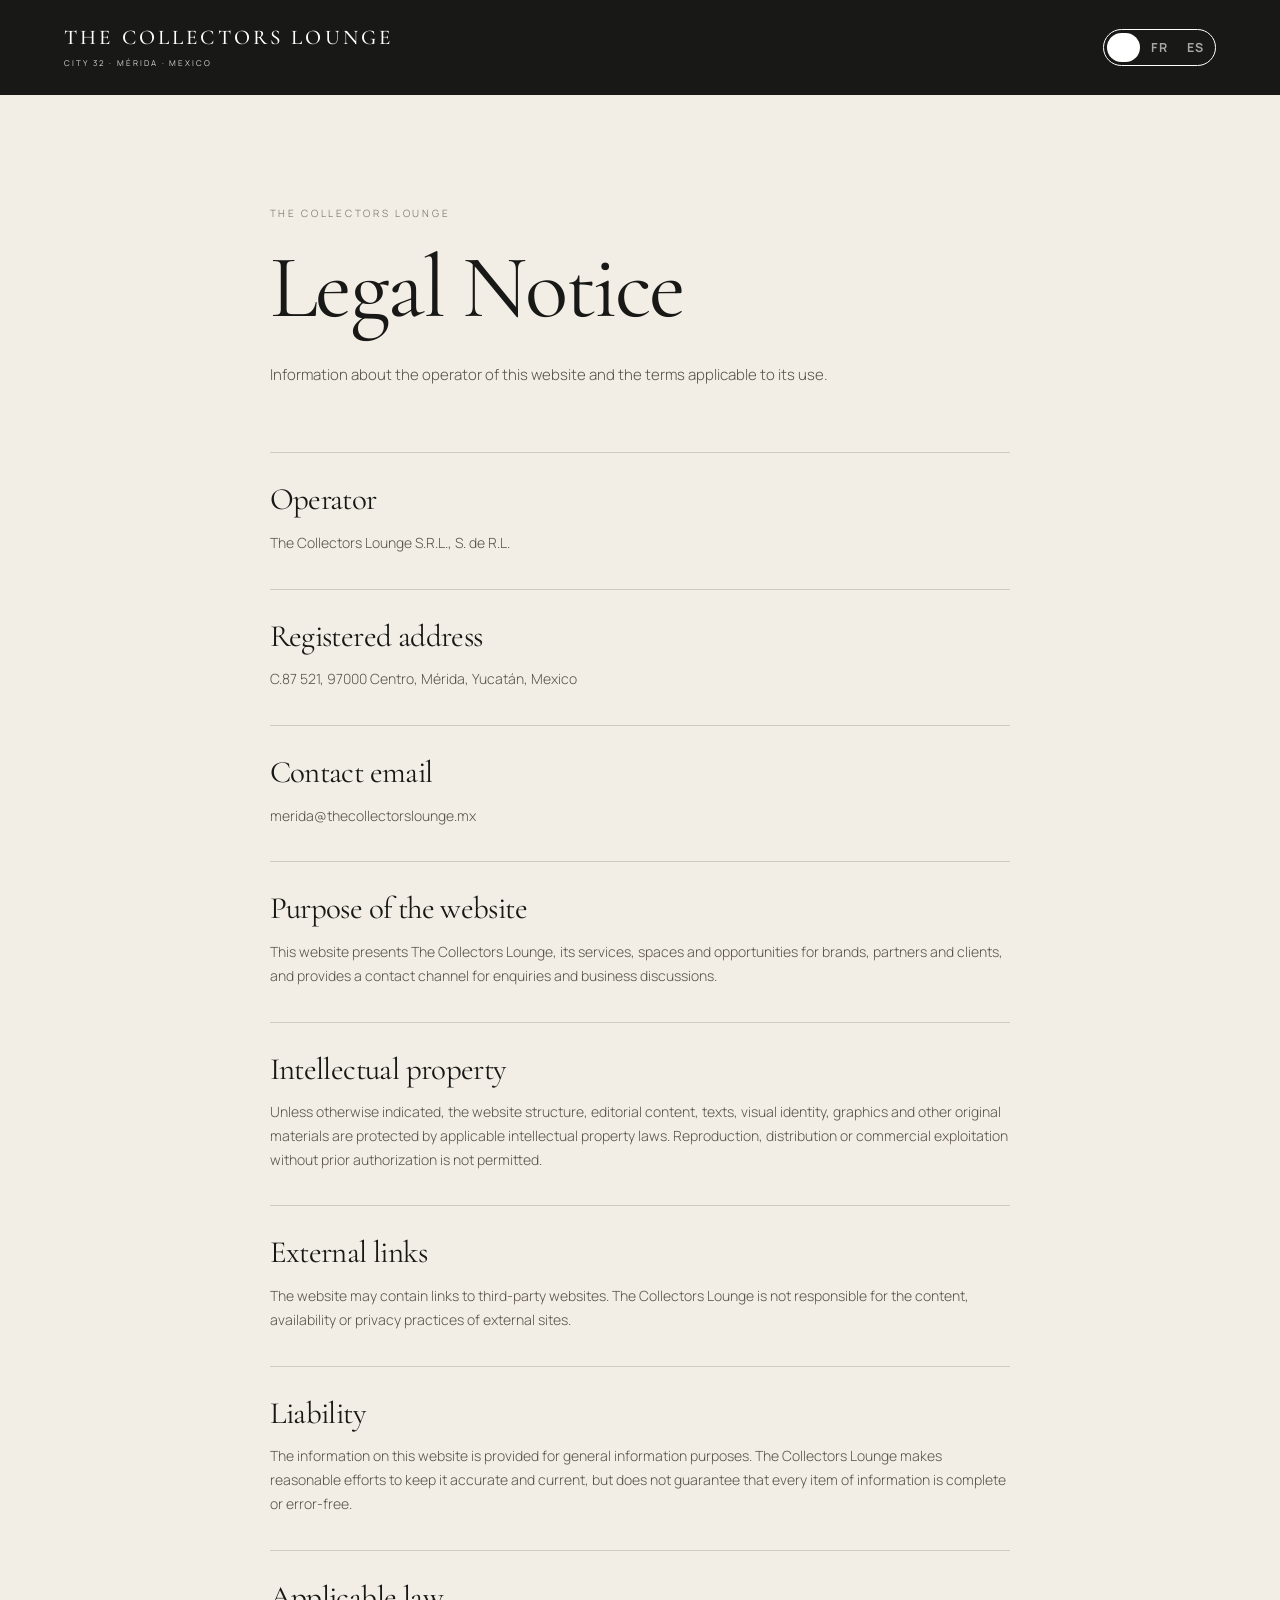
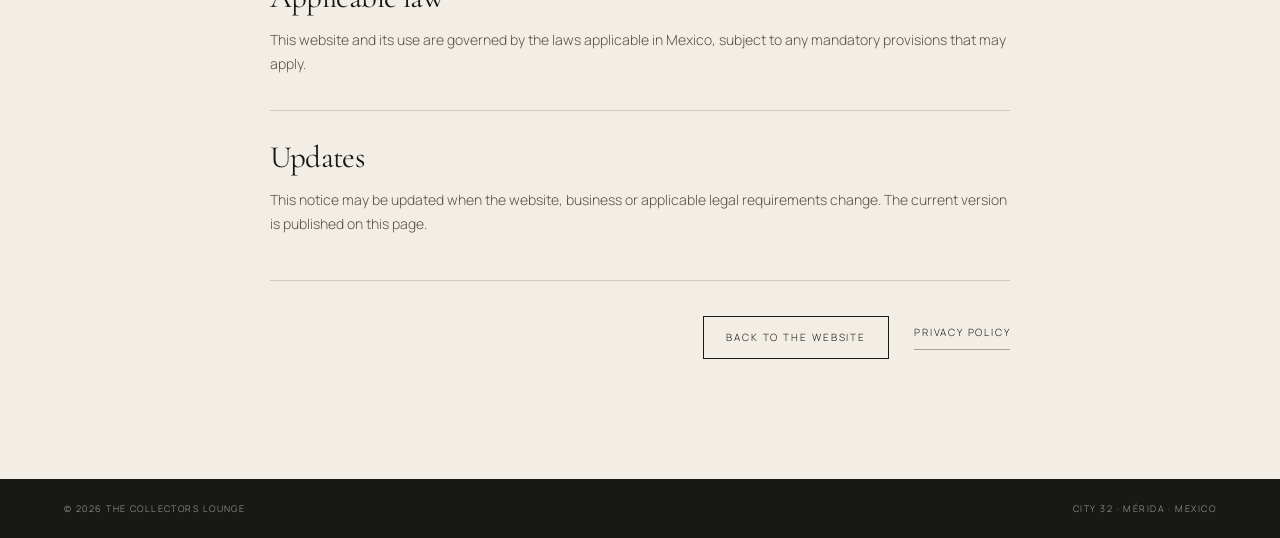
==== legal.html @ 786c255f "Update site with multilingual navigation and privacy pages" ====
<!doctype html><html lang="en"><head><meta charset="utf-8"><meta name="viewport" content="width=device-width,initial-scale=1">
<meta name="description" content="Legal Notice — The Collectors Lounge, Mérida, Mexico.">
<title>Legal Notice — The Collectors Lounge</title><link rel="stylesheet" href="styles.css"><link rel="stylesheet" href="legal.css">
<link rel="preconnect" href="https://fonts.googleapis.com"><link rel="preconnect" href="https://fonts.gstatic.com" crossorigin><link href="https://fonts.googleapis.com/css2?family=Cormorant+Garamond:ital,wght@0,400;0,500;1,400&family=Manrope:wght@300;400;500&display=swap" rel="stylesheet"></head>
<body class="policy-page"><header class="header policy-header"><a class="logo" href="index.html"><span>THE COLLECTORS LOUNGE</span><small>CITY 32 · MÉRIDA · MEXICO</small></a><div class="lang-switcher" aria-label="Language selector"><a href="?lang=en" data-lang="en">EN</a><a href="?lang=fr" data-lang="fr">FR</a><a href="?lang=es" data-lang="es">ES</a></div></header>
<main class="policy-main"><div class="policy-kicker" data-i18n="kicker"></div><h1 data-i18n="title"></h1><p class="policy-intro" data-i18n="intro"></p><section class="policy-section"><h2 data-i18n="operator"></h2><p data-i18n="operator_text"></p></section><section class="policy-section"><h2 data-i18n="address"></h2><p data-i18n="address_text"></p></section><section class="policy-section"><h2 data-i18n="email"></h2><p data-i18n="email_text"></p></section><section class="policy-section"><h2 data-i18n="purpose"></h2><p data-i18n="purpose_text"></p></section><section class="policy-section"><h2 data-i18n="ip"></h2><p data-i18n="ip_text"></p></section><section class="policy-section"><h2 data-i18n="links"></h2><p data-i18n="links_text"></p></section><section class="policy-section"><h2 data-i18n="liability"></h2><p data-i18n="liability_text"></p></section><section class="policy-section"><h2 data-i18n="law"></h2><p data-i18n="law_text"></p></section><section class="policy-section"><h2 data-i18n="updates"></h2><p data-i18n="updates_text"></p></section>
<div class="policy-nav nav-with-languages"><a class="button" href="index.html" data-i18n="back"></a><a class="line-link" href="privacy.html" data-i18n="privacy"></a></div>
</main><footer><span>© 2026 THE COLLECTORS LOUNGE</span><span>CITY 32 · MÉRIDA · MEXICO</span></footer>
<script>
const PAGE_TRANSLATIONS={"en":{"title":"Legal Notice","kicker":"THE COLLECTORS LOUNGE","intro":"Information about the operator of this website and the terms applicable to its use.","operator":"Operator","operator_text":"The Collectors Lounge S.R.L., S. de R.L.","address":"Registered address","address_text":"C.87 521, 97000 Centro, Mérida, Yucatán, Mexico","email":"Contact email","email_text":"merida@thecollectorslounge.mx","purpose":"Purpose of the website","purpose_text":"This website presents The Collectors Lounge, its services, spaces and opportunities for brands, partners and clients, and provides a contact channel for enquiries and business discussions.","ip":"Intellectual property","ip_text":"Unless otherwise indicated, the website structure, editorial content, texts, visual identity, graphics and other original materials are protected by applicable intellectual property laws. Reproduction, distribution or commercial exploitation without prior authorization is not permitted.","links":"External links","links_text":"The website may contain links to third-party websites. The Collectors Lounge is not responsible for the content, availability or privacy practices of external sites.","liability":"Liability","liability_text":"The information on this website is provided for general information purposes. The Collectors Lounge makes reasonable efforts to keep it accurate and current, but does not guarantee that every item of information is complete or error-free.","law":"Applicable law","law_text":"This website and its use are governed by the laws applicable in Mexico, subject to any mandatory provisions that may apply.","updates":"Updates","updates_text":"This notice may be updated when the website, business or applicable legal requirements change. The current version is published on this page.","back":"Back to the website","privacy":"Privacy Policy"},"fr":{"title":"Mentions légales","kicker":"THE COLLECTORS LOUNGE","intro":"Informations sur l’exploitant de ce site et les conditions applicables à son utilisation.","operator":"Exploitant","operator_text":"The Collectors Lounge S.R.L., S. de R.L.","address":"Adresse légale","address_text":"C.87 521, 97000 Centro, Mérida, Yucatán, Mexique","email":"Email de contact","email_text":"merida@thecollectorslounge.mx","purpose":"Objet du site","purpose_text":"Ce site présente The Collectors Lounge, ses services, ses espaces et ses opportunités pour les Maisons, partenaires et clients, et fournit un canal de contact pour les demandes et échanges professionnels.","ip":"Propriété intellectuelle","ip_text":"Sauf indication contraire, la structure du site, les contenus éditoriaux, textes, identité visuelle, éléments graphiques et autres contenus originaux sont protégés par les lois applicables en matière de propriété intellectuelle. Toute reproduction, diffusion ou exploitation commerciale sans autorisation préalable est interdite.","links":"Liens externes","links_text":"Le site peut contenir des liens vers des sites tiers. The Collectors Lounge n’est pas responsable du contenu, de la disponibilité ou des pratiques de confidentialité des sites externes.","liability":"Responsabilité","liability_text":"Les informations publiées sur ce site sont fournies à titre général. The Collectors Lounge s’efforce de les maintenir exactes et à jour, sans toutefois garantir que toutes les informations soient complètes ou exemptes d’erreurs.","law":"Droit applicable","law_text":"Ce site et son utilisation sont régis par les lois applicables au Mexique, sous réserve des dispositions impératives éventuellement applicables.","updates":"Mises à jour","updates_text":"Ces mentions peuvent être mises à jour lorsque le site, l’activité ou les exigences légales applicables évoluent. La version en vigueur est publiée sur cette page.","back":"Retour au site","privacy":"Politique de confidentialité"},"es":{"title":"Aviso legal","kicker":"THE COLLECTORS LOUNGE","intro":"Información sobre el operador de este sitio y las condiciones aplicables a su uso.","operator":"Operador","operator_text":"The Collectors Lounge S.R.L., S. de R.L.","address":"Domicilio legal","address_text":"C.87 521, 97000 Centro, Mérida, Yucatán, México","email":"Email de contacto","email_text":"merida@thecollectorslounge.mx","purpose":"Objeto del sitio","purpose_text":"Este sitio presenta The Collectors Lounge, sus servicios, espacios y oportunidades para marcas, socios y clientes, y ofrece un canal de contacto para consultas y conversaciones comerciales.","ip":"Propiedad intelectual","ip_text":"Salvo indicación en contrario, la estructura del sitio, los contenidos editoriales, textos, identidad visual, gráficos y demás materiales originales están protegidos por las leyes aplicables de propiedad intelectual. No se permite su reproducción, distribución o explotación comercial sin autorización previa.","links":"Enlaces externos","links_text":"El sitio puede contener enlaces a sitios de terceros. The Collectors Lounge no es responsable del contenido, disponibilidad o prácticas de privacidad de sitios externos.","liability":"Responsabilidad","liability_text":"La información de este sitio se proporciona con carácter general. The Collectors Lounge realiza esfuerzos razonables para mantenerla actualizada y correcta, pero no garantiza que toda la información sea completa o esté libre de errores.","law":"Ley aplicable","law_text":"Este sitio y su uso se rigen por las leyes aplicables en México, sin perjuicio de las disposiciones imperativas que puedan resultar aplicables.","updates":"Actualizaciones","updates_text":"Este aviso puede actualizarse cuando cambien el sitio, la actividad o los requisitos legales aplicables. La versión vigente se publica en esta página.","back":"Volver al sitio","privacy":"Política de privacidad"}};
(function(){const p=new URLSearchParams(location.search);const lang=p.get('lang')||localStorage.getItem('tcl-lang')||'en';const d=PAGE_TRANSLATIONS[lang]||PAGE_TRANSLATIONS.en;document.documentElement.lang=lang;localStorage.setItem('tcl-lang',lang);document.querySelectorAll('[data-i18n]').forEach(e=>{const k=e.dataset.i18n;if(d[k]!=null)e.innerHTML=d[k]});document.querySelectorAll('[data-lang]').forEach(a=>a.classList.toggle('active',a.dataset.lang===lang));document.title=d.title+' — The Collectors Lounge';})();
</script></body></html>
---- styles.css ----
:root{--ivory:#f3eee5;--paper:#eee8de;--sand:#ded5c7;--taupe:#aaa092;--stone:#70695f;--ink:#181816;--muted:#575149;--line:rgba(24,24,22,.16);--gold:#9b7b4a}*{box-sizing:border-box}html{scroll-behavior:smooth}body{margin:0;background:var(--ivory);color:var(--ink);font-family:"Manrope",Arial,sans-serif;font-weight:300;line-height:1.7}a{text-decoration:none;color:inherit}.header{position:absolute;z-index:10;top:0;left:0;width:100%;display:flex;align-items:center;justify-content:space-between;padding:27px 5vw;color:#fff}.logo{font:500 21px "Cormorant Garamond",Georgia,serif;letter-spacing:.15em;white-space:nowrap}.nav{display:flex;gap:28px;font-size:10px;letter-spacing:.17em;text-transform:uppercase}.nav a{opacity:.88}.nav a:hover{opacity:1}.menu{display:none;background:none;border:1px solid rgba(255,255,255,.5);color:#fff;padding:9px 12px;font-size:10px;letter-spacing:.16em;text-transform:uppercase}.hero{position:relative;min-height:760px;height:92vh;display:flex;align-items:center;overflow:hidden;background:#4c473f;color:#fff}.hero-img{position:absolute;inset:0;width:100%;height:100%;object-fit:cover}.hero-shade{position:absolute;inset:0;background:linear-gradient(90deg,rgba(20,19,17,.78),rgba(20,19,17,.18) 72%,rgba(20,19,17,.30))}.hero-content{position:relative;z-index:1;width:min(760px,80vw);margin-left:10vw;padding-top:30px}.kicker,.label{font-size:10px;letter-spacing:.27em;text-transform:uppercase}.kicker{color:#ddd5c8;margin:0 0 28px}h1,h2,h3{font-family:"Cormorant Garamond",Georgia,serif;font-weight:400;line-height:.98}h1{font-size:clamp(62px,8.4vw,116px);letter-spacing:-.025em;margin:0}h2{font-size:clamp(52px,6.5vw,84px);letter-spacing:-.02em;margin:0}h3{font-size:34px;margin:20px 0 14px}.lead{font-size:15px;max-width:590px;color:#e6dfd4;margin:30px 0 34px}.line-link{display:inline-flex;align-items:center;gap:14px;text-transform:uppercase;letter-spacing:.18em;font-size:10px;border-bottom:1px solid rgba(24,24,22,.35);padding-bottom:8px}.line-link span{font-size:15px;line-height:0}.line-link.light{color:#fff;border-color:rgba(255,255,255,.6)}.hero-foot{position:absolute;z-index:1;left:10vw;bottom:30px;font-size:9px;letter-spacing:.21em;color:#ded7cb}.section{padding:125px 10vw}.intro{display:grid;grid-template-columns:.65fr 1.35fr;gap:10vw}.label{color:var(--stone)}.copy{max-width:760px}.copy h2{margin-bottom:35px}.copy p{max-width:680px;color:var(--muted);font-size:15px;margin:0 0 20px}.gold-note{color:var(--gold)!important}.image-break{position:relative;height:540px;overflow:hidden;background:#9c9387}.image-break img{width:100%;height:100%;object-fit:cover;filter:saturate(.8)}.image-break:after{content:"";position:absolute;inset:0;background:linear-gradient(90deg,rgba(20,18,15,.18),transparent 55%,rgba(20,18,15,.2))}.image-caption{position:absolute;z-index:1;bottom:25px;left:5vw;color:#fff;font-size:9px;letter-spacing:.22em}.space-section{background:#f6f1e8}.section-head{display:grid;grid-template-columns:.65fr 1fr 1fr;gap:5vw;align-items:start;margin-bottom:65px}.section-head>p{max-width:390px;color:var(--muted);font-size:14px;margin-top:8px}.space-gallery{display:grid;grid-template-columns:repeat(2,minmax(0,1fr));gap:18px;margin-bottom:65px}.space-gallery figure{margin:0;position:relative;overflow:hidden;background:#c8bdae;aspect-ratio:16/9;min-height:0}.space-gallery img{width:100%;height:100%;min-height:0;object-fit:cover;display:block;filter:saturate(.82)}.space-gallery figcaption{position:absolute;left:22px;bottom:18px;color:#fff;text-transform:uppercase;letter-spacing:.18em;font-size:10px;text-shadow:0 1px 8px #000}.space-gallery figure:after{content:"";position:absolute;inset:0;background:linear-gradient(transparent 50%,rgba(0,0,0,.45))}.space-gallery figcaption{z-index:1}.space-stats{display:grid;grid-template-columns:repeat(5,minmax(0,1fr));border-top:1px solid var(--line);border-bottom:1px solid var(--line)}.space-stats article{padding:28px 24px 32px 0;border-right:1px solid var(--line);margin-right:24px;display:grid;grid-template-rows:20px 60px 24px 1fr;min-height:180px}.space-stats article:last-child{border-right:0;margin-right:0}.space-stats span{font-size:10px;letter-spacing:.2em;color:var(--stone)}.space-stats strong{font-family:"Cormorant Garamond",serif;font-size:48px;font-weight:400;line-height:1}.space-stats small{font-size:11px;letter-spacing:.08em;text-transform:uppercase;margin-top:10px}.space-stats em{font-size:12px;color:#6b645b;margin-top:7px}.space-details{display:grid;grid-template-columns:repeat(3,1fr);gap:7vw;margin-top:70px}.space-details h3{font-size:30px;font-weight:500;margin:0 0 12px}.space-details p{font-size:13px;color:#5c554d;max-width:350px}.included-grid{display:grid;grid-template-columns:repeat(3,1fr);gap:0;border-top:1px solid var(--line);margin-top:55px}.included-grid span{padding:18px 20px 18px 0;border-bottom:1px solid var(--line);font-size:9px;letter-spacing:.16em;text-transform:uppercase;color:#5f584f}.space-note{margin-top:28px;padding-top:22px;border-top:1px solid var(--line);font-size:12px;color:#686158;max-width:900px}.offers{background:var(--paper)}.offer-grid{display:grid;grid-template-columns:repeat(5,minmax(0,1fr));border-top:1px solid var(--line)}.offer-grid article{padding:30px 24px 10px 0;border-right:1px solid var(--line);margin-right:24px;min-height:310px;display:grid;grid-template-rows:20px auto 1fr auto}.offer-grid article:last-child{border-right:0;margin-right:0}.offer-grid span,.community-grid span{font-size:9px;letter-spacing:.2em;color:var(--stone)}.offer-grid p{font-size:13px;color:var(--muted);max-width:240px;min-height:90px}.community{background:var(--ink);color:#f1ece3}.community .label{color:#aaa197}.community-top{display:grid;grid-template-columns:1fr 1fr;gap:10vw;margin:35px 0 80px}.community-top p{max-width:500px;color:#bbb2a6;margin:10px 0}.community-grid{display:grid;grid-template-columns:repeat(4,1fr);border-top:1px solid rgba(255,255,255,.18);border-bottom:1px solid rgba(255,255,255,.18)}.community-grid>div{padding:28px 24px 30px 0;border-right:1px solid rgba(255,255,255,.18);margin-right:24px;display:flex;flex-direction:column;gap:8px}.community-grid>div:last-child{border-right:0;margin-right:0}.community-grid span{color:#aaa197}.community-grid strong{font:500 27px "Cormorant Garamond",serif}.community-grid small{font-size:11px;color:#aaa197}.universes{font-size:9px;letter-spacing:.19em;color:#aaa197;line-height:2.2;margin-top:32px;max-width:900px}.experience{background:var(--ivory);display:grid;grid-template-columns:1.1fr .9fr;gap:8vw;align-items:end}.experience-copy{max-width:760px}.experience-copy h2{margin:22px 0 30px}.experience-copy p{font-size:14px;color:var(--muted);max-width:620px}.experience-image{height:480px;overflow:hidden}.experience-image img{width:100%;height:100%;object-fit:cover;display:block;filter:saturate(.78)}.city32{display:grid;grid-template-columns:.72fr 1.28fr;gap:7vw;align-items:center;background:#e4dbce}
.city32-images{grid-column:1;display:flex;flex-direction:column;gap:18px;align-self:center}
.city32-exterior,.city32-interior{width:100%;overflow:hidden;background:#d8cfc2}
.city32-exterior img,.city32-interior img{width:100%;height:auto;display:block;filter:saturate(.72) contrast(.98)}
.city32-copy{grid-column:2;max-width:590px;align-self:center}
.city32-copy h2{margin:22px 0 30px}.city32-copy p{color:var(--muted);font-size:14px}
.location{display:grid;grid-template-columns:1fr 1fr;gap:9vw;align-items:center;background:var(--paper)}.location-image{min-height:570px;position:relative;overflow:hidden;background:#81786c}.location-image img{width:100%;height:100%;object-fit:cover;position:absolute;inset:0;filter:saturate(.7) contrast(.98)}.location-image:after{content:"";position:absolute;inset:0;background:linear-gradient(180deg,rgba(30,27,22,.06),rgba(30,27,22,.2))}.location-copy{max-width:580px}.location-copy h2{margin:22px 0 30px}.location-copy p{color:var(--muted);font-size:14px}.statement{text-align:center;padding:135px 7vw;background:var(--ivory)}.statement p{font-size:9px;letter-spacing:.28em;color:var(--stone);margin:0 0 30px}.statement h2{font-size:clamp(50px,6vw,78px)}.statement-sub{font-size:14px!important;color:var(--muted)!important;letter-spacing:.05em;margin:28px 0 0!important}.house-support{background:var(--paper)}.support-grid{display:grid;grid-template-columns:1fr 1fr;gap:10vw;margin-top:25px}.support-grid h2{margin:0}.support-grid p{font-size:14px;color:var(--muted);max-width:620px}.contact{display:grid;grid-template-columns:1fr 1fr;gap:10vw;padding:110px 10vw;background:#cfc5b7}.contact h2{margin-top:22px}.contact-copy{max-width:520px}.contact-copy>p:first-child{color:#514b43;font-size:14px;max-width:450px}.contact-email{display:block;font:400 29px "Cormorant Garamond",serif;margin:28px 0}.button{display:inline-block;border:1px solid var(--ink);padding:12px 22px;text-transform:uppercase;letter-spacing:.19em;font-size:10px;transition:.2s}.button:hover{background:var(--ink);color:var(--ivory)}.note{font-size:9px!important;color:#746c62!important;margin-top:34px;max-width:390px}footer{display:flex;justify-content:space-between;background:var(--ink);color:#a79f94;padding:22px 5vw;font-size:9px;letter-spacing:.16em;text-transform:uppercase}@media(max-width:820px){.header{padding:20px 6vw}.logo{font-size:17px}.menu{display:block}.nav{display:none;position:absolute;top:67px;right:6vw;background:var(--ink);padding:18px 22px;flex-direction:column;gap:18px}.nav.open{display:flex}.hero{height:790px}.hero-content{margin-left:7vw}.hero-foot{left:7vw;right:7vw;line-height:1.8}.section{padding:85px 7vw}.intro,.section-head,.community-top,.location,.city32,.contact,.experience,.support-grid{grid-template-columns:1fr;gap:40px}.section-head{margin-bottom:50px}.offer-grid{grid-template-columns:1fr}.offer-grid article{border-right:0;border-bottom:1px solid var(--line);margin-right:0;min-height:0;padding-bottom:38px}.community-grid{grid-template-columns:1fr 1fr}.community-grid>div{border-bottom:1px solid rgba(255,255,255,.18);padding:25px 15px 25px 0}.image-break{height:400px}.space-gallery{grid-template-columns:1fr}.space-gallery figure,.space-gallery img{min-height:300px}.city32{grid-template-columns:1fr;grid-template-rows:auto auto;gap:40px}.city32-images{grid-column:1;grid-row:1;gap:14px}.city32-copy{grid-column:1;grid-row:2;max-width:590px;padding-bottom:0}.location-image{min-height:390px}.statement{padding:90px 7vw}.space-stats{grid-template-columns:1fr 1fr}.space-details{grid-template-columns:1fr;gap:28px;margin-top:50px}.included-grid{grid-template-columns:1fr 1fr}.experience-image{height:390px}footer{flex-direction:column;gap:10px}}@media(max-width:520px){.community-grid{grid-template-columns:1fr}.included-grid{grid-template-columns:1fr}.hero{min-height:720px}.hero-content{width:86vw}.hero h1{font-size:58px}.contact-email{font-size:24px}}

.identity-image{width:82%;margin:42px auto 54px;overflow:hidden;aspect-ratio:16/6.2;background:#ddd4c7}
.identity-image img{width:100%;height:100%;object-fit:cover;display:block}
@media(max-width:820px){.identity-image{width:100%;}}

.experience-tags{display:flex;flex-wrap:wrap;gap:9px 18px;margin-top:28px;padding-top:18px;border-top:1px solid rgba(23,23,21,.16);font-size:10px;letter-spacing:.16em;text-transform:uppercase;color:#6d655b}
.experience-tags span{white-space:nowrap}

/* V5.2 visual refinement */
.space-gallery-extra{grid-template-columns:1fr 1fr;margin-top:-35px}
.space-gallery-extra figure{min-height:330px}
.space-gallery-extra img{min-height:330px}
.contact-emails{display:flex;flex-direction:column;gap:0}
.contact-emails .contact-email{margin:20px 0 0}
.contact-emails + .button{margin-top:28px}
@media(max-width:820px){
  .space-gallery-extra{grid-template-columns:1fr;margin-top:-20px}
}


/* Image harmony */
.gallery img,
.space-gallery img,
.experience-image img,
.collection-image img,
.story-image img,
.image-card img {
  width: 100%;
  height: 100%;
  object-fit: cover;
  display: block;
}

.gallery > *,
.space-gallery > *,
.image-card {
  overflow: hidden;
}

.gallery,
.space-gallery {
  align-items: stretch;
}

.gallery img,
.space-gallery img {
  aspect-ratio: 4 / 3;
}

.experience-image,
.collection-image,
.story-image {
  overflow: hidden;
}

.experience-image img,
.collection-image img,
.story-image img {
  aspect-ratio: 16 / 9;
}

@media (max-width: 820px) {
  .gallery img,
  .space-gallery img {
    aspect-ratio: 4 / 3;
  }
}

.site-harmonized-image {
  width: 100%;
  height: auto;
  aspect-ratio: 4 / 3;
  object-fit: cover;
  display: block;
}

/* The Space — equal image proportions */
.space-gallery img.site-harmonized-image {
  width: 100%;
  height: 100%;
  aspect-ratio: auto;
  object-fit: cover;
}

@media (max-width: 820px) {
  .space-gallery {
    grid-template-columns: 1fr;
  }
  .space-gallery figure {
    aspect-ratio: 16 / 10;
  }
}

/* v5.7 — visual refinements + enquiry form */
.logo{display:flex;flex-direction:column;align-items:flex-start;line-height:1.05}
.logo small{font:400 8px "Manrope",Arial,sans-serif;letter-spacing:.24em;margin-top:8px;opacity:.82}
.hero-content{padding-top:0;transform:translateY(-1vh)}
.hero h1{font-size:clamp(58px,7.6vw,106px)}
.hero-cta{margin-top:8px}
.identity-title{grid-column:2/4;display:flex;justify-content:space-between;align-items:baseline;gap:4vw;width:82%;margin:0 auto}
.identity-title span,.identity-title i{white-space:nowrap}
.offers-head>p{grid-column:2/4;width:82%;max-width:820px;margin:22px auto 0}
.contact-intro>p:not(.note){max-width:440px;color:#514b43;font-size:14px;margin-top:28px}
.contact-form{display:grid;grid-template-columns:1fr 1fr;gap:25px 28px;margin-top:4px}
.form-field{display:flex;flex-direction:column;gap:8px;border-bottom:1px solid rgba(24,24,22,.32);padding-bottom:8px}
.form-wide{grid-column:1/-1}
.form-field label{font-size:9px;letter-spacing:.18em;text-transform:uppercase;color:#5e574f}
.form-field input,.form-field select,.form-field textarea{width:100%;border:0;outline:0;background:transparent;color:var(--ink);font:400 16px "Cormorant Garamond",Georgia,serif;padding:3px 0;border-radius:0}
.form-field select{font-family:"Manrope",Arial,sans-serif;font-size:12px;font-weight:300;appearance:auto}
.form-field textarea{resize:vertical;min-height:105px;line-height:1.4}
.form-field:focus-within{border-color:var(--ink)}
.form-honeypot{position:absolute!important;width:1px;height:1px;overflow:hidden;clip:rect(0,0,0,0);white-space:nowrap}
.form-actions{display:flex;align-items:center;gap:20px;flex-wrap:wrap;margin-top:6px}
.form-submit{background:transparent;cursor:pointer;font-family:"Manrope",Arial,sans-serif}
.form-submit:disabled{opacity:.5;cursor:wait}
.form-status{font-size:11px!important;margin:0!important;color:#514b43!important}
.form-status.is-success{color:#38543d!important}.form-status.is-error{color:#743c34!important}
.contact-direct{margin-top:34px;padding-top:20px;border-top:1px solid rgba(24,24,22,.18);display:flex;gap:12px;flex-wrap:wrap;font-size:11px;color:#5d564d}
.contact-direct a{border-bottom:1px solid rgba(24,24,22,.35)}
@media(max-width:820px){.space-stats{grid-template-columns:1fr 1fr}.space-stats article:nth-child(even){border-right:0;margin-right:0}.space-stats article:nth-child(n+3){border-top:1px solid var(--line);padding-top:28px}.logo small{font-size:7px;margin-top:6px}.hero-content{transform:translateY(-2vh)}.identity-title{grid-column:auto;width:100%;margin:0;display:flex;justify-content:flex-start;gap:20px;flex-wrap:wrap}.offers-head>p{grid-column:auto;width:100%;max-width:390px;margin:0}.contact-form{margin-top:0}}
@media(max-width:520px){.space-stats{grid-template-columns:1fr}.space-stats article{border-right:0!important;margin-right:0}.space-stats article:not(:first-child){border-top:1px solid var(--line);padding-top:28px}.logo{font-size:15px}.logo small{letter-spacing:.17em}.hero h1{font-size:54px}.contact-form{grid-template-columns:1fr}.form-wide{grid-column:auto}.identity-title{display:block}.identity-title span,.identity-title i{display:block;white-space:normal}.identity-title i{margin-top:4px}}
.form-field-full{grid-column:1/-1}
@media(max-width:520px){.form-field-full{grid-column:auto}}

/* v5.9 — More Than a Showroom: coherent shared width */
.offers-head{
  display:block;
  width:82%;
  margin-left:auto;
  margin-right:auto;
}
.offers-head .label{
  width:100%;
}
.identity-title{
  width:100%;
  margin:0;
  display:flex;
  justify-content:space-between;
  align-items:baseline;
  gap:4vw;
}
.offers-head>p{
  width:min(100%,820px);
  max-width:none;
  margin:22px 0 0;
}
.identity-image{
  width:82%;
  margin-left:auto;
  margin-right:auto;
}
.offer-grid{
  width:82%;
  margin-left:auto;
  margin-right:auto;
}
@media(max-width:820px){
  .offers-head,
  .identity-image,
  .offer-grid{
    width:100%;
  }
  .identity-title{
    width:100%;
    justify-content:flex-start;
    gap:20px;
    flex-wrap:wrap;
  }
  .offers-head>p{
    width:100%;
    max-width:390px;
    margin:22px 0 0;
  }
  .offer-grid{
    grid-template-columns:1fr 1fr;
  }
  .offer-grid article{
    border-right:1px solid var(--line);
    margin-right:24px;
  }
  .offer-grid article:nth-child(even){
    border-right:0;
    margin-right:0;
  }
}
@media(max-width:520px){
  .identity-title{
    display:block;
  }
  .identity-title span,
  .identity-title i{
    display:block;
    white-space:normal;
  }
  .identity-title i{
    margin-top:4px;
  }
  .offer-grid{
    grid-template-columns:1fr;
  }
  .offer-grid article{
    border-right:0!important;
    margin-right:0;
  }
  .offer-grid article:not(:first-child){
    border-top:1px solid var(--line);
    padding-top:28px;
  }
}

/* v5.11 — language selector, privacy consent and policy pages */
.lang-switcher{display:flex;align-items:center;gap:11px;margin-left:auto;padding-left:24px;font-size:9px;letter-spacing:.18em;text-transform:uppercase}
.lang-switcher a{opacity:.58;border-bottom:1px solid transparent;padding-bottom:3px}
.lang-switcher a:hover,.lang-switcher a.active{opacity:1;border-color:currentColor}
.header .lang-switcher{color:#fff}
.form-consents{grid-column:1/-1;display:flex;flex-direction:column;gap:11px;margin-top:3px;padding-top:4px}
.form-consents label{display:flex;align-items:flex-start;gap:9px;font-size:10px;line-height:1.45;color:#5e574f}
.form-consents input{margin:2px 0 0;accent-color:var(--ink)}
.footer-links{display:flex;gap:18px}
.footer-links a{border-bottom:1px solid rgba(255,255,255,.18)}
@media(max-width:820px){.header .lang-switcher{margin-left:auto;padding-left:14px}.footer-links{order:3}}
@media(max-width:520px){.lang-switcher{gap:8px;font-size:8px}.footer-links{flex-wrap:wrap}}


/* V5.11.1 navigation refinement: keep primary links and language selector aligned */
.nav-with-languages {
  display: flex;
  align-items: center;
  justify-content: center;
  flex-wrap: nowrap;
  gap: 1.35rem;
}

.nav-with-languages .lang-switcher,
.lang-switcher {
  display: inline-flex;
  align-items: center;
  gap: 0.18rem;
  flex: 0 0 auto;
  padding: 0.22rem;
  border: 1px solid currentColor;
  border-radius: 999px;
  white-space: nowrap;
  font-size: 0.78rem;
  font-weight: 700;
  letter-spacing: 0.08em;
}

.lang-switcher a,
.lang-switcher button {
  display: inline-flex;
  align-items: center;
  justify-content: center;
  min-width: 2.05rem;
  min-height: 1.8rem;
  padding: 0.18rem 0.42rem;
  border-radius: 999px;
  text-decoration: none;
  font: inherit;
  letter-spacing: inherit;
  transition: background-color 160ms ease, color 160ms ease, opacity 160ms ease;
}

.lang-switcher a:hover,
.lang-switcher button:hover,
.lang-switcher .active {
  background: currentColor;
  color: var(--background, #fff);
}

@media (max-width: 900px) {
  .nav-with-languages {
    gap: 0.8rem;
  }
}

@media (max-width: 720px) {
  .nav-with-languages {
    flex-wrap: wrap;
  }
}


/* V5.11.2 header alignment: primary navigation right-aligned, language selector follows */
.nav-with-languages {
  width: 100%;
  justify-content: flex-end;
  margin-left: auto;
  gap: 1.15rem;
}

.nav-with-languages .lang-switcher,
.lang-switcher {
  margin-left: 0.25rem;
}

.lang-switcher a,
.lang-switcher button {
  border: 0;
  background: transparent;
  color: inherit;
  opacity: 0.62;
}

.lang-switcher a:hover,
.lang-switcher button:hover,
.lang-switcher .active {
  background: currentColor;
  color: var(--background, #fff);
  opacity: 1;
}

@media (max-width: 720px) {
  .nav-with-languages {
    width: auto;
    justify-content: flex-end;
    margin-left: 0;
  }
}
---- legal.css ----
body.policy-page{background:var(--ivory);color:var(--ink)}.policy-header{position:relative;background:var(--ink);color:#fff}.policy-main{max-width:920px;margin:0 auto;padding:110px 7vw 120px}.policy-kicker{font-size:10px;letter-spacing:.27em;text-transform:uppercase;color:var(--stone);margin-bottom:22px}.policy-main h1{font-size:clamp(58px,7vw,92px);margin:0 0 30px}.policy-intro{max-width:720px;color:var(--muted);font-size:15px;margin:0 0 65px}.policy-section{border-top:1px solid var(--line);padding:30px 0 34px}.policy-section h2{font-size:31px;line-height:1.05;margin:0 0 15px}.policy-section p{max-width:760px;color:var(--muted);font-size:14px;margin:0}.policy-nav{display:flex;gap:25px;align-items:center;border-top:1px solid var(--line);padding-top:35px;margin-top:10px}.policy-header .logo{color:#fff}.policy-header .lang-switcher{color:#fff}@media(max-width:600px){.policy-main{padding-top:75px}.policy-nav{flex-direction:column;align-items:flex-start}}
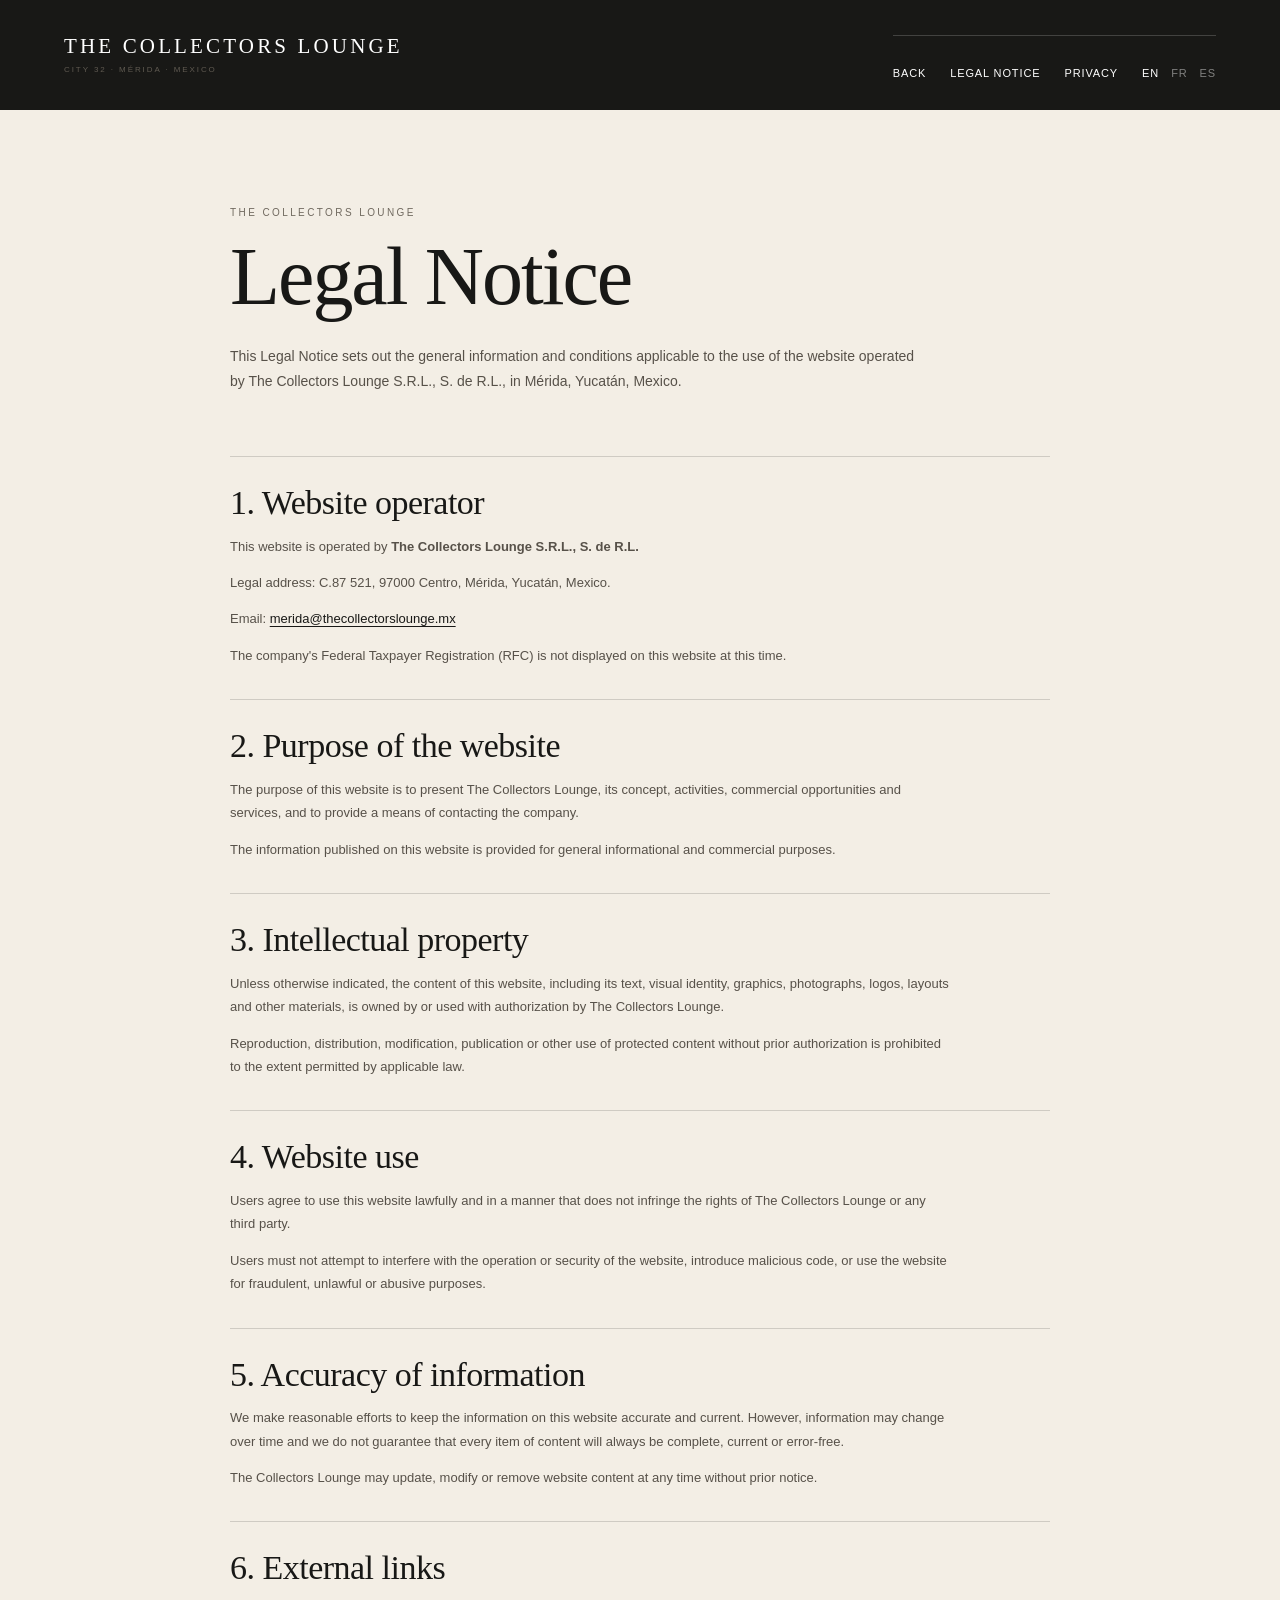
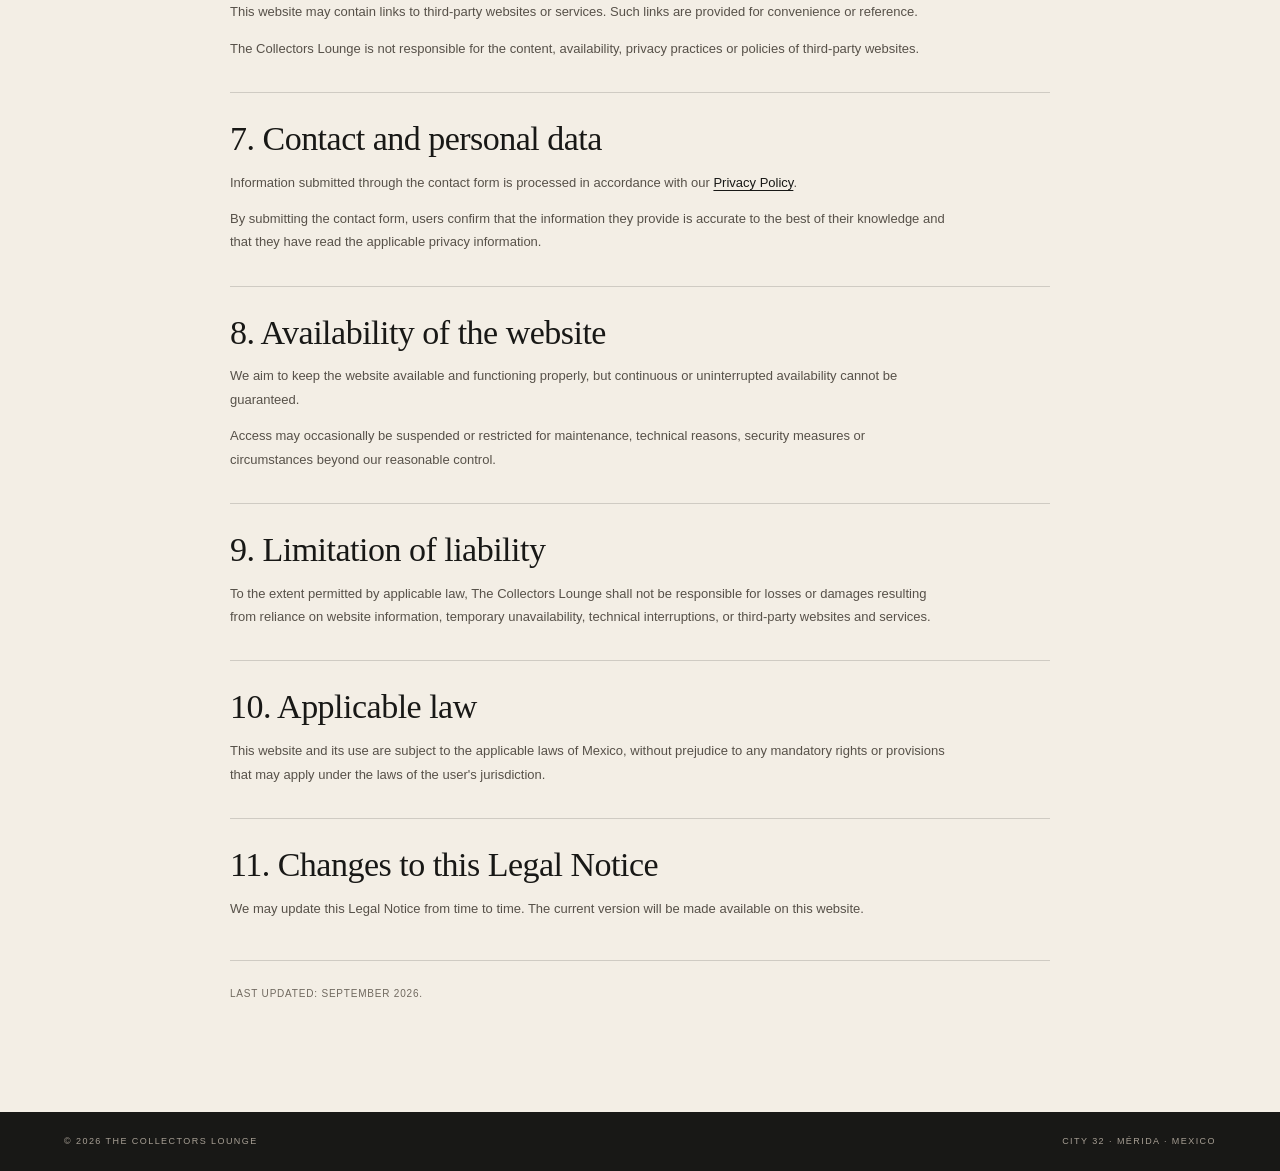
==== commit a816e8ce: "Update legal.html" ====
--- a/legal.html
+++ b/legal.html
@@ -1,12 +1,642 @@
-<!doctype html><html lang="en"><head><meta charset="utf-8"><meta name="viewport" content="width=device-width,initial-scale=1">
-<meta name="description" content="Legal Notice — The Collectors Lounge, Mérida, Mexico.">
-<title>Legal Notice — The Collectors Lounge</title><link rel="stylesheet" href="styles.css"><link rel="stylesheet" href="legal.css">
-<link rel="preconnect" href="https://fonts.googleapis.com"><link rel="preconnect" href="https://fonts.gstatic.com" crossorigin><link href="https://fonts.googleapis.com/css2?family=Cormorant+Garamond:ital,wght@0,400;0,500;1,400&family=Manrope:wght@300;400;500&display=swap" rel="stylesheet"></head>
-<body class="policy-page"><header class="header policy-header"><a class="logo" href="index.html"><span>THE COLLECTORS LOUNGE</span><small>CITY 32 · MÉRIDA · MEXICO</small></a><div class="lang-switcher" aria-label="Language selector"><a href="?lang=en" data-lang="en">EN</a><a href="?lang=fr" data-lang="fr">FR</a><a href="?lang=es" data-lang="es">ES</a></div></header>
-<main class="policy-main"><div class="policy-kicker" data-i18n="kicker"></div><h1 data-i18n="title"></h1><p class="policy-intro" data-i18n="intro"></p><section class="policy-section"><h2 data-i18n="operator"></h2><p data-i18n="operator_text"></p></section><section class="policy-section"><h2 data-i18n="address"></h2><p data-i18n="address_text"></p></section><section class="policy-section"><h2 data-i18n="email"></h2><p data-i18n="email_text"></p></section><section class="policy-section"><h2 data-i18n="purpose"></h2><p data-i18n="purpose_text"></p></section><section class="policy-section"><h2 data-i18n="ip"></h2><p data-i18n="ip_text"></p></section><section class="policy-section"><h2 data-i18n="links"></h2><p data-i18n="links_text"></p></section><section class="policy-section"><h2 data-i18n="liability"></h2><p data-i18n="liability_text"></p></section><section class="policy-section"><h2 data-i18n="law"></h2><p data-i18n="law_text"></p></section><section class="policy-section"><h2 data-i18n="updates"></h2><p data-i18n="updates_text"></p></section>
-<div class="policy-nav nav-with-languages"><a class="button" href="index.html" data-i18n="back"></a><a class="line-link" href="privacy.html" data-i18n="privacy"></a></div>
-</main><footer><span>© 2026 THE COLLECTORS LOUNGE</span><span>CITY 32 · MÉRIDA · MEXICO</span></footer>
+<!doctype html>
+<html lang="en">
+<head>
+  <meta charset="utf-8">
+  <meta name="viewport" content="width=device-width, initial-scale=1">
+  <meta name="description" content="Legal Notice – The Collectors Lounge, Mérida, Mexico.">
+  <title>Legal Notice – The Collectors Lounge</title>
+  <link rel="stylesheet" href="styles.css">
+  <link rel="stylesheet" href="legal.css">
+</head>
+
+<body class="policy-page">
+
+<header class="header policy-header">
+  <a class="logo" href="index.html">
+    <span>THE COLLECTORS LOUNGE</span>
+    <small>CITY 32 · MÉRIDA · MEXICO</small>
+  </a>
+
+  <nav class="policy-nav">
+    <a href="index.html">Back</a>
+    <a href="legal.html" class="active">Legal Notice</a>
+    <a href="privacy.html">Privacy</a>
+
+    <span class="language-switcher">
+      <a href="?lang=en" data-lang="en">EN</a>
+      <a href="?lang=fr" data-lang="fr">FR</a>
+      <a href="?lang=es" data-lang="es">ES</a>
+    </span>
+  </nav>
+</header>
+
+<main class="policy-main">
+
+  <!-- =====================================================
+       ENGLISH
+       ===================================================== -->
+
+  <div class="lang-content" data-language="en">
+
+    <div class="policy-kicker">THE COLLECTORS LOUNGE</div>
+
+    <h1>Legal Notice</h1>
+
+    <p class="policy-intro">
+      This Legal Notice sets out the general information and conditions
+      applicable to the use of the website operated by The Collectors
+      Lounge S.R.L., S. de R.L., in Mérida, Yucatán, Mexico.
+    </p>
+
+    <section>
+      <h2>1. Website operator</h2>
+
+      <p>
+        This website is operated by
+        <strong>The Collectors Lounge S.R.L., S. de R.L.</strong>
+      </p>
+
+      <p>
+        Legal address: C.87 521, 97000 Centro, Mérida, Yucatán, Mexico.
+      </p>
+
+      <p>
+        Email:
+        <a href="mailto:merida@thecollectorslounge.mx">
+          merida@thecollectorslounge.mx
+        </a>
+      </p>
+
+      <p>
+        The company's Federal Taxpayer Registration (RFC) is not displayed
+        on this website at this time.
+      </p>
+    </section>
+
+    <section>
+      <h2>2. Purpose of the website</h2>
+
+      <p>
+        The purpose of this website is to present The Collectors Lounge,
+        its concept, activities, commercial opportunities and services,
+        and to provide a means of contacting the company.
+      </p>
+
+      <p>
+        The information published on this website is provided for general
+        informational and commercial purposes.
+      </p>
+    </section>
+
+    <section>
+      <h2>3. Intellectual property</h2>
+
+      <p>
+        Unless otherwise indicated, the content of this website,
+        including its text, visual identity, graphics, photographs,
+        logos, layouts and other materials, is owned by or used with
+        authorization by The Collectors Lounge.
+      </p>
+
+      <p>
+        Reproduction, distribution, modification, publication or other
+        use of protected content without prior authorization is prohibited
+        to the extent permitted by applicable law.
+      </p>
+    </section>
+
+    <section>
+      <h2>4. Website use</h2>
+
+      <p>
+        Users agree to use this website lawfully and in a manner that does
+        not infringe the rights of The Collectors Lounge or any third
+        party.
+      </p>
+
+      <p>
+        Users must not attempt to interfere with the operation or security
+        of the website, introduce malicious code, or use the website for
+        fraudulent, unlawful or abusive purposes.
+      </p>
+    </section>
+
+    <section>
+      <h2>5. Accuracy of information</h2>
+
+      <p>
+        We make reasonable efforts to keep the information on this website
+        accurate and current. However, information may change over time
+        and we do not guarantee that every item of content will always be
+        complete, current or error-free.
+      </p>
+
+      <p>
+        The Collectors Lounge may update, modify or remove website content
+        at any time without prior notice.
+      </p>
+    </section>
+
+    <section>
+      <h2>6. External links</h2>
+
+      <p>
+        This website may contain links to third-party websites or services.
+        Such links are provided for convenience or reference.
+      </p>
+
+      <p>
+        The Collectors Lounge is not responsible for the content,
+        availability, privacy practices or policies of third-party
+        websites.
+      </p>
+    </section>
+
+    <section>
+      <h2>7. Contact and personal data</h2>
+
+      <p>
+        Information submitted through the contact form is processed in
+        accordance with our
+        <a href="privacy.html">Privacy Policy</a>.
+      </p>
+
+      <p>
+        By submitting the contact form, users confirm that the information
+        they provide is accurate to the best of their knowledge and that
+        they have read the applicable privacy information.
+      </p>
+    </section>
+
+    <section>
+      <h2>8. Availability of the website</h2>
+
+      <p>
+        We aim to keep the website available and functioning properly,
+        but continuous or uninterrupted availability cannot be guaranteed.
+      </p>
+
+      <p>
+        Access may occasionally be suspended or restricted for
+        maintenance, technical reasons, security measures or circumstances
+        beyond our reasonable control.
+      </p>
+    </section>
+
+    <section>
+      <h2>9. Limitation of liability</h2>
+
+      <p>
+        To the extent permitted by applicable law, The Collectors Lounge
+        shall not be responsible for losses or damages resulting from
+        reliance on website information, temporary unavailability,
+        technical interruptions, or third-party websites and services.
+      </p>
+    </section>
+
+    <section>
+      <h2>10. Applicable law</h2>
+
+      <p>
+        This website and its use are subject to the applicable laws of
+        Mexico, without prejudice to any mandatory rights or provisions
+        that may apply under the laws of the user's jurisdiction.
+      </p>
+    </section>
+
+    <section>
+      <h2>11. Changes to this Legal Notice</h2>
+
+      <p>
+        We may update this Legal Notice from time to time. The current
+        version will be made available on this website.
+      </p>
+    </section>
+
+    <p class="policy-updated">
+      Last updated: September 2026.
+    </p>
+
+  </div>
+
+
+  <!-- =====================================================
+       FRANÇAIS
+       ===================================================== -->
+
+  <div class="lang-content" data-language="fr">
+
+    <div class="policy-kicker">THE COLLECTORS LOUNGE</div>
+
+    <h1>Mentions légales</h1>
+
+    <p class="policy-intro">
+      Les présentes Mentions légales définissent les informations
+      générales et les conditions applicables à l'utilisation du site
+      exploité par The Collectors Lounge S.R.L., S. de R.L., à Mérida,
+      Yucatán, Mexique.
+    </p>
+
+    <section>
+      <h2>1. Exploitant du site</h2>
+
+      <p>
+        Ce site est exploité par
+        <strong>The Collectors Lounge S.R.L., S. de R.L.</strong>
+      </p>
+
+      <p>
+        Adresse légale : C.87 521, 97000 Centro, Mérida, Yucatán, Mexique.
+      </p>
+
+      <p>
+        Email :
+        <a href="mailto:merida@thecollectorslounge.mx">
+          merida@thecollectorslounge.mx
+        </a>
+      </p>
+
+      <p>
+        Le numéro d'enregistrement fiscal fédéral (RFC) de la société
+        n'est pas affiché sur ce site à ce stade.
+      </p>
+    </section>
+
+    <section>
+      <h2>2. Objet du site</h2>
+
+      <p>
+        Ce site a pour objet de présenter The Collectors Lounge, son
+        concept, ses activités, ses opportunités commerciales et ses
+        services, ainsi que de permettre de contacter la société.
+      </p>
+
+      <p>
+        Les informations publiées sur ce site sont fournies à des fins
+        générales d'information et commerciales.
+      </p>
+    </section>
+
+    <section>
+      <h2>3. Propriété intellectuelle</h2>
+
+      <p>
+        Sauf indication contraire, le contenu de ce site, notamment les
+        textes, l'identité visuelle, les éléments graphiques,
+        photographies, logos, mises en page et autres éléments, appartient
+        à The Collectors Lounge ou est utilisé avec son autorisation.
+      </p>
+
+      <p>
+        Toute reproduction, distribution, modification, publication ou
+        autre utilisation de contenus protégés sans autorisation préalable
+        est interdite dans la mesure permise par la législation applicable.
+      </p>
+    </section>
+
+    <section>
+      <h2>4. Utilisation du site</h2>
+
+      <p>
+        Les utilisateurs s'engagent à utiliser ce site conformément à la
+        loi et d'une manière qui ne porte pas atteinte aux droits de
+        The Collectors Lounge ou de tiers.
+      </p>
+
+      <p>
+        Il est notamment interdit de tenter de perturber le fonctionnement
+        ou la sécurité du site, d'introduire du code malveillant ou
+        d'utiliser le site à des fins frauduleuses, illicites ou abusives.
+      </p>
+    </section>
+
+    <section>
+      <h2>5. Exactitude des informations</h2>
+
+      <p>
+        Nous faisons des efforts raisonnables pour maintenir les
+        informations publiées sur ce site exactes et à jour. Toutefois,
+        certaines informations peuvent évoluer et nous ne garantissons pas
+        que l'ensemble du contenu soit en permanence complet, actuel ou
+        exempt d'erreurs.
+      </p>
+
+      <p>
+        The Collectors Lounge peut mettre à jour, modifier ou supprimer
+        le contenu du site à tout moment et sans préavis.
+      </p>
+    </section>
+
+    <section>
+      <h2>6. Liens externes</h2>
+
+      <p>
+        Le site peut contenir des liens vers des sites ou services de
+        tiers. Ces liens sont proposés à titre pratique ou informatif.
+      </p>
+
+      <p>
+        The Collectors Lounge n'est pas responsable du contenu, de la
+        disponibilité, des pratiques de confidentialité ou des politiques
+        des sites de tiers.
+      </p>
+    </section>
+
+    <section>
+      <h2>7. Contact et données personnelles</h2>
+
+      <p>
+        Les informations transmises via le formulaire de contact sont
+        traitées conformément à notre
+        <a href="privacy.html">Politique de confidentialité</a>.
+      </p>
+
+      <p>
+        En envoyant le formulaire, l'utilisateur confirme que les
+        informations fournies sont exactes à sa connaissance et qu'il a
+        pris connaissance des informations relatives à la confidentialité.
+      </p>
+    </section>
+
+    <section>
+      <h2>8. Disponibilité du site</h2>
+
+      <p>
+        Nous nous efforçons de maintenir le site accessible et
+        fonctionnel, mais nous ne pouvons garantir une disponibilité
+        continue ou ininterrompue.
+      </p>
+
+      <p>
+        L'accès peut être temporairement suspendu ou limité pour des
+        raisons de maintenance, techniques, de sécurité ou pour des
+        circonstances indépendantes de notre volonté raisonnable.
+      </p>
+    </section>
+
+    <section>
+      <h2>9. Limitation de responsabilité</h2>
+
+      <p>
+        Dans la mesure permise par la législation applicable,
+        The Collectors Lounge ne saurait être tenue responsable des pertes
+        ou dommages résultant de l'utilisation des informations du site,
+        d'une indisponibilité temporaire, d'interruptions techniques ou de
+        sites et services de tiers.
+      </p>
+    </section>
+
+    <section>
+      <h2>10. Droit applicable</h2>
+
+      <p>
+        Le présent site et son utilisation sont soumis aux lois applicables
+        du Mexique, sans préjudice des droits ou dispositions impératives
+        pouvant s'appliquer en vertu des lois de la juridiction de
+        l'utilisateur.
+      </p>
+    </section>
+
+    <section>
+      <h2>11. Modifications des Mentions légales</h2>
+
+      <p>
+        Nous pouvons mettre à jour les présentes Mentions légales
+        périodiquement. La version en vigueur sera publiée sur ce site.
+      </p>
+    </section>
+
+    <p class="policy-updated">
+      Dernière mise à jour : septembre 2026.
+    </p>
+
+  </div>
+
+
+  <!-- =====================================================
+       ESPAÑOL
+       ===================================================== -->
+
+  <div class="lang-content" data-language="es">
+
+    <div class="policy-kicker">THE COLLECTORS LOUNGE</div>
+
+    <h1>Aviso legal</h1>
+
+    <p class="policy-intro">
+      El presente Aviso Legal establece la información general y las
+      condiciones aplicables al uso del sitio web operado por
+      The Collectors Lounge S.R.L., S. de R.L., en Mérida, Yucatán,
+      México.
+    </p>
+
+    <section>
+      <h2>1. Responsable del sitio</h2>
+
+      <p>
+        Este sitio web es operado por
+        <strong>The Collectors Lounge S.R.L., S. de R.L.</strong>
+      </p>
+
+      <p>
+        Domicilio legal: C.87 521, 97000 Centro, Mérida, Yucatán, México.
+      </p>
+
+      <p>
+        Email:
+        <a href="mailto:merida@thecollectorslounge.mx">
+          merida@thecollectorslounge.mx
+        </a>
+      </p>
+
+      <p>
+        El Registro Federal de Contribuyentes (RFC) de la sociedad no se
+        muestra actualmente en este sitio.
+      </p>
+    </section>
+
+    <section>
+      <h2>2. Objeto del sitio</h2>
+
+      <p>
+        Este sitio tiene como finalidad presentar The Collectors Lounge,
+        su concepto, actividades, oportunidades comerciales y servicios,
+        así como proporcionar un medio para contactar con la sociedad.
+      </p>
+
+      <p>
+        La información publicada se proporciona con fines generales
+        informativos y comerciales.
+      </p>
+    </section>
+
+    <section>
+      <h2>3. Propiedad intelectual</h2>
+
+      <p>
+        Salvo que se indique lo contrario, el contenido de este sitio,
+        incluidos textos, identidad visual, elementos gráficos,
+        fotografías, logotipos, diseños y demás materiales, pertenece a
+        The Collectors Lounge o se utiliza con autorización.
+      </p>
+
+      <p>
+        La reproducción, distribución, modificación, publicación u otro
+        uso de contenidos protegidos sin autorización previa está
+        prohibido en la medida permitida por la legislación aplicable.
+      </p>
+    </section>
+
+    <section>
+      <h2>4. Uso del sitio</h2>
+
+      <p>
+        Los usuarios se comprometen a utilizar este sitio de manera lícita
+        y sin infringir los derechos de The Collectors Lounge o de terceros.
+      </p>
+
+      <p>
+        No está permitido intentar interferir con el funcionamiento o la
+        seguridad del sitio, introducir código malicioso ni utilizarlo con
+        fines fraudulentos, ilícitos o abusivos.
+      </p>
+    </section>
+
+    <section>
+      <h2>5. Exactitud de la información</h2>
+
+      <p>
+        Realizamos esfuerzos razonables para mantener la información del
+        sitio exacta y actualizada. Sin embargo, la información puede
+        cambiar con el tiempo y no garantizamos que todo el contenido sea
+        siempre completo, actualizado o libre de errores.
+      </p>
+
+      <p>
+        The Collectors Lounge puede actualizar, modificar o eliminar
+        contenido del sitio en cualquier momento y sin previo aviso.
+      </p>
+    </section>
+
+    <section>
+      <h2>6. Enlaces externos</h2>
+
+      <p>
+        Este sitio puede contener enlaces a sitios web o servicios de
+        terceros. Dichos enlaces se proporcionan por conveniencia o
+        referencia.
+      </p>
+
+      <p>
+        The Collectors Lounge no es responsable del contenido,
+        disponibilidad, prácticas de privacidad o políticas de sitios de
+        terceros.
+      </p>
+    </section>
+
+    <section>
+      <h2>7. Contacto y datos personales</h2>
+
+      <p>
+        La información enviada mediante el formulario de contacto se trata
+        de acuerdo con nuestra
+        <a href="privacy.html">Política de privacidad</a>.
+      </p>
+
+      <p>
+        Al enviar el formulario, el usuario confirma que la información
+        proporcionada es correcta según su conocimiento y que ha leído la
+        información de privacidad aplicable.
+      </p>
+    </section>
+
+    <section>
+      <h2>8. Disponibilidad del sitio</h2>
+
+      <p>
+        Procuramos mantener el sitio disponible y funcionando correctamente,
+        pero no podemos garantizar una disponibilidad continua o
+        ininterrumpida.
+      </p>
+
+      <p>
+        El acceso puede suspenderse o limitarse temporalmente por
+        mantenimiento, razones técnicas, medidas de seguridad o
+        circunstancias fuera de nuestro control razonable.
+      </p>
+    </section>
+
+    <section>
+      <h2>9. Limitación de responsabilidad</h2>
+
+      <p>
+        En la medida permitida por la legislación aplicable,
+        The Collectors Lounge no será responsable por pérdidas o daños
+        derivados de la confianza depositada en la información del sitio,
+        interrupciones técnicas, indisponibilidad temporal o sitios y
+        servicios de terceros.
+      </p>
+    </section>
+
+    <section>
+      <h2>10. Legislación aplicable</h2>
+
+      <p>
+        Este sitio y su utilización se rigen por las leyes aplicables de
+        México, sin perjuicio de los derechos o disposiciones imperativas
+        que puedan resultar aplicables conforme a las leyes de la
+        jurisdicción del usuario.
+      </p>
+    </section>
+
+    <section>
+      <h2>11. Modificaciones del Aviso Legal</h2>
+
+      <p>
+        Podemos actualizar este Aviso Legal periódicamente. La versión
+        vigente estará disponible en este sitio web.
+      </p>
+    </section>
+
+    <p class="policy-updated">
+      Última actualización: septiembre de 2026.
+    </p>
+
+  </div>
+
+</main>
+
+<footer>
+  <span>© 2026 THE COLLECTORS LOUNGE</span>
+  <span>CITY 32 · MÉRIDA · MEXICO</span>
+</footer>
+
 <script>
-const PAGE_TRANSLATIONS={"en":{"title":"Legal Notice","kicker":"THE COLLECTORS LOUNGE","intro":"Information about the operator of this website and the terms applicable to its use.","operator":"Operator","operator_text":"The Collectors Lounge S.R.L., S. de R.L.","address":"Registered address","address_text":"C.87 521, 97000 Centro, Mérida, Yucatán, Mexico","email":"Contact email","email_text":"merida@thecollectorslounge.mx","purpose":"Purpose of the website","purpose_text":"This website presents The Collectors Lounge, its services, spaces and opportunities for brands, partners and clients, and provides a contact channel for enquiries and business discussions.","ip":"Intellectual property","ip_text":"Unless otherwise indicated, the website structure, editorial content, texts, visual identity, graphics and other original materials are protected by applicable intellectual property laws. Reproduction, distribution or commercial exploitation without prior authorization is not permitted.","links":"External links","links_text":"The website may contain links to third-party websites. The Collectors Lounge is not responsible for the content, availability or privacy practices of external sites.","liability":"Liability","liability_text":"The information on this website is provided for general information purposes. The Collectors Lounge makes reasonable efforts to keep it accurate and current, but does not guarantee that every item of information is complete or error-free.","law":"Applicable law","law_text":"This website and its use are governed by the laws applicable in Mexico, subject to any mandatory provisions that may apply.","updates":"Updates","updates_text":"This notice may be updated when the website, business or applicable legal requirements change. The current version is published on this page.","back":"Back to the website","privacy":"Privacy Policy"},"fr":{"title":"Mentions légales","kicker":"THE COLLECTORS LOUNGE","intro":"Informations sur l’exploitant de ce site et les conditions applicables à son utilisation.","operator":"Exploitant","operator_text":"The Collectors Lounge S.R.L., S. de R.L.","address":"Adresse légale","address_text":"C.87 521, 97000 Centro, Mérida, Yucatán, Mexique","email":"Email de contact","email_text":"merida@thecollectorslounge.mx","purpose":"Objet du site","purpose_text":"Ce site présente The Collectors Lounge, ses services, ses espaces et ses opportunités pour les Maisons, partenaires et clients, et fournit un canal de contact pour les demandes et échanges professionnels.","ip":"Propriété intellectuelle","ip_text":"Sauf indication contraire, la structure du site, les contenus éditoriaux, textes, identité visuelle, éléments graphiques et autres contenus originaux sont protégés par les lois applicables en matière de propriété intellectuelle. Toute reproduction, diffusion ou exploitation commerciale sans autorisation préalable est interdite.","links":"Liens externes","links_text":"Le site peut contenir des liens vers des sites tiers. The Collectors Lounge n’est pas responsable du contenu, de la disponibilité ou des pratiques de confidentialité des sites externes.","liability":"Responsabilité","liability_text":"Les informations publiées sur ce site sont fournies à titre général. The Collectors Lounge s’efforce de les maintenir exactes et à jour, sans toutefois garantir que toutes les informations soient complètes ou exemptes d’erreurs.","law":"Droit applicable","law_text":"Ce site et son utilisation sont régis par les lois applicables au Mexique, sous réserve des dispositions impératives éventuellement applicables.","updates":"Mises à jour","updates_text":"Ces mentions peuvent être mises à jour lorsque le site, l’activité ou les exigences légales applicables évoluent. La version en vigueur est publiée sur cette page.","back":"Retour au site","privacy":"Politique de confidentialité"},"es":{"title":"Aviso legal","kicker":"THE COLLECTORS LOUNGE","intro":"Información sobre el operador de este sitio y las condiciones aplicables a su uso.","operator":"Operador","operator_text":"The Collectors Lounge S.R.L., S. de R.L.","address":"Domicilio legal","address_text":"C.87 521, 97000 Centro, Mérida, Yucatán, México","email":"Email de contacto","email_text":"merida@thecollectorslounge.mx","purpose":"Objeto del sitio","purpose_text":"Este sitio presenta The Collectors Lounge, sus servicios, espacios y oportunidades para marcas, socios y clientes, y ofrece un canal de contacto para consultas y conversaciones comerciales.","ip":"Propiedad intelectual","ip_text":"Salvo indicación en contrario, la estructura del sitio, los contenidos editoriales, textos, identidad visual, gráficos y demás materiales originales están protegidos por las leyes aplicables de propiedad intelectual. No se permite su reproducción, distribución o explotación comercial sin autorización previa.","links":"Enlaces externos","links_text":"El sitio puede contener enlaces a sitios de terceros. The Collectors Lounge no es responsable del contenido, disponibilidad o prácticas de privacidad de sitios externos.","liability":"Responsabilidad","liability_text":"La información de este sitio se proporciona con carácter general. The Collectors Lounge realiza esfuerzos razonables para mantenerla actualizada y correcta, pero no garantiza que toda la información sea completa o esté libre de errores.","law":"Ley aplicable","law_text":"Este sitio y su uso se rigen por las leyes aplicables en México, sin perjuicio de las disposiciones imperativas que puedan resultar aplicables.","updates":"Actualizaciones","updates_text":"Este aviso puede actualizarse cuando cambien el sitio, la actividad o los requisitos legales aplicables. La versión vigente se publica en esta página.","back":"Volver al sitio","privacy":"Política de privacidad"}};
-(function(){const p=new URLSearchParams(location.search);const lang=p.get('lang')||localStorage.getItem('tcl-lang')||'en';const d=PAGE_TRANSLATIONS[lang]||PAGE_TRANSLATIONS.en;document.documentElement.lang=lang;localStorage.setItem('tcl-lang',lang);document.querySelectorAll('[data-i18n]').forEach(e=>{const k=e.dataset.i18n;if(d[k]!=null)e.innerHTML=d[k]});document.querySelectorAll('[data-lang]').forEach(a=>a.classList.toggle('active',a.dataset.lang===lang));document.title=d.title+' — The Collectors Lounge';})();
-</script></body></html>+(function () {
+  const params = new URLSearchParams(window.location.search);
+  const requested = params.get("lang");
+  const saved = localStorage.getItem("tcl-lang");
+
+  const lang = ["en", "fr", "es"].includes(requested)
+    ? requested
+    : (["en", "fr", "es"].includes(saved) ? saved : "en");
+
+  localStorage.setItem("tcl-lang", lang);
+  document.documentElement.lang = lang;
+
+  document.querySelectorAll(".lang-content").forEach(function (el) {
+    el.style.display =
+      el.dataset.language === lang ? "block" : "none";
+  });
+
+  document.querySelectorAll("[data-lang]").forEach(function (el) {
+    el.classList.toggle(
+      "active",
+      el.dataset.lang === lang
+    );
+  });
+})();
+</script>
+
+</body>
+</html>
--- a/legal.css
+++ b/legal.css
@@ -1 +1,230 @@
-body.policy-page{background:var(--ivory);color:var(--ink)}.policy-header{position:relative;background:var(--ink);color:#fff}.policy-main{max-width:920px;margin:0 auto;padding:110px 7vw 120px}.policy-kicker{font-size:10px;letter-spacing:.27em;text-transform:uppercase;color:var(--stone);margin-bottom:22px}.policy-main h1{font-size:clamp(58px,7vw,92px);margin:0 0 30px}.policy-intro{max-width:720px;color:var(--muted);font-size:15px;margin:0 0 65px}.policy-section{border-top:1px solid var(--line);padding:30px 0 34px}.policy-section h2{font-size:31px;line-height:1.05;margin:0 0 15px}.policy-section p{max-width:760px;color:var(--muted);font-size:14px;margin:0}.policy-nav{display:flex;gap:25px;align-items:center;border-top:1px solid var(--line);padding-top:35px;margin-top:10px}.policy-header .logo{color:#fff}.policy-header .lang-switcher{color:#fff}@media(max-width:600px){.policy-main{padding-top:75px}.policy-nav{flex-direction:column;align-items:flex-start}}
+/* =========================================================
+   THE COLLECTORS LOUNGE — Legal / Privacy pages
+   Visual system aligned with the main website
+   ========================================================= */
+
+body.policy-page {
+  background: var(--ivory);
+  color: var(--ink);
+  font-family: "Manrope", sans-serif;
+}
+
+/* Header */
+
+.policy-header {
+  position: relative;
+  background: var(--ink);
+  color: #fff;
+}
+
+.policy-header .logo {
+  color: #fff;
+}
+
+.policy-header .logo small {
+  color: var(--stone);
+}
+
+/* Main content */
+
+.policy-main {
+  width: min(100% - 48px, 820px);
+  margin: 0 auto;
+  padding: 96px 0 110px;
+}
+
+/* Small editorial label */
+
+.policy-kicker {
+  font-family: "Manrope", sans-serif;
+  font-size: 10px;
+  line-height: 1.4;
+  letter-spacing: .24em;
+  text-transform: uppercase;
+  color: var(--stone);
+  margin-bottom: 18px;
+}
+
+/* Main title */
+
+.policy-main h1 {
+  font-family: "Cormorant Garamond", serif;
+  font-weight: 400;
+  font-size: clamp(54px, 7vw, 82px);
+  line-height: .95;
+  letter-spacing: -.025em;
+  margin: 0 0 28px;
+  color: var(--ink);
+}
+
+/* Introduction */
+
+.policy-intro {
+  max-width: 690px;
+  color: var(--muted);
+  font-family: "Manrope", sans-serif;
+  font-size: 14px;
+  line-height: 1.8;
+  margin: 0 0 62px;
+}
+
+/* Sections */
+
+.policy-main section {
+  border-top: 1px solid var(--line);
+  padding: 28px 0 32px;
+}
+
+.policy-main section h2 {
+  font-family: "Cormorant Garamond", serif;
+  font-weight: 500;
+  font-size: clamp(27px, 3vw, 34px);
+  line-height: 1.05;
+  letter-spacing: -.015em;
+  margin: 0 0 14px;
+  color: var(--ink);
+}
+
+.policy-main section p,
+.policy-main section li {
+  max-width: 720px;
+  color: var(--muted);
+  font-family: "Manrope", sans-serif;
+  font-size: 13px;
+  line-height: 1.8;
+}
+
+.policy-main section p {
+  margin: 0 0 13px;
+}
+
+.policy-main section p:last-child {
+  margin-bottom: 0;
+}
+
+.policy-main section ul {
+  max-width: 720px;
+  margin: 8px 0 16px;
+  padding-left: 20px;
+}
+
+.policy-main section li {
+  margin-bottom: 5px;
+}
+
+/* Links */
+
+.policy-main a {
+  color: var(--ink);
+  text-decoration: underline;
+  text-decoration-thickness: 1px;
+  text-underline-offset: 3px;
+}
+
+.policy-main a:hover {
+  opacity: .65;
+}
+
+/* Navigation */
+
+.policy-nav {
+  display: flex;
+  gap: 24px;
+  align-items: center;
+  border-top: 1px solid rgba(255,255,255,.18);
+  padding-top: 28px;
+  margin-top: 8px;
+}
+
+.policy-nav a {
+  font-family: "Manrope", sans-serif;
+  font-size: 11px;
+  letter-spacing: .08em;
+  text-transform: uppercase;
+  color: #fff;
+  text-decoration: none;
+}
+
+.policy-nav a:hover {
+  opacity: .6;
+}
+
+/* Language selector */
+
+.policy-nav .language-switcher {
+  display: flex;
+  gap: 12px;
+  margin-left: auto;
+}
+
+.policy-nav .language-switcher a {
+  opacity: .45;
+}
+
+.policy-nav .language-switcher a.active {
+  opacity: 1;
+}
+
+/* Updated date */
+
+.policy-updated {
+  border-top: 1px solid var(--line);
+  margin: 8px 0 0;
+  padding-top: 25px;
+  color: var(--stone);
+  font-family: "Manrope", sans-serif;
+  font-size: 10px;
+  line-height: 1.6;
+  letter-spacing: .08em;
+  text-transform: uppercase;
+}
+
+/* Footer */
+
+.policy-page footer {
+  font-family: "Manrope", sans-serif;
+}
+
+/* Mobile */
+
+@media (max-width: 700px) {
+
+  .policy-main {
+    width: min(100% - 36px, 820px);
+    padding: 68px 0 80px;
+  }
+
+  .policy-main h1 {
+    font-size: clamp(48px, 15vw, 68px);
+    margin-bottom: 24px;
+  }
+
+  .policy-intro {
+    font-size: 13px;
+    line-height: 1.75;
+    margin-bottom: 45px;
+  }
+
+  .policy-main section {
+    padding: 24px 0 28px;
+  }
+
+  .policy-main section h2 {
+    font-size: 28px;
+  }
+
+  .policy-main section p,
+  .policy-main section li {
+    font-size: 12.5px;
+    line-height: 1.8;
+  }
+
+  .policy-nav {
+    gap: 16px;
+    flex-wrap: wrap;
+  }
+
+  .policy-nav .language-switcher {
+    margin-left: 0;
+  }
+}
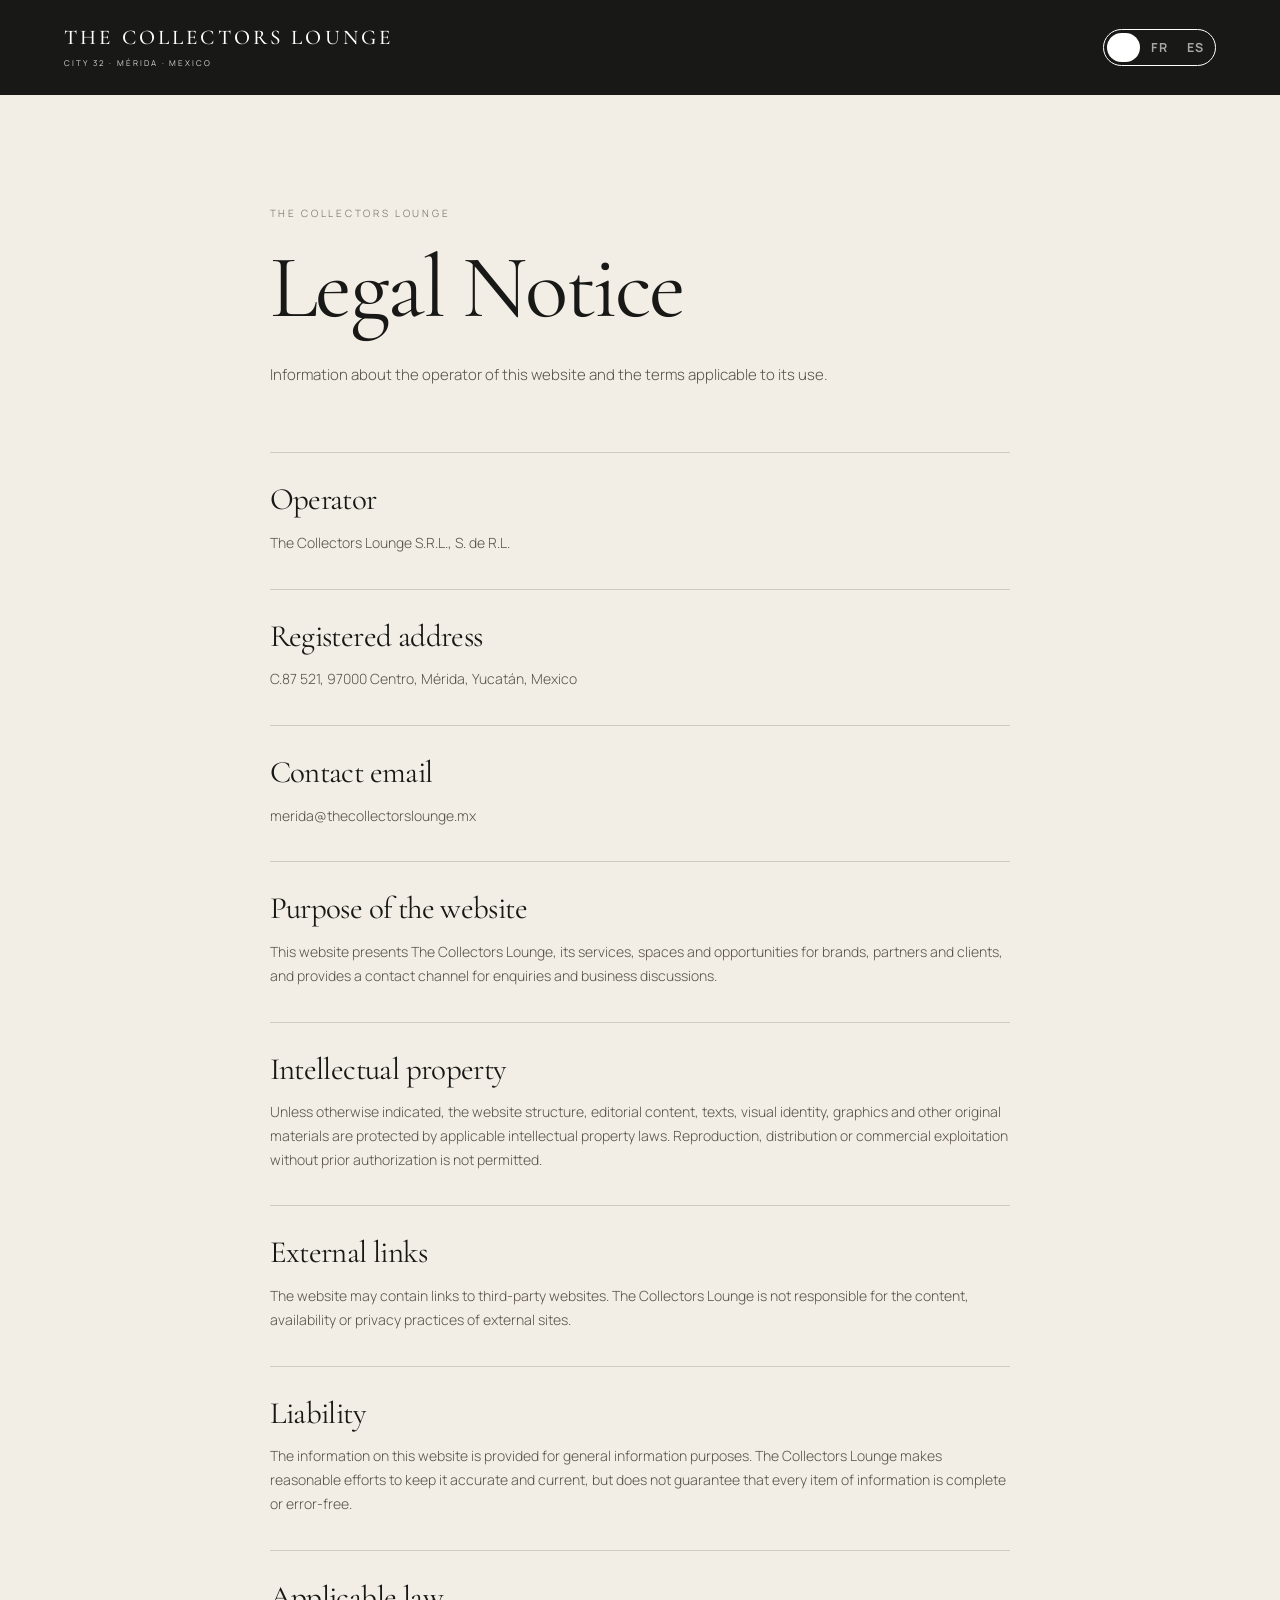
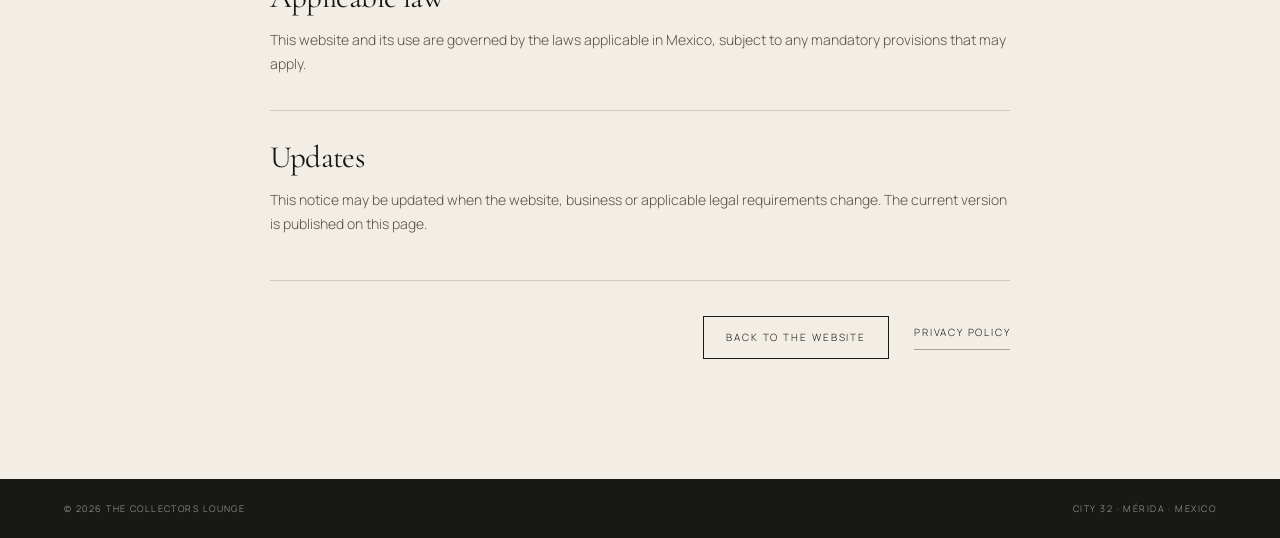
==== commit 0a86c14c: "Add files via upload" ====
--- a/legal.html
+++ b/legal.html
@@ -1,642 +1,12 @@
-<!doctype html>
-<html lang="en">
-<head>
-  <meta charset="utf-8">
-  <meta name="viewport" content="width=device-width, initial-scale=1">
-  <meta name="description" content="Legal Notice – The Collectors Lounge, Mérida, Mexico.">
-  <title>Legal Notice – The Collectors Lounge</title>
-  <link rel="stylesheet" href="styles.css">
-  <link rel="stylesheet" href="legal.css">
-</head>
-
-<body class="policy-page">
-
-<header class="header policy-header">
-  <a class="logo" href="index.html">
-    <span>THE COLLECTORS LOUNGE</span>
-    <small>CITY 32 · MÉRIDA · MEXICO</small>
-  </a>
-
-  <nav class="policy-nav">
-    <a href="index.html">Back</a>
-    <a href="legal.html" class="active">Legal Notice</a>
-    <a href="privacy.html">Privacy</a>
-
-    <span class="language-switcher">
-      <a href="?lang=en" data-lang="en">EN</a>
-      <a href="?lang=fr" data-lang="fr">FR</a>
-      <a href="?lang=es" data-lang="es">ES</a>
-    </span>
-  </nav>
-</header>
-
-<main class="policy-main">
-
-  <!-- =====================================================
-       ENGLISH
-       ===================================================== -->
-
-  <div class="lang-content" data-language="en">
-
-    <div class="policy-kicker">THE COLLECTORS LOUNGE</div>
-
-    <h1>Legal Notice</h1>
-
-    <p class="policy-intro">
-      This Legal Notice sets out the general information and conditions
-      applicable to the use of the website operated by The Collectors
-      Lounge S.R.L., S. de R.L., in Mérida, Yucatán, Mexico.
-    </p>
-
-    <section>
-      <h2>1. Website operator</h2>
-
-      <p>
-        This website is operated by
-        <strong>The Collectors Lounge S.R.L., S. de R.L.</strong>
-      </p>
-
-      <p>
-        Legal address: C.87 521, 97000 Centro, Mérida, Yucatán, Mexico.
-      </p>
-
-      <p>
-        Email:
-        <a href="mailto:merida@thecollectorslounge.mx">
-          merida@thecollectorslounge.mx
-        </a>
-      </p>
-
-      <p>
-        The company's Federal Taxpayer Registration (RFC) is not displayed
-        on this website at this time.
-      </p>
-    </section>
-
-    <section>
-      <h2>2. Purpose of the website</h2>
-
-      <p>
-        The purpose of this website is to present The Collectors Lounge,
-        its concept, activities, commercial opportunities and services,
-        and to provide a means of contacting the company.
-      </p>
-
-      <p>
-        The information published on this website is provided for general
-        informational and commercial purposes.
-      </p>
-    </section>
-
-    <section>
-      <h2>3. Intellectual property</h2>
-
-      <p>
-        Unless otherwise indicated, the content of this website,
-        including its text, visual identity, graphics, photographs,
-        logos, layouts and other materials, is owned by or used with
-        authorization by The Collectors Lounge.
-      </p>
-
-      <p>
-        Reproduction, distribution, modification, publication or other
-        use of protected content without prior authorization is prohibited
-        to the extent permitted by applicable law.
-      </p>
-    </section>
-
-    <section>
-      <h2>4. Website use</h2>
-
-      <p>
-        Users agree to use this website lawfully and in a manner that does
-        not infringe the rights of The Collectors Lounge or any third
-        party.
-      </p>
-
-      <p>
-        Users must not attempt to interfere with the operation or security
-        of the website, introduce malicious code, or use the website for
-        fraudulent, unlawful or abusive purposes.
-      </p>
-    </section>
-
-    <section>
-      <h2>5. Accuracy of information</h2>
-
-      <p>
-        We make reasonable efforts to keep the information on this website
-        accurate and current. However, information may change over time
-        and we do not guarantee that every item of content will always be
-        complete, current or error-free.
-      </p>
-
-      <p>
-        The Collectors Lounge may update, modify or remove website content
-        at any time without prior notice.
-      </p>
-    </section>
-
-    <section>
-      <h2>6. External links</h2>
-
-      <p>
-        This website may contain links to third-party websites or services.
-        Such links are provided for convenience or reference.
-      </p>
-
-      <p>
-        The Collectors Lounge is not responsible for the content,
-        availability, privacy practices or policies of third-party
-        websites.
-      </p>
-    </section>
-
-    <section>
-      <h2>7. Contact and personal data</h2>
-
-      <p>
-        Information submitted through the contact form is processed in
-        accordance with our
-        <a href="privacy.html">Privacy Policy</a>.
-      </p>
-
-      <p>
-        By submitting the contact form, users confirm that the information
-        they provide is accurate to the best of their knowledge and that
-        they have read the applicable privacy information.
-      </p>
-    </section>
-
-    <section>
-      <h2>8. Availability of the website</h2>
-
-      <p>
-        We aim to keep the website available and functioning properly,
-        but continuous or uninterrupted availability cannot be guaranteed.
-      </p>
-
-      <p>
-        Access may occasionally be suspended or restricted for
-        maintenance, technical reasons, security measures or circumstances
-        beyond our reasonable control.
-      </p>
-    </section>
-
-    <section>
-      <h2>9. Limitation of liability</h2>
-
-      <p>
-        To the extent permitted by applicable law, The Collectors Lounge
-        shall not be responsible for losses or damages resulting from
-        reliance on website information, temporary unavailability,
-        technical interruptions, or third-party websites and services.
-      </p>
-    </section>
-
-    <section>
-      <h2>10. Applicable law</h2>
-
-      <p>
-        This website and its use are subject to the applicable laws of
-        Mexico, without prejudice to any mandatory rights or provisions
-        that may apply under the laws of the user's jurisdiction.
-      </p>
-    </section>
-
-    <section>
-      <h2>11. Changes to this Legal Notice</h2>
-
-      <p>
-        We may update this Legal Notice from time to time. The current
-        version will be made available on this website.
-      </p>
-    </section>
-
-    <p class="policy-updated">
-      Last updated: September 2026.
-    </p>
-
-  </div>
-
-
-  <!-- =====================================================
-       FRANÇAIS
-       ===================================================== -->
-
-  <div class="lang-content" data-language="fr">
-
-    <div class="policy-kicker">THE COLLECTORS LOUNGE</div>
-
-    <h1>Mentions légales</h1>
-
-    <p class="policy-intro">
-      Les présentes Mentions légales définissent les informations
-      générales et les conditions applicables à l'utilisation du site
-      exploité par The Collectors Lounge S.R.L., S. de R.L., à Mérida,
-      Yucatán, Mexique.
-    </p>
-
-    <section>
-      <h2>1. Exploitant du site</h2>
-
-      <p>
-        Ce site est exploité par
-        <strong>The Collectors Lounge S.R.L., S. de R.L.</strong>
-      </p>
-
-      <p>
-        Adresse légale : C.87 521, 97000 Centro, Mérida, Yucatán, Mexique.
-      </p>
-
-      <p>
-        Email :
-        <a href="mailto:merida@thecollectorslounge.mx">
-          merida@thecollectorslounge.mx
-        </a>
-      </p>
-
-      <p>
-        Le numéro d'enregistrement fiscal fédéral (RFC) de la société
-        n'est pas affiché sur ce site à ce stade.
-      </p>
-    </section>
-
-    <section>
-      <h2>2. Objet du site</h2>
-
-      <p>
-        Ce site a pour objet de présenter The Collectors Lounge, son
-        concept, ses activités, ses opportunités commerciales et ses
-        services, ainsi que de permettre de contacter la société.
-      </p>
-
-      <p>
-        Les informations publiées sur ce site sont fournies à des fins
-        générales d'information et commerciales.
-      </p>
-    </section>
-
-    <section>
-      <h2>3. Propriété intellectuelle</h2>
-
-      <p>
-        Sauf indication contraire, le contenu de ce site, notamment les
-        textes, l'identité visuelle, les éléments graphiques,
-        photographies, logos, mises en page et autres éléments, appartient
-        à The Collectors Lounge ou est utilisé avec son autorisation.
-      </p>
-
-      <p>
-        Toute reproduction, distribution, modification, publication ou
-        autre utilisation de contenus protégés sans autorisation préalable
-        est interdite dans la mesure permise par la législation applicable.
-      </p>
-    </section>
-
-    <section>
-      <h2>4. Utilisation du site</h2>
-
-      <p>
-        Les utilisateurs s'engagent à utiliser ce site conformément à la
-        loi et d'une manière qui ne porte pas atteinte aux droits de
-        The Collectors Lounge ou de tiers.
-      </p>
-
-      <p>
-        Il est notamment interdit de tenter de perturber le fonctionnement
-        ou la sécurité du site, d'introduire du code malveillant ou
-        d'utiliser le site à des fins frauduleuses, illicites ou abusives.
-      </p>
-    </section>
-
-    <section>
-      <h2>5. Exactitude des informations</h2>
-
-      <p>
-        Nous faisons des efforts raisonnables pour maintenir les
-        informations publiées sur ce site exactes et à jour. Toutefois,
-        certaines informations peuvent évoluer et nous ne garantissons pas
-        que l'ensemble du contenu soit en permanence complet, actuel ou
-        exempt d'erreurs.
-      </p>
-
-      <p>
-        The Collectors Lounge peut mettre à jour, modifier ou supprimer
-        le contenu du site à tout moment et sans préavis.
-      </p>
-    </section>
-
-    <section>
-      <h2>6. Liens externes</h2>
-
-      <p>
-        Le site peut contenir des liens vers des sites ou services de
-        tiers. Ces liens sont proposés à titre pratique ou informatif.
-      </p>
-
-      <p>
-        The Collectors Lounge n'est pas responsable du contenu, de la
-        disponibilité, des pratiques de confidentialité ou des politiques
-        des sites de tiers.
-      </p>
-    </section>
-
-    <section>
-      <h2>7. Contact et données personnelles</h2>
-
-      <p>
-        Les informations transmises via le formulaire de contact sont
-        traitées conformément à notre
-        <a href="privacy.html">Politique de confidentialité</a>.
-      </p>
-
-      <p>
-        En envoyant le formulaire, l'utilisateur confirme que les
-        informations fournies sont exactes à sa connaissance et qu'il a
-        pris connaissance des informations relatives à la confidentialité.
-      </p>
-    </section>
-
-    <section>
-      <h2>8. Disponibilité du site</h2>
-
-      <p>
-        Nous nous efforçons de maintenir le site accessible et
-        fonctionnel, mais nous ne pouvons garantir une disponibilité
-        continue ou ininterrompue.
-      </p>
-
-      <p>
-        L'accès peut être temporairement suspendu ou limité pour des
-        raisons de maintenance, techniques, de sécurité ou pour des
-        circonstances indépendantes de notre volonté raisonnable.
-      </p>
-    </section>
-
-    <section>
-      <h2>9. Limitation de responsabilité</h2>
-
-      <p>
-        Dans la mesure permise par la législation applicable,
-        The Collectors Lounge ne saurait être tenue responsable des pertes
-        ou dommages résultant de l'utilisation des informations du site,
-        d'une indisponibilité temporaire, d'interruptions techniques ou de
-        sites et services de tiers.
-      </p>
-    </section>
-
-    <section>
-      <h2>10. Droit applicable</h2>
-
-      <p>
-        Le présent site et son utilisation sont soumis aux lois applicables
-        du Mexique, sans préjudice des droits ou dispositions impératives
-        pouvant s'appliquer en vertu des lois de la juridiction de
-        l'utilisateur.
-      </p>
-    </section>
-
-    <section>
-      <h2>11. Modifications des Mentions légales</h2>
-
-      <p>
-        Nous pouvons mettre à jour les présentes Mentions légales
-        périodiquement. La version en vigueur sera publiée sur ce site.
-      </p>
-    </section>
-
-    <p class="policy-updated">
-      Dernière mise à jour : septembre 2026.
-    </p>
-
-  </div>
-
-
-  <!-- =====================================================
-       ESPAÑOL
-       ===================================================== -->
-
-  <div class="lang-content" data-language="es">
-
-    <div class="policy-kicker">THE COLLECTORS LOUNGE</div>
-
-    <h1>Aviso legal</h1>
-
-    <p class="policy-intro">
-      El presente Aviso Legal establece la información general y las
-      condiciones aplicables al uso del sitio web operado por
-      The Collectors Lounge S.R.L., S. de R.L., en Mérida, Yucatán,
-      México.
-    </p>
-
-    <section>
-      <h2>1. Responsable del sitio</h2>
-
-      <p>
-        Este sitio web es operado por
-        <strong>The Collectors Lounge S.R.L., S. de R.L.</strong>
-      </p>
-
-      <p>
-        Domicilio legal: C.87 521, 97000 Centro, Mérida, Yucatán, México.
-      </p>
-
-      <p>
-        Email:
-        <a href="mailto:merida@thecollectorslounge.mx">
-          merida@thecollectorslounge.mx
-        </a>
-      </p>
-
-      <p>
-        El Registro Federal de Contribuyentes (RFC) de la sociedad no se
-        muestra actualmente en este sitio.
-      </p>
-    </section>
-
-    <section>
-      <h2>2. Objeto del sitio</h2>
-
-      <p>
-        Este sitio tiene como finalidad presentar The Collectors Lounge,
-        su concepto, actividades, oportunidades comerciales y servicios,
-        así como proporcionar un medio para contactar con la sociedad.
-      </p>
-
-      <p>
-        La información publicada se proporciona con fines generales
-        informativos y comerciales.
-      </p>
-    </section>
-
-    <section>
-      <h2>3. Propiedad intelectual</h2>
-
-      <p>
-        Salvo que se indique lo contrario, el contenido de este sitio,
-        incluidos textos, identidad visual, elementos gráficos,
-        fotografías, logotipos, diseños y demás materiales, pertenece a
-        The Collectors Lounge o se utiliza con autorización.
-      </p>
-
-      <p>
-        La reproducción, distribución, modificación, publicación u otro
-        uso de contenidos protegidos sin autorización previa está
-        prohibido en la medida permitida por la legislación aplicable.
-      </p>
-    </section>
-
-    <section>
-      <h2>4. Uso del sitio</h2>
-
-      <p>
-        Los usuarios se comprometen a utilizar este sitio de manera lícita
-        y sin infringir los derechos de The Collectors Lounge o de terceros.
-      </p>
-
-      <p>
-        No está permitido intentar interferir con el funcionamiento o la
-        seguridad del sitio, introducir código malicioso ni utilizarlo con
-        fines fraudulentos, ilícitos o abusivos.
-      </p>
-    </section>
-
-    <section>
-      <h2>5. Exactitud de la información</h2>
-
-      <p>
-        Realizamos esfuerzos razonables para mantener la información del
-        sitio exacta y actualizada. Sin embargo, la información puede
-        cambiar con el tiempo y no garantizamos que todo el contenido sea
-        siempre completo, actualizado o libre de errores.
-      </p>
-
-      <p>
-        The Collectors Lounge puede actualizar, modificar o eliminar
-        contenido del sitio en cualquier momento y sin previo aviso.
-      </p>
-    </section>
-
-    <section>
-      <h2>6. Enlaces externos</h2>
-
-      <p>
-        Este sitio puede contener enlaces a sitios web o servicios de
-        terceros. Dichos enlaces se proporcionan por conveniencia o
-        referencia.
-      </p>
-
-      <p>
-        The Collectors Lounge no es responsable del contenido,
-        disponibilidad, prácticas de privacidad o políticas de sitios de
-        terceros.
-      </p>
-    </section>
-
-    <section>
-      <h2>7. Contacto y datos personales</h2>
-
-      <p>
-        La información enviada mediante el formulario de contacto se trata
-        de acuerdo con nuestra
-        <a href="privacy.html">Política de privacidad</a>.
-      </p>
-
-      <p>
-        Al enviar el formulario, el usuario confirma que la información
-        proporcionada es correcta según su conocimiento y que ha leído la
-        información de privacidad aplicable.
-      </p>
-    </section>
-
-    <section>
-      <h2>8. Disponibilidad del sitio</h2>
-
-      <p>
-        Procuramos mantener el sitio disponible y funcionando correctamente,
-        pero no podemos garantizar una disponibilidad continua o
-        ininterrumpida.
-      </p>
-
-      <p>
-        El acceso puede suspenderse o limitarse temporalmente por
-        mantenimiento, razones técnicas, medidas de seguridad o
-        circunstancias fuera de nuestro control razonable.
-      </p>
-    </section>
-
-    <section>
-      <h2>9. Limitación de responsabilidad</h2>
-
-      <p>
-        En la medida permitida por la legislación aplicable,
-        The Collectors Lounge no será responsable por pérdidas o daños
-        derivados de la confianza depositada en la información del sitio,
-        interrupciones técnicas, indisponibilidad temporal o sitios y
-        servicios de terceros.
-      </p>
-    </section>
-
-    <section>
-      <h2>10. Legislación aplicable</h2>
-
-      <p>
-        Este sitio y su utilización se rigen por las leyes aplicables de
-        México, sin perjuicio de los derechos o disposiciones imperativas
-        que puedan resultar aplicables conforme a las leyes de la
-        jurisdicción del usuario.
-      </p>
-    </section>
-
-    <section>
-      <h2>11. Modificaciones del Aviso Legal</h2>
-
-      <p>
-        Podemos actualizar este Aviso Legal periódicamente. La versión
-        vigente estará disponible en este sitio web.
-      </p>
-    </section>
-
-    <p class="policy-updated">
-      Última actualización: septiembre de 2026.
-    </p>
-
-  </div>
-
-</main>
-
-<footer>
-  <span>© 2026 THE COLLECTORS LOUNGE</span>
-  <span>CITY 32 · MÉRIDA · MEXICO</span>
-</footer>
-
+<!doctype html><html lang="en"><head><meta charset="utf-8"><meta name="viewport" content="width=device-width,initial-scale=1">
+<meta name="description" content="Legal Notice — The Collectors Lounge, Mérida, Mexico.">
+<title>Legal Notice — The Collectors Lounge</title><link rel="stylesheet" href="styles.css"><link rel="stylesheet" href="legal.css">
+<link rel="preconnect" href="https://fonts.googleapis.com"><link rel="preconnect" href="https://fonts.gstatic.com" crossorigin><link href="https://fonts.googleapis.com/css2?family=Cormorant+Garamond:ital,wght@0,400;0,500;1,400&family=Manrope:wght@300;400;500&display=swap" rel="stylesheet"></head>
+<body class="policy-page"><header class="header policy-header"><a class="logo" href="index.html"><span>THE COLLECTORS LOUNGE</span><small>CITY 32 · MÉRIDA · MEXICO</small></a><div class="lang-switcher" aria-label="Language selector"><a href="?lang=en" data-lang="en">EN</a><a href="?lang=fr" data-lang="fr">FR</a><a href="?lang=es" data-lang="es">ES</a></div></header>
+<main class="policy-main"><div class="policy-kicker" data-i18n="kicker"></div><h1 data-i18n="title"></h1><p class="policy-intro" data-i18n="intro"></p><section class="policy-section"><h2 data-i18n="operator"></h2><p data-i18n="operator_text"></p></section><section class="policy-section"><h2 data-i18n="address"></h2><p data-i18n="address_text"></p></section><section class="policy-section"><h2 data-i18n="email"></h2><p data-i18n="email_text"></p></section><section class="policy-section"><h2 data-i18n="purpose"></h2><p data-i18n="purpose_text"></p></section><section class="policy-section"><h2 data-i18n="ip"></h2><p data-i18n="ip_text"></p></section><section class="policy-section"><h2 data-i18n="links"></h2><p data-i18n="links_text"></p></section><section class="policy-section"><h2 data-i18n="liability"></h2><p data-i18n="liability_text"></p></section><section class="policy-section"><h2 data-i18n="law"></h2><p data-i18n="law_text"></p></section><section class="policy-section"><h2 data-i18n="updates"></h2><p data-i18n="updates_text"></p></section>
+<div class="policy-nav nav-with-languages"><a class="button" href="index.html" data-i18n="back"></a><a class="line-link" href="privacy.html" data-i18n="privacy"></a></div>
+</main><footer><span>© 2026 THE COLLECTORS LOUNGE</span><span>CITY 32 · MÉRIDA · MEXICO</span></footer>
 <script>
-(function () {
-  const params = new URLSearchParams(window.location.search);
-  const requested = params.get("lang");
-  const saved = localStorage.getItem("tcl-lang");
-
-  const lang = ["en", "fr", "es"].includes(requested)
-    ? requested
-    : (["en", "fr", "es"].includes(saved) ? saved : "en");
-
-  localStorage.setItem("tcl-lang", lang);
-  document.documentElement.lang = lang;
-
-  document.querySelectorAll(".lang-content").forEach(function (el) {
-    el.style.display =
-      el.dataset.language === lang ? "block" : "none";
-  });
-
-  document.querySelectorAll("[data-lang]").forEach(function (el) {
-    el.classList.toggle(
-      "active",
-      el.dataset.lang === lang
-    );
-  });
-})();
-</script>
-
-</body>
-</html>
+const PAGE_TRANSLATIONS={"en":{"title":"Legal Notice","kicker":"THE COLLECTORS LOUNGE","intro":"Information about the operator of this website and the terms applicable to its use.","operator":"Operator","operator_text":"The Collectors Lounge S.R.L., S. de R.L.","address":"Registered address","address_text":"C.87 521, 97000 Centro, Mérida, Yucatán, Mexico","email":"Contact email","email_text":"merida@thecollectorslounge.mx","purpose":"Purpose of the website","purpose_text":"This website presents The Collectors Lounge, its services, spaces and opportunities for brands, partners and clients, and provides a contact channel for enquiries and business discussions.","ip":"Intellectual property","ip_text":"Unless otherwise indicated, the website structure, editorial content, texts, visual identity, graphics and other original materials are protected by applicable intellectual property laws. Reproduction, distribution or commercial exploitation without prior authorization is not permitted.","links":"External links","links_text":"The website may contain links to third-party websites. The Collectors Lounge is not responsible for the content, availability or privacy practices of external sites.","liability":"Liability","liability_text":"The information on this website is provided for general information purposes. The Collectors Lounge makes reasonable efforts to keep it accurate and current, but does not guarantee that every item of information is complete or error-free.","law":"Applicable law","law_text":"This website and its use are governed by the laws applicable in Mexico, subject to any mandatory provisions that may apply.","updates":"Updates","updates_text":"This notice may be updated when the website, business or applicable legal requirements change. The current version is published on this page.","back":"Back to the website","privacy":"Privacy Policy"},"fr":{"title":"Mentions légales","kicker":"THE COLLECTORS LOUNGE","intro":"Informations sur l’exploitant de ce site et les conditions applicables à son utilisation.","operator":"Exploitant","operator_text":"The Collectors Lounge S.R.L., S. de R.L.","address":"Adresse légale","address_text":"C.87 521, 97000 Centro, Mérida, Yucatán, Mexique","email":"Email de contact","email_text":"merida@thecollectorslounge.mx","purpose":"Objet du site","purpose_text":"Ce site présente The Collectors Lounge, ses services, ses espaces et ses opportunités pour les Maisons, partenaires et clients, et fournit un canal de contact pour les demandes et échanges professionnels.","ip":"Propriété intellectuelle","ip_text":"Sauf indication contraire, la structure du site, les contenus éditoriaux, textes, identité visuelle, éléments graphiques et autres contenus originaux sont protégés par les lois applicables en matière de propriété intellectuelle. Toute reproduction, diffusion ou exploitation commerciale sans autorisation préalable est interdite.","links":"Liens externes","links_text":"Le site peut contenir des liens vers des sites tiers. The Collectors Lounge n’est pas responsable du contenu, de la disponibilité ou des pratiques de confidentialité des sites externes.","liability":"Responsabilité","liability_text":"Les informations publiées sur ce site sont fournies à titre général. The Collectors Lounge s’efforce de les maintenir exactes et à jour, sans toutefois garantir que toutes les informations soient complètes ou exemptes d’erreurs.","law":"Droit applicable","law_text":"Ce site et son utilisation sont régis par les lois applicables au Mexique, sous réserve des dispositions impératives éventuellement applicables.","updates":"Mises à jour","updates_text":"Ces mentions peuvent être mises à jour lorsque le site, l’activité ou les exigences légales applicables évoluent. La version en vigueur est publiée sur cette page.","back":"Retour au site","privacy":"Politique de confidentialité"},"es":{"title":"Aviso legal","kicker":"THE COLLECTORS LOUNGE","intro":"Información sobre el operador de este sitio y las condiciones aplicables a su uso.","operator":"Operador","operator_text":"The Collectors Lounge S.R.L., S. de R.L.","address":"Domicilio legal","address_text":"C.87 521, 97000 Centro, Mérida, Yucatán, México","email":"Email de contacto","email_text":"merida@thecollectorslounge.mx","purpose":"Objeto del sitio","purpose_text":"Este sitio presenta The Collectors Lounge, sus servicios, espacios y oportunidades para marcas, socios y clientes, y ofrece un canal de contacto para consultas y conversaciones comerciales.","ip":"Propiedad intelectual","ip_text":"Salvo indicación en contrario, la estructura del sitio, los contenidos editoriales, textos, identidad visual, gráficos y demás materiales originales están protegidos por las leyes aplicables de propiedad intelectual. No se permite su reproducción, distribución o explotación comercial sin autorización previa.","links":"Enlaces externos","links_text":"El sitio puede contener enlaces a sitios de terceros. The Collectors Lounge no es responsable del contenido, disponibilidad o prácticas de privacidad de sitios externos.","liability":"Responsabilidad","liability_text":"La información de este sitio se proporciona con carácter general. The Collectors Lounge realiza esfuerzos razonables para mantenerla actualizada y correcta, pero no garantiza que toda la información sea completa o esté libre de errores.","law":"Ley aplicable","law_text":"Este sitio y su uso se rigen por las leyes aplicables en México, sin perjuicio de las disposiciones imperativas que puedan resultar aplicables.","updates":"Actualizaciones","updates_text":"Este aviso puede actualizarse cuando cambien el sitio, la actividad o los requisitos legales aplicables. La versión vigente se publica en esta página.","back":"Volver al sitio","privacy":"Política de privacidad"}};
+(function(){const p=new URLSearchParams(location.search);const lang=p.get('lang')||localStorage.getItem('tcl-lang')||'en';const d=PAGE_TRANSLATIONS[lang]||PAGE_TRANSLATIONS.en;document.documentElement.lang=lang;localStorage.setItem('tcl-lang',lang);document.querySelectorAll('[data-i18n]').forEach(e=>{const k=e.dataset.i18n;if(d[k]!=null)e.innerHTML=d[k]});document.querySelectorAll('[data-lang]').forEach(a=>a.classList.toggle('active',a.dataset.lang===lang));document.title=d.title+' — The Collectors Lounge';})();
+</script></body></html>
--- a/legal.css
+++ b/legal.css
@@ -1,230 +1 @@
-/* =========================================================
-   THE COLLECTORS LOUNGE — Legal / Privacy pages
-   Visual system aligned with the main website
-   ========================================================= */
-
-body.policy-page {
-  background: var(--ivory);
-  color: var(--ink);
-  font-family: "Manrope", sans-serif;
-}
-
-/* Header */
-
-.policy-header {
-  position: relative;
-  background: var(--ink);
-  color: #fff;
-}
-
-.policy-header .logo {
-  color: #fff;
-}
-
-.policy-header .logo small {
-  color: var(--stone);
-}
-
-/* Main content */
-
-.policy-main {
-  width: min(100% - 48px, 820px);
-  margin: 0 auto;
-  padding: 96px 0 110px;
-}
-
-/* Small editorial label */
-
-.policy-kicker {
-  font-family: "Manrope", sans-serif;
-  font-size: 10px;
-  line-height: 1.4;
-  letter-spacing: .24em;
-  text-transform: uppercase;
-  color: var(--stone);
-  margin-bottom: 18px;
-}
-
-/* Main title */
-
-.policy-main h1 {
-  font-family: "Cormorant Garamond", serif;
-  font-weight: 400;
-  font-size: clamp(54px, 7vw, 82px);
-  line-height: .95;
-  letter-spacing: -.025em;
-  margin: 0 0 28px;
-  color: var(--ink);
-}
-
-/* Introduction */
-
-.policy-intro {
-  max-width: 690px;
-  color: var(--muted);
-  font-family: "Manrope", sans-serif;
-  font-size: 14px;
-  line-height: 1.8;
-  margin: 0 0 62px;
-}
-
-/* Sections */
-
-.policy-main section {
-  border-top: 1px solid var(--line);
-  padding: 28px 0 32px;
-}
-
-.policy-main section h2 {
-  font-family: "Cormorant Garamond", serif;
-  font-weight: 500;
-  font-size: clamp(27px, 3vw, 34px);
-  line-height: 1.05;
-  letter-spacing: -.015em;
-  margin: 0 0 14px;
-  color: var(--ink);
-}
-
-.policy-main section p,
-.policy-main section li {
-  max-width: 720px;
-  color: var(--muted);
-  font-family: "Manrope", sans-serif;
-  font-size: 13px;
-  line-height: 1.8;
-}
-
-.policy-main section p {
-  margin: 0 0 13px;
-}
-
-.policy-main section p:last-child {
-  margin-bottom: 0;
-}
-
-.policy-main section ul {
-  max-width: 720px;
-  margin: 8px 0 16px;
-  padding-left: 20px;
-}
-
-.policy-main section li {
-  margin-bottom: 5px;
-}
-
-/* Links */
-
-.policy-main a {
-  color: var(--ink);
-  text-decoration: underline;
-  text-decoration-thickness: 1px;
-  text-underline-offset: 3px;
-}
-
-.policy-main a:hover {
-  opacity: .65;
-}
-
-/* Navigation */
-
-.policy-nav {
-  display: flex;
-  gap: 24px;
-  align-items: center;
-  border-top: 1px solid rgba(255,255,255,.18);
-  padding-top: 28px;
-  margin-top: 8px;
-}
-
-.policy-nav a {
-  font-family: "Manrope", sans-serif;
-  font-size: 11px;
-  letter-spacing: .08em;
-  text-transform: uppercase;
-  color: #fff;
-  text-decoration: none;
-}
-
-.policy-nav a:hover {
-  opacity: .6;
-}
-
-/* Language selector */
-
-.policy-nav .language-switcher {
-  display: flex;
-  gap: 12px;
-  margin-left: auto;
-}
-
-.policy-nav .language-switcher a {
-  opacity: .45;
-}
-
-.policy-nav .language-switcher a.active {
-  opacity: 1;
-}
-
-/* Updated date */
-
-.policy-updated {
-  border-top: 1px solid var(--line);
-  margin: 8px 0 0;
-  padding-top: 25px;
-  color: var(--stone);
-  font-family: "Manrope", sans-serif;
-  font-size: 10px;
-  line-height: 1.6;
-  letter-spacing: .08em;
-  text-transform: uppercase;
-}
-
-/* Footer */
-
-.policy-page footer {
-  font-family: "Manrope", sans-serif;
-}
-
-/* Mobile */
-
-@media (max-width: 700px) {
-
-  .policy-main {
-    width: min(100% - 36px, 820px);
-    padding: 68px 0 80px;
-  }
-
-  .policy-main h1 {
-    font-size: clamp(48px, 15vw, 68px);
-    margin-bottom: 24px;
-  }
-
-  .policy-intro {
-    font-size: 13px;
-    line-height: 1.75;
-    margin-bottom: 45px;
-  }
-
-  .policy-main section {
-    padding: 24px 0 28px;
-  }
-
-  .policy-main section h2 {
-    font-size: 28px;
-  }
-
-  .policy-main section p,
-  .policy-main section li {
-    font-size: 12.5px;
-    line-height: 1.8;
-  }
-
-  .policy-nav {
-    gap: 16px;
-    flex-wrap: wrap;
-  }
-
-  .policy-nav .language-switcher {
-    margin-left: 0;
-  }
-}
+body.policy-page{background:var(--ivory);color:var(--ink)}.policy-header{position:relative;background:var(--ink);color:#fff}.policy-main{max-width:920px;margin:0 auto;padding:110px 7vw 120px}.policy-kicker{font-size:10px;letter-spacing:.27em;text-transform:uppercase;color:var(--stone);margin-bottom:22px}.policy-main h1{font-size:clamp(58px,7vw,92px);margin:0 0 30px}.policy-intro{max-width:720px;color:var(--muted);font-size:15px;margin:0 0 65px}.policy-section{border-top:1px solid var(--line);padding:30px 0 34px}.policy-section h2{font-size:31px;line-height:1.05;margin:0 0 15px}.policy-section p{max-width:760px;color:var(--muted);font-size:14px;margin:0}.policy-nav{display:flex;gap:25px;align-items:center;border-top:1px solid var(--line);padding-top:35px;margin-top:10px}.policy-header .logo{color:#fff}.policy-header .lang-switcher{color:#fff}@media(max-width:600px){.policy-main{padding-top:75px}.policy-nav{flex-direction:column;align-items:flex-start}}
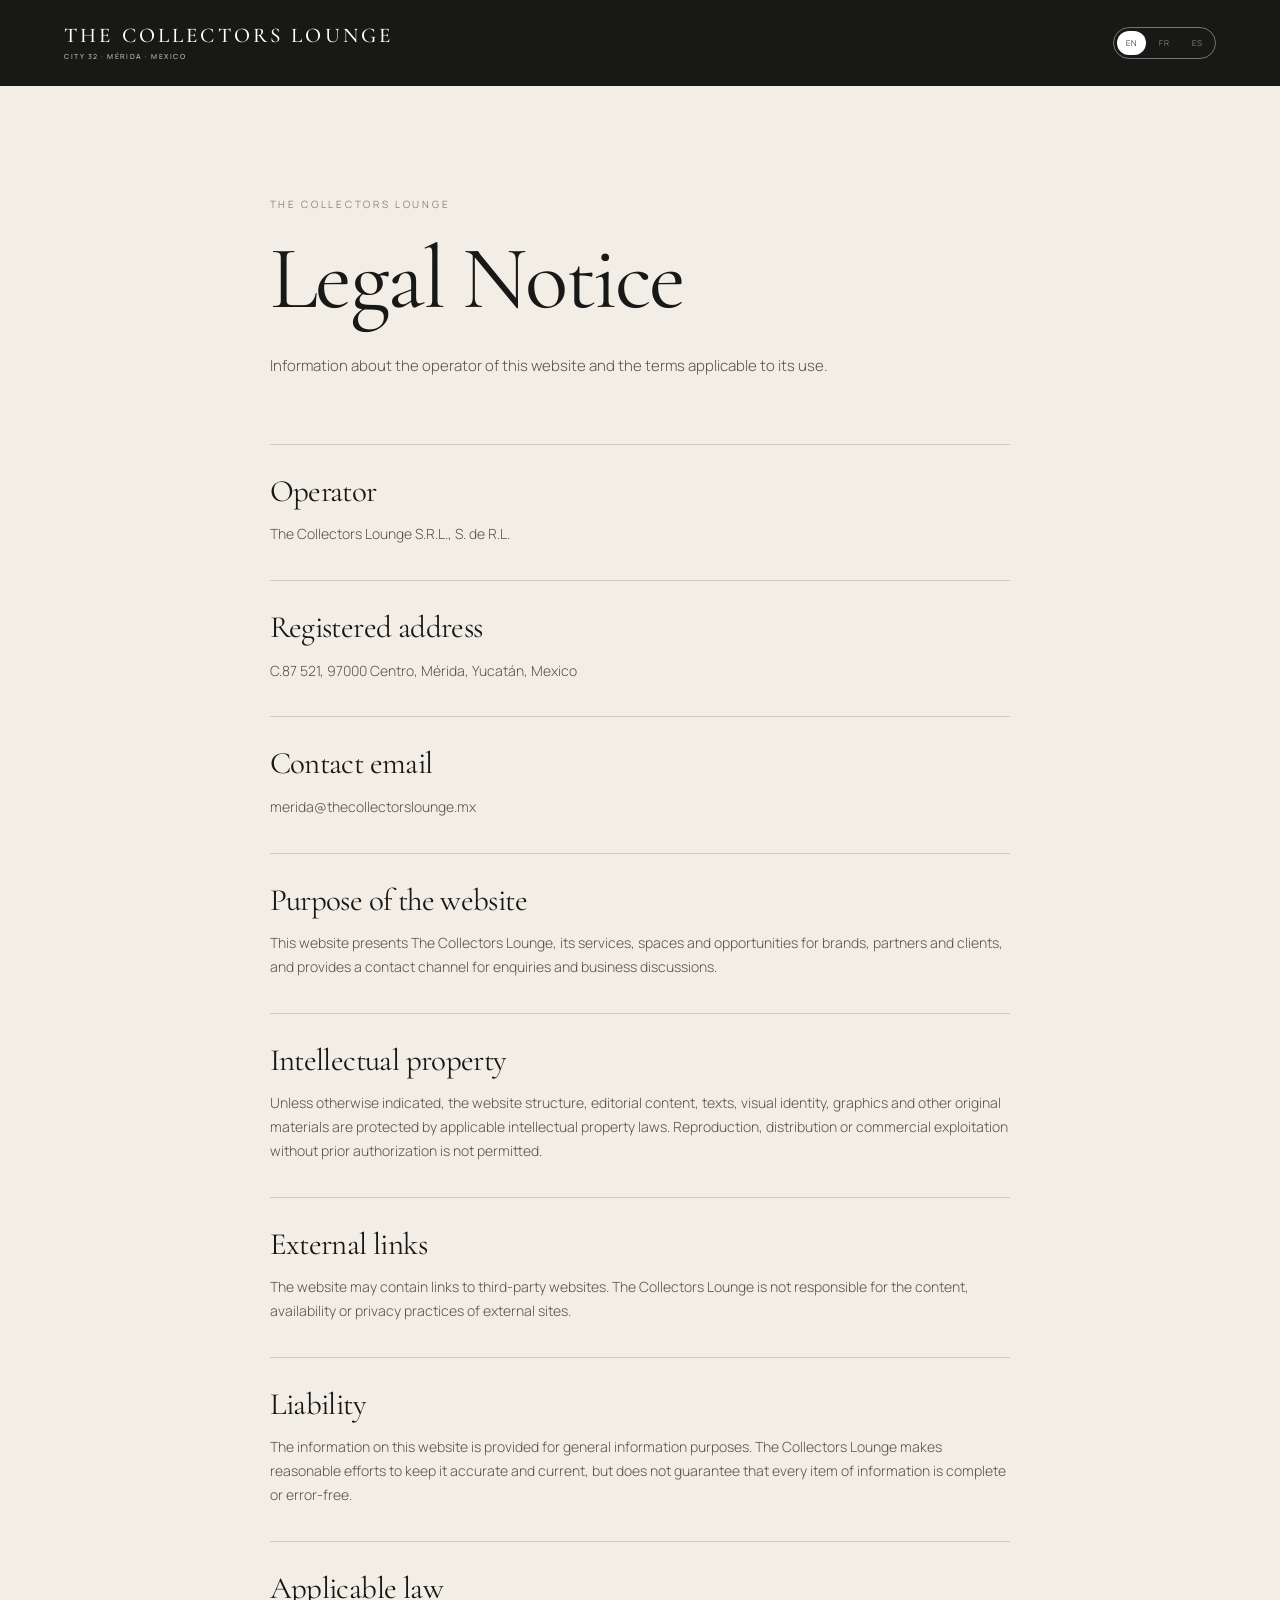
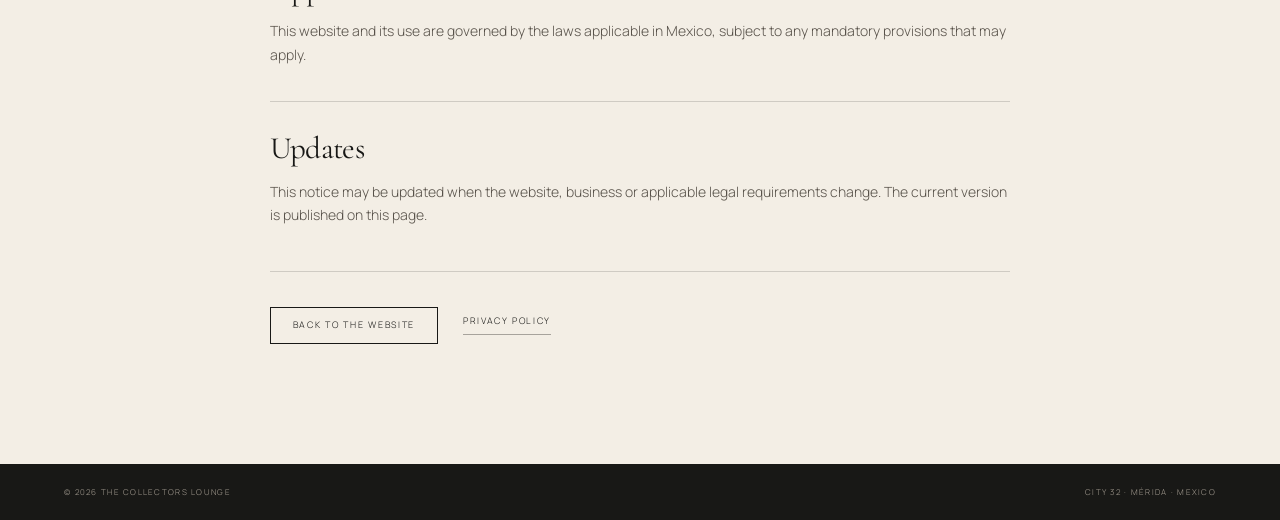
==== commit 32aa4e27: "Add files via upload" ====
--- a/legal.html
+++ b/legal.html
@@ -2,8 +2,9 @@
 <meta name="description" content="Legal Notice — The Collectors Lounge, Mérida, Mexico.">
 <title>Legal Notice — The Collectors Lounge</title><link rel="stylesheet" href="styles.css"><link rel="stylesheet" href="legal.css">
 <link rel="preconnect" href="https://fonts.googleapis.com"><link rel="preconnect" href="https://fonts.gstatic.com" crossorigin><link href="https://fonts.googleapis.com/css2?family=Cormorant+Garamond:ital,wght@0,400;0,500;1,400&family=Manrope:wght@300;400;500&display=swap" rel="stylesheet"></head>
-<body class="policy-page"><header class="header policy-header"><a class="logo" href="index.html"><span>THE COLLECTORS LOUNGE</span><small>CITY 32 · MÉRIDA · MEXICO</small></a><div class="lang-switcher" aria-label="Language selector"><a href="?lang=en" data-lang="en">EN</a><a href="?lang=fr" data-lang="fr">FR</a><a href="?lang=es" data-lang="es">ES</a></div></header>
-<main class="policy-main"><div class="policy-kicker" data-i18n="kicker"></div><h1 data-i18n="title"></h1><p class="policy-intro" data-i18n="intro"></p><section class="policy-section"><h2 data-i18n="operator"></h2><p data-i18n="operator_text"></p></section><section class="policy-section"><h2 data-i18n="address"></h2><p data-i18n="address_text"></p></section><section class="policy-section"><h2 data-i18n="email"></h2><p data-i18n="email_text"></p></section><section class="policy-section"><h2 data-i18n="purpose"></h2><p data-i18n="purpose_text"></p></section><section class="policy-section"><h2 data-i18n="ip"></h2><p data-i18n="ip_text"></p></section><section class="policy-section"><h2 data-i18n="links"></h2><p data-i18n="links_text"></p></section><section class="policy-section"><h2 data-i18n="liability"></h2><p data-i18n="liability_text"></p></section><section class="policy-section"><h2 data-i18n="law"></h2><p data-i18n="law_text"></p></section><section class="policy-section"><h2 data-i18n="updates"></h2><p data-i18n="updates_text"></p></section>
+<body class="policy-page">
+<a class="skip-link" href="#policy-content">Skip to content</a><header class="header policy-header"><a class="logo" href="index.html"><span>THE COLLECTORS LOUNGE</span><small>CITY 32 · MÉRIDA · MEXICO</small></a><div class="lang-switcher" aria-label="Language selector"><a href="?lang=en" data-lang="en">EN</a><a href="?lang=fr" data-lang="fr">FR</a><a href="?lang=es" data-lang="es">ES</a></div></header>
+<main class="policy-main" id="policy-content" tabindex="-1"><div class="policy-kicker" data-i18n="kicker"></div><h1 data-i18n="title"></h1><p class="policy-intro" data-i18n="intro"></p><section class="policy-section"><h2 data-i18n="operator"></h2><p data-i18n="operator_text"></p></section><section class="policy-section"><h2 data-i18n="address"></h2><p data-i18n="address_text"></p></section><section class="policy-section"><h2 data-i18n="email"></h2><p data-i18n="email_text"></p></section><section class="policy-section"><h2 data-i18n="purpose"></h2><p data-i18n="purpose_text"></p></section><section class="policy-section"><h2 data-i18n="ip"></h2><p data-i18n="ip_text"></p></section><section class="policy-section"><h2 data-i18n="links"></h2><p data-i18n="links_text"></p></section><section class="policy-section"><h2 data-i18n="liability"></h2><p data-i18n="liability_text"></p></section><section class="policy-section"><h2 data-i18n="law"></h2><p data-i18n="law_text"></p></section><section class="policy-section"><h2 data-i18n="updates"></h2><p data-i18n="updates_text"></p></section>
 <div class="policy-nav nav-with-languages"><a class="button" href="index.html" data-i18n="back"></a><a class="line-link" href="privacy.html" data-i18n="privacy"></a></div>
 </main><footer><span>© 2026 THE COLLECTORS LOUNGE</span><span>CITY 32 · MÉRIDA · MEXICO</span></footer>
 <script>
--- a/styles.css
+++ b/styles.css
@@ -1,327 +1,322 @@
-:root{--ivory:#f3eee5;--paper:#eee8de;--sand:#ded5c7;--taupe:#aaa092;--stone:#70695f;--ink:#181816;--muted:#575149;--line:rgba(24,24,22,.16);--gold:#9b7b4a}*{box-sizing:border-box}html{scroll-behavior:smooth}body{margin:0;background:var(--ivory);color:var(--ink);font-family:"Manrope",Arial,sans-serif;font-weight:300;line-height:1.7}a{text-decoration:none;color:inherit}.header{position:absolute;z-index:10;top:0;left:0;width:100%;display:flex;align-items:center;justify-content:space-between;padding:27px 5vw;color:#fff}.logo{font:500 21px "Cormorant Garamond",Georgia,serif;letter-spacing:.15em;white-space:nowrap}.nav{display:flex;gap:28px;font-size:10px;letter-spacing:.17em;text-transform:uppercase}.nav a{opacity:.88}.nav a:hover{opacity:1}.menu{display:none;background:none;border:1px solid rgba(255,255,255,.5);color:#fff;padding:9px 12px;font-size:10px;letter-spacing:.16em;text-transform:uppercase}.hero{position:relative;min-height:760px;height:92vh;display:flex;align-items:center;overflow:hidden;background:#4c473f;color:#fff}.hero-img{position:absolute;inset:0;width:100%;height:100%;object-fit:cover}.hero-shade{position:absolute;inset:0;background:linear-gradient(90deg,rgba(20,19,17,.78),rgba(20,19,17,.18) 72%,rgba(20,19,17,.30))}.hero-content{position:relative;z-index:1;width:min(760px,80vw);margin-left:10vw;padding-top:30px}.kicker,.label{font-size:10px;letter-spacing:.27em;text-transform:uppercase}.kicker{color:#ddd5c8;margin:0 0 28px}h1,h2,h3{font-family:"Cormorant Garamond",Georgia,serif;font-weight:400;line-height:.98}h1{font-size:clamp(62px,8.4vw,116px);letter-spacing:-.025em;margin:0}h2{font-size:clamp(52px,6.5vw,84px);letter-spacing:-.02em;margin:0}h3{font-size:34px;margin:20px 0 14px}.lead{font-size:15px;max-width:590px;color:#e6dfd4;margin:30px 0 34px}.line-link{display:inline-flex;align-items:center;gap:14px;text-transform:uppercase;letter-spacing:.18em;font-size:10px;border-bottom:1px solid rgba(24,24,22,.35);padding-bottom:8px}.line-link span{font-size:15px;line-height:0}.line-link.light{color:#fff;border-color:rgba(255,255,255,.6)}.hero-foot{position:absolute;z-index:1;left:10vw;bottom:30px;font-size:9px;letter-spacing:.21em;color:#ded7cb}.section{padding:125px 10vw}.intro{display:grid;grid-template-columns:.65fr 1.35fr;gap:10vw}.label{color:var(--stone)}.copy{max-width:760px}.copy h2{margin-bottom:35px}.copy p{max-width:680px;color:var(--muted);font-size:15px;margin:0 0 20px}.gold-note{color:var(--gold)!important}.image-break{position:relative;height:540px;overflow:hidden;background:#9c9387}.image-break img{width:100%;height:100%;object-fit:cover;filter:saturate(.8)}.image-break:after{content:"";position:absolute;inset:0;background:linear-gradient(90deg,rgba(20,18,15,.18),transparent 55%,rgba(20,18,15,.2))}.image-caption{position:absolute;z-index:1;bottom:25px;left:5vw;color:#fff;font-size:9px;letter-spacing:.22em}.space-section{background:#f6f1e8}.section-head{display:grid;grid-template-columns:.65fr 1fr 1fr;gap:5vw;align-items:start;margin-bottom:65px}.section-head>p{max-width:390px;color:var(--muted);font-size:14px;margin-top:8px}.space-gallery{display:grid;grid-template-columns:repeat(2,minmax(0,1fr));gap:18px;margin-bottom:65px}.space-gallery figure{margin:0;position:relative;overflow:hidden;background:#c8bdae;aspect-ratio:16/9;min-height:0}.space-gallery img{width:100%;height:100%;min-height:0;object-fit:cover;display:block;filter:saturate(.82)}.space-gallery figcaption{position:absolute;left:22px;bottom:18px;color:#fff;text-transform:uppercase;letter-spacing:.18em;font-size:10px;text-shadow:0 1px 8px #000}.space-gallery figure:after{content:"";position:absolute;inset:0;background:linear-gradient(transparent 50%,rgba(0,0,0,.45))}.space-gallery figcaption{z-index:1}.space-stats{display:grid;grid-template-columns:repeat(5,minmax(0,1fr));border-top:1px solid var(--line);border-bottom:1px solid var(--line)}.space-stats article{padding:28px 24px 32px 0;border-right:1px solid var(--line);margin-right:24px;display:grid;grid-template-rows:20px 60px 24px 1fr;min-height:180px}.space-stats article:last-child{border-right:0;margin-right:0}.space-stats span{font-size:10px;letter-spacing:.2em;color:var(--stone)}.space-stats strong{font-family:"Cormorant Garamond",serif;font-size:48px;font-weight:400;line-height:1}.space-stats small{font-size:11px;letter-spacing:.08em;text-transform:uppercase;margin-top:10px}.space-stats em{font-size:12px;color:#6b645b;margin-top:7px}.space-details{display:grid;grid-template-columns:repeat(3,1fr);gap:7vw;margin-top:70px}.space-details h3{font-size:30px;font-weight:500;margin:0 0 12px}.space-details p{font-size:13px;color:#5c554d;max-width:350px}.included-grid{display:grid;grid-template-columns:repeat(3,1fr);gap:0;border-top:1px solid var(--line);margin-top:55px}.included-grid span{padding:18px 20px 18px 0;border-bottom:1px solid var(--line);font-size:9px;letter-spacing:.16em;text-transform:uppercase;color:#5f584f}.space-note{margin-top:28px;padding-top:22px;border-top:1px solid var(--line);font-size:12px;color:#686158;max-width:900px}.offers{background:var(--paper)}.offer-grid{display:grid;grid-template-columns:repeat(5,minmax(0,1fr));border-top:1px solid var(--line)}.offer-grid article{padding:30px 24px 10px 0;border-right:1px solid var(--line);margin-right:24px;min-height:310px;display:grid;grid-template-rows:20px auto 1fr auto}.offer-grid article:last-child{border-right:0;margin-right:0}.offer-grid span,.community-grid span{font-size:9px;letter-spacing:.2em;color:var(--stone)}.offer-grid p{font-size:13px;color:var(--muted);max-width:240px;min-height:90px}.community{background:var(--ink);color:#f1ece3}.community .label{color:#aaa197}.community-top{display:grid;grid-template-columns:1fr 1fr;gap:10vw;margin:35px 0 80px}.community-top p{max-width:500px;color:#bbb2a6;margin:10px 0}.community-grid{display:grid;grid-template-columns:repeat(4,1fr);border-top:1px solid rgba(255,255,255,.18);border-bottom:1px solid rgba(255,255,255,.18)}.community-grid>div{padding:28px 24px 30px 0;border-right:1px solid rgba(255,255,255,.18);margin-right:24px;display:flex;flex-direction:column;gap:8px}.community-grid>div:last-child{border-right:0;margin-right:0}.community-grid span{color:#aaa197}.community-grid strong{font:500 27px "Cormorant Garamond",serif}.community-grid small{font-size:11px;color:#aaa197}.universes{font-size:9px;letter-spacing:.19em;color:#aaa197;line-height:2.2;margin-top:32px;max-width:900px}.experience{background:var(--ivory);display:grid;grid-template-columns:1.1fr .9fr;gap:8vw;align-items:end}.experience-copy{max-width:760px}.experience-copy h2{margin:22px 0 30px}.experience-copy p{font-size:14px;color:var(--muted);max-width:620px}.experience-image{height:480px;overflow:hidden}.experience-image img{width:100%;height:100%;object-fit:cover;display:block;filter:saturate(.78)}.city32{display:grid;grid-template-columns:.72fr 1.28fr;gap:7vw;align-items:center;background:#e4dbce}
+:root{
+  --ivory:#f3eee5;
+  --paper:#eee8de;
+  --sand:#ded5c7;
+  --taupe:#aaa092;
+  --stone:#70695f;
+  --ink:#181816;
+  --muted:#575149;
+  --line:rgba(24,24,22,.16);
+  --gold:#9b7b4a;
+  --white:#fff;
+  --content:1280px;
+  --gutter:clamp(24px,5vw,96px);
+  --section-y:clamp(76px,8.5vw,132px);
+  --space-1:8px;
+  --space-2:12px;
+  --space-3:18px;
+  --space-4:24px;
+  --space-5:32px;
+  --space-6:48px;
+  --space-7:64px;
+  --space-8:88px;
+  --space-9:120px;
+  --radius:0;
+}
+
+*,*::before,*::after{box-sizing:border-box}
+html{scroll-behavior:smooth;scroll-padding-top:90px}
+body{margin:0;background:var(--ivory);color:var(--ink);font-family:"Manrope",Arial,sans-serif;font-weight:300;line-height:1.7;-webkit-font-smoothing:antialiased;text-rendering:optimizeLegibility}
+body.menu-open{overflow:hidden}
+img{max-width:100%;vertical-align:middle}
+button,input,select,textarea{font:inherit}
+a{color:inherit;text-decoration:none}
+a:focus-visible,button:focus-visible,input:focus-visible,select:focus-visible,textarea:focus-visible{outline:1px solid currentColor;outline-offset:4px}
+
+.skip-link{position:fixed;left:16px;top:16px;z-index:100;background:var(--ivory);color:var(--ink);padding:10px 14px;font-size:11px;letter-spacing:.12em;text-transform:uppercase;transform:translateY(-180%);transition:transform .2s ease}
+.skip-link:focus{transform:translateY(0)}
+
+.header{position:absolute;z-index:30;top:0;left:0;width:100%;display:grid;grid-template-columns:auto minmax(0,1fr) auto;align-items:center;gap:32px;padding:25px var(--gutter);color:#fff;transition:background .25s ease,backdrop-filter .25s ease}
+.logo{display:inline-flex;flex-direction:column;align-items:flex-start;font:500 21px/1 "Cormorant Garamond",Georgia,serif;letter-spacing:.15em;white-space:nowrap}
+.logo small{display:block;margin-top:7px;font:500 7px/1.2 "Manrope",Arial,sans-serif;letter-spacing:.22em;opacity:.72}
+.nav{display:flex;align-items:center;justify-content:flex-end;gap:clamp(16px,1.7vw,28px);min-width:0;font-size:9px;letter-spacing:.17em;text-transform:uppercase}
+.nav a{opacity:.84;transition:opacity .18s ease}
+.nav a:hover,.nav a:focus-visible{opacity:1}
+.menu{display:none;background:transparent;border:1px solid rgba(255,255,255,.5);color:#fff;padding:10px 13px;font-size:9px;line-height:1;letter-spacing:.16em;text-transform:uppercase;cursor:pointer}
+.lang-switcher{display:flex;align-items:center;gap:4px;flex:0 0 auto;padding:3px;border:1px solid rgba(255,255,255,.4);border-radius:999px;font-size:8px;line-height:1;letter-spacing:.12em;text-transform:uppercase}
+.lang-switcher a{display:inline-flex;align-items:center;justify-content:center;min-width:29px;min-height:24px;padding:5px 6px;border-radius:999px;opacity:.58;transition:background .18s ease,color .18s ease,opacity .18s ease}
+.lang-switcher a:hover,.lang-switcher a:focus-visible,.lang-switcher a.active{background:#fff;color:var(--ink);opacity:1;outline:0}
+
+.hero{position:relative;min-height:720px;height:min(92svh,920px);display:flex;align-items:center;overflow:hidden;background:#4c473f;color:#fff}
+.hero-img{position:absolute;inset:0;width:100%;height:100%;object-fit:cover;object-position:center 48%;display:block}
+.hero-shade{position:absolute;inset:0;background:linear-gradient(90deg,rgba(20,19,17,.78),rgba(20,19,17,.2) 68%,rgba(20,19,17,.28))}
+.hero-content{position:relative;z-index:1;width:min(760px,80vw);margin-left:10vw;padding-top:30px}
+.kicker,.label{font-size:10px;line-height:1.35;letter-spacing:.27em;text-transform:uppercase}
+.kicker{color:#ddd5c8;margin:0 0 28px}
+h1,h2,h3{font-family:"Cormorant Garamond",Georgia,serif;font-weight:400;line-height:.98}
+h1{font-size:clamp(58px,8.4vw,116px);letter-spacing:-.025em;margin:0}
+h2{font-size:clamp(48px,6.2vw,84px);letter-spacing:-.02em;margin:0}
+h3{font-size:32px;line-height:1.02;margin:20px 0 14px}
+h1 i,h2 i,h3 i{font-style:italic}
+.lead{font-size:15px;line-height:1.7;max-width:590px;color:#e6dfd4;margin:30px 0 34px}
+.line-link{display:inline-flex;align-items:center;gap:14px;text-transform:uppercase;letter-spacing:.18em;font-size:9px;line-height:1.2;border-bottom:1px solid rgba(24,24,22,.35);padding:0 0 8px;transition:border-color .18s ease,opacity .18s ease}
+.line-link span{font-size:15px;line-height:0;transition:transform .18s ease}
+.line-link:hover span{transform:translateX(3px)}
+.line-link.light{color:#fff;border-color:rgba(255,255,255,.6)}
+.hero-foot{position:absolute;z-index:1;left:10vw;right:7vw;bottom:28px;font-size:8px;line-height:1.7;letter-spacing:.21em;color:#ded7cb}
+
+.section{padding:var(--section-y) var(--gutter)}
+.intro{display:grid;grid-template-columns:.65fr 1.35fr;gap:10vw}
+.label{color:var(--stone)}
+.copy{max-width:760px}
+.copy h2{margin-bottom:35px}
+.copy p{max-width:680px;color:var(--muted);font-size:15px;margin:0 0 20px}
+.gold-note{color:var(--gold)!important}
+
+.image-break{position:relative;height:clamp(400px,43vw,620px);overflow:hidden;background:#9c9387}
+.image-break img{width:100%;height:100%;object-fit:cover;display:block;filter:saturate(.8)}
+.image-break:after{content:"";position:absolute;inset:0;background:linear-gradient(90deg,rgba(20,18,15,.18),transparent 55%,rgba(20,18,15,.2))}
+.image-caption{position:absolute;z-index:1;bottom:25px;left:5vw;color:#fff;font-size:8px;letter-spacing:.22em}
+
+.space-section{background:#f6f1e8}
+.section-head{display:grid;grid-template-columns:.65fr 1fr 1fr;gap:5vw;align-items:start;margin-bottom:65px}
+.section-head>p{max-width:390px;color:var(--muted);font-size:14px;line-height:1.75;margin:8px 0 0}
+.space-gallery{display:grid;grid-template-columns:repeat(2,minmax(0,1fr));gap:18px;margin-bottom:65px}
+.space-gallery figure{margin:0;position:relative;overflow:hidden;background:#c8bdae;aspect-ratio:16/10}
+.space-gallery img{width:100%;height:100%;object-fit:cover;object-position:center;display:block;filter:saturate(.82);transition:transform .6s cubic-bezier(.2,.65,.25,1)}
+.space-gallery figure:hover img{transform:scale(1.015)}
+.space-gallery figcaption{position:absolute;z-index:2;left:22px;bottom:18px;color:#fff;text-transform:uppercase;letter-spacing:.18em;font-size:9px;text-shadow:0 1px 8px #000}
+.space-gallery figure:after{content:"";position:absolute;inset:0;background:linear-gradient(transparent 48%,rgba(0,0,0,.48))}
+
+.space-stats{display:grid;grid-template-columns:repeat(5,minmax(0,1fr));border-top:1px solid var(--line);border-bottom:1px solid var(--line)}
+.space-stats article{padding:28px 24px 32px 0;border-right:1px solid var(--line);margin-right:24px;display:grid;grid-template-rows:20px 60px auto 1fr;min-height:180px}
+.space-stats article:last-child{border-right:0;margin-right:0}
+.space-stats span{font-size:9px;letter-spacing:.2em;color:var(--stone)}
+.space-stats strong{font-family:"Cormorant Garamond",serif;font-size:48px;font-weight:400;line-height:1}
+.space-stats small{font-size:10px;line-height:1.4;letter-spacing:.08em;text-transform:uppercase;margin-top:10px}
+.space-stats em{font-size:11px;line-height:1.55;color:#6b645b;margin-top:7px}
+.space-details{display:grid;grid-template-columns:repeat(3,1fr);gap:7vw;margin-top:70px}
+.space-details h3{font-size:30px;font-weight:500;margin:0 0 12px}
+.space-details p{font-size:13px;line-height:1.75;color:#5c554d;max-width:350px;margin:0}
+.included-grid{display:grid;grid-template-columns:repeat(3,1fr);gap:0;border-top:1px solid var(--line);margin-top:55px}
+.included-grid span{padding:18px 20px 18px 0;border-bottom:1px solid var(--line);font-size:9px;line-height:1.4;letter-spacing:.16em;text-transform:uppercase;color:#5f584f}
+.space-note{margin-top:28px;padding-top:22px;border-top:1px solid var(--line);font-size:12px;line-height:1.7;color:#686158;max-width:900px}
+
+.offers{background:var(--paper)}
+.offers-head,.identity-image,.offer-grid{width:min(82%,var(--content));margin-left:auto;margin-right:auto}
+.offers-head{display:block}
+.offers-head .label{width:100%}
+.identity-title{width:100%;margin:0;display:flex;justify-content:space-between;align-items:baseline;gap:4vw}
+.offers-head>p{width:min(100%,820px);max-width:none;margin:22px 0 0;color:var(--muted);font-size:14px}
+.identity-image{margin-top:50px;aspect-ratio:16/7;overflow:hidden;background:#c8bdae}
+.identity-image img{width:100%;height:100%;object-fit:cover;object-position:center;display:block;filter:saturate(.78)}
+.offer-grid{display:grid;grid-template-columns:repeat(5,minmax(0,1fr));border-top:1px solid var(--line);margin-top:65px}
+.offer-grid article{padding:30px 24px 10px 0;border-right:1px solid var(--line);margin-right:24px;min-height:310px;display:grid;grid-template-rows:20px auto 1fr auto}
+.offer-grid article:last-child{border-right:0;margin-right:0}
+.offer-grid span,.community-grid span{font-size:9px;letter-spacing:.2em;color:var(--stone)}
+.offer-grid p{font-size:13px;line-height:1.7;color:var(--muted);max-width:240px;min-height:90px;margin:0}
+
+.community{background:var(--ink);color:#f1ece3}
+.community .label{color:#aaa197}
+.community-top{display:grid;grid-template-columns:1fr 1fr;gap:10vw;margin:35px 0 80px}
+.community-top h2{max-width:700px}
+.community-top p{max-width:500px;color:#bbb2a6;margin:10px 0}
+.community-grid{display:grid;grid-template-columns:repeat(4,1fr);border-top:1px solid rgba(255,255,255,.18);border-bottom:1px solid rgba(255,255,255,.18)}
+.community-grid>div{padding:28px 24px 30px 0;border-right:1px solid rgba(255,255,255,.18);margin-right:24px;display:flex;flex-direction:column;gap:8px}
+.community-grid>div:last-child{border-right:0;margin-right:0}
+.community-grid span{color:#aaa197}
+.community-grid strong{font:500 27px/1.05 "Cormorant Garamond",serif}
+.community-grid small{font-size:11px;line-height:1.55;color:#aaa197}
+.universes{font-size:9px;letter-spacing:.19em;color:#aaa197;line-height:2.2;margin-top:32px;max-width:900px}
+
+.experience{background:var(--ivory);display:grid;grid-template-columns:1.1fr .9fr;gap:8vw;align-items:end}
+.experience-copy{max-width:760px}
+.experience-copy h2{margin:22px 0 30px}
+.experience-copy p{font-size:14px;color:var(--muted);max-width:620px;margin:0 0 18px}
+.experience-tags{display:flex;flex-wrap:wrap;gap:8px 16px;margin-top:28px;font-size:9px;letter-spacing:.15em;text-transform:uppercase;color:var(--stone)}
+.experience-tags span{border-bottom:1px solid var(--line);padding-bottom:5px}
+.experience-image{height:480px;overflow:hidden;background:#b5aa9c}
+.experience-image img{width:100%;height:100%;object-fit:cover;object-position:center;display:block;filter:saturate(.78)}
+
+.city32{display:grid;grid-template-columns:.72fr 1.28fr;gap:7vw;align-items:center;background:#e4dbce}
 .city32-images{grid-column:1;display:flex;flex-direction:column;gap:18px;align-self:center}
-.city32-exterior,.city32-interior{width:100%;overflow:hidden;background:#d8cfc2}
-.city32-exterior img,.city32-interior img{width:100%;height:auto;display:block;filter:saturate(.72) contrast(.98)}
+.city32-exterior,.city32-interior{width:100%;aspect-ratio:4/3;overflow:hidden;background:#d8cfc2}
+.city32-exterior img,.city32-interior img{width:100%;height:100%;object-fit:cover;display:block;filter:saturate(.72) contrast(.98)}
+.city32-exterior img{object-position:center 42%}
+.city32-interior img{object-position:center}
 .city32-copy{grid-column:2;max-width:590px;align-self:center}
-.city32-copy h2{margin:22px 0 30px}.city32-copy p{color:var(--muted);font-size:14px}
-.location{display:grid;grid-template-columns:1fr 1fr;gap:9vw;align-items:center;background:var(--paper)}.location-image{min-height:570px;position:relative;overflow:hidden;background:#81786c}.location-image img{width:100%;height:100%;object-fit:cover;position:absolute;inset:0;filter:saturate(.7) contrast(.98)}.location-image:after{content:"";position:absolute;inset:0;background:linear-gradient(180deg,rgba(30,27,22,.06),rgba(30,27,22,.2))}.location-copy{max-width:580px}.location-copy h2{margin:22px 0 30px}.location-copy p{color:var(--muted);font-size:14px}.statement{text-align:center;padding:135px 7vw;background:var(--ivory)}.statement p{font-size:9px;letter-spacing:.28em;color:var(--stone);margin:0 0 30px}.statement h2{font-size:clamp(50px,6vw,78px)}.statement-sub{font-size:14px!important;color:var(--muted)!important;letter-spacing:.05em;margin:28px 0 0!important}.house-support{background:var(--paper)}.support-grid{display:grid;grid-template-columns:1fr 1fr;gap:10vw;margin-top:25px}.support-grid h2{margin:0}.support-grid p{font-size:14px;color:var(--muted);max-width:620px}.contact{display:grid;grid-template-columns:1fr 1fr;gap:10vw;padding:110px 10vw;background:#cfc5b7}.contact h2{margin-top:22px}.contact-copy{max-width:520px}.contact-copy>p:first-child{color:#514b43;font-size:14px;max-width:450px}.contact-email{display:block;font:400 29px "Cormorant Garamond",serif;margin:28px 0}.button{display:inline-block;border:1px solid var(--ink);padding:12px 22px;text-transform:uppercase;letter-spacing:.19em;font-size:10px;transition:.2s}.button:hover{background:var(--ink);color:var(--ivory)}.note{font-size:9px!important;color:#746c62!important;margin-top:34px;max-width:390px}footer{display:flex;justify-content:space-between;background:var(--ink);color:#a79f94;padding:22px 5vw;font-size:9px;letter-spacing:.16em;text-transform:uppercase}@media(max-width:820px){.header{padding:20px 6vw}.logo{font-size:17px}.menu{display:block}.nav{display:none;position:absolute;top:67px;right:6vw;background:var(--ink);padding:18px 22px;flex-direction:column;gap:18px}.nav.open{display:flex}.hero{height:790px}.hero-content{margin-left:7vw}.hero-foot{left:7vw;right:7vw;line-height:1.8}.section{padding:85px 7vw}.intro,.section-head,.community-top,.location,.city32,.contact,.experience,.support-grid{grid-template-columns:1fr;gap:40px}.section-head{margin-bottom:50px}.offer-grid{grid-template-columns:1fr}.offer-grid article{border-right:0;border-bottom:1px solid var(--line);margin-right:0;min-height:0;padding-bottom:38px}.community-grid{grid-template-columns:1fr 1fr}.community-grid>div{border-bottom:1px solid rgba(255,255,255,.18);padding:25px 15px 25px 0}.image-break{height:400px}.space-gallery{grid-template-columns:1fr}.space-gallery figure,.space-gallery img{min-height:300px}.city32{grid-template-columns:1fr;grid-template-rows:auto auto;gap:40px}.city32-images{grid-column:1;grid-row:1;gap:14px}.city32-copy{grid-column:1;grid-row:2;max-width:590px;padding-bottom:0}.location-image{min-height:390px}.statement{padding:90px 7vw}.space-stats{grid-template-columns:1fr 1fr}.space-details{grid-template-columns:1fr;gap:28px;margin-top:50px}.included-grid{grid-template-columns:1fr 1fr}.experience-image{height:390px}footer{flex-direction:column;gap:10px}}@media(max-width:520px){.community-grid{grid-template-columns:1fr}.included-grid{grid-template-columns:1fr}.hero{min-height:720px}.hero-content{width:86vw}.hero h1{font-size:58px}.contact-email{font-size:24px}}
-
-.identity-image{width:82%;margin:42px auto 54px;overflow:hidden;aspect-ratio:16/6.2;background:#ddd4c7}
-.identity-image img{width:100%;height:100%;object-fit:cover;display:block}
-@media(max-width:820px){.identity-image{width:100%;}}
-
-.experience-tags{display:flex;flex-wrap:wrap;gap:9px 18px;margin-top:28px;padding-top:18px;border-top:1px solid rgba(23,23,21,.16);font-size:10px;letter-spacing:.16em;text-transform:uppercase;color:#6d655b}
-.experience-tags span{white-space:nowrap}
-
-/* V5.2 visual refinement */
-.space-gallery-extra{grid-template-columns:1fr 1fr;margin-top:-35px}
-.space-gallery-extra figure{min-height:330px}
-.space-gallery-extra img{min-height:330px}
-.contact-emails{display:flex;flex-direction:column;gap:0}
-.contact-emails .contact-email{margin:20px 0 0}
-.contact-emails + .button{margin-top:28px}
-@media(max-width:820px){
-  .space-gallery-extra{grid-template-columns:1fr;margin-top:-20px}
-}
-
-
-/* Image harmony */
-.gallery img,
-.space-gallery img,
-.experience-image img,
-.collection-image img,
-.story-image img,
-.image-card img {
-  width: 100%;
-  height: 100%;
-  object-fit: cover;
-  display: block;
-}
-
-.gallery > *,
-.space-gallery > *,
-.image-card {
-  overflow: hidden;
-}
-
-.gallery,
-.space-gallery {
-  align-items: stretch;
-}
-
-.gallery img,
-.space-gallery img {
-  aspect-ratio: 4 / 3;
-}
-
-.experience-image,
-.collection-image,
-.story-image {
-  overflow: hidden;
-}
-
-.experience-image img,
-.collection-image img,
-.story-image img {
-  aspect-ratio: 16 / 9;
-}
-
-@media (max-width: 820px) {
-  .gallery img,
-  .space-gallery img {
-    aspect-ratio: 4 / 3;
-  }
-}
-
-.site-harmonized-image {
-  width: 100%;
-  height: auto;
-  aspect-ratio: 4 / 3;
-  object-fit: cover;
-  display: block;
-}
-
-/* The Space — equal image proportions */
-.space-gallery img.site-harmonized-image {
-  width: 100%;
-  height: 100%;
-  aspect-ratio: auto;
-  object-fit: cover;
-}
-
-@media (max-width: 820px) {
-  .space-gallery {
-    grid-template-columns: 1fr;
-  }
-  .space-gallery figure {
-    aspect-ratio: 16 / 10;
-  }
-}
-
-/* v5.7 — visual refinements + enquiry form */
-.logo{display:flex;flex-direction:column;align-items:flex-start;line-height:1.05}
-.logo small{font:400 8px "Manrope",Arial,sans-serif;letter-spacing:.24em;margin-top:8px;opacity:.82}
-.hero-content{padding-top:0;transform:translateY(-1vh)}
-.hero h1{font-size:clamp(58px,7.6vw,106px)}
-.hero-cta{margin-top:8px}
-.identity-title{grid-column:2/4;display:flex;justify-content:space-between;align-items:baseline;gap:4vw;width:82%;margin:0 auto}
-.identity-title span,.identity-title i{white-space:nowrap}
-.offers-head>p{grid-column:2/4;width:82%;max-width:820px;margin:22px auto 0}
-.contact-intro>p:not(.note){max-width:440px;color:#514b43;font-size:14px;margin-top:28px}
+.city32-copy h2{margin:22px 0 30px}
+.city32-copy p{color:var(--muted);font-size:14px;margin:0 0 18px}
+
+.location{display:grid;grid-template-columns:1fr 1fr;gap:9vw;align-items:center;background:var(--paper)}
+.location-image{height:clamp(420px,45vw,650px);position:relative;overflow:hidden;background:#81786c}
+.location-image img{width:100%;height:100%;object-fit:cover;object-position:center;position:absolute;inset:0;filter:saturate(.7) contrast(.98)}
+.location-image:after{content:"";position:absolute;inset:0;background:linear-gradient(180deg,rgba(30,27,22,.06),rgba(30,27,22,.2))}
+.location-copy{max-width:580px}
+.location-copy h2{margin:22px 0 30px}
+.location-copy p{color:var(--muted);font-size:14px;margin:0 0 18px}
+
+.statement{text-align:center;padding:clamp(90px,10vw,145px) 7vw;background:var(--ivory)}
+.statement p{font-size:9px;letter-spacing:.28em;color:var(--stone);margin:0 0 30px}
+.statement h2{font-size:clamp(48px,6vw,78px)}
+.statement-sub{font-size:14px!important;color:var(--muted)!important;letter-spacing:.05em;margin:28px 0 0!important}
+.house-support{background:var(--paper)}
+.support-grid{display:grid;grid-template-columns:1fr 1fr;gap:10vw;margin-top:25px}
+.support-grid h2{margin:0}
+.support-grid p{font-size:14px;color:var(--muted);max-width:620px;margin:0 0 18px}
+
+.contact{display:grid;grid-template-columns:.9fr 1.1fr;gap:10vw;padding:clamp(78px,8vw,110px) var(--gutter);background:#cfc5b7}
+.contact h2{margin:22px 0 28px}
+.contact-intro{max-width:520px}
+.contact-intro>p:first-of-type{color:#514b43;font-size:14px;max-width:450px}
+.contact-email{display:block;font:400 29px/1.1 "Cormorant Garamond",serif;margin:28px 0}
 .contact-form{display:grid;grid-template-columns:1fr 1fr;gap:25px 28px;margin-top:4px}
 .form-field{display:flex;flex-direction:column;gap:8px;border-bottom:1px solid rgba(24,24,22,.32);padding-bottom:8px}
-.form-wide{grid-column:1/-1}
-.form-field label{font-size:9px;letter-spacing:.18em;text-transform:uppercase;color:#5e574f}
-.form-field input,.form-field select,.form-field textarea{width:100%;border:0;outline:0;background:transparent;color:var(--ink);font:400 16px "Cormorant Garamond",Georgia,serif;padding:3px 0;border-radius:0}
-.form-field select{font-family:"Manrope",Arial,sans-serif;font-size:12px;font-weight:300;appearance:auto}
-.form-field textarea{resize:vertical;min-height:105px;line-height:1.4}
+.form-field-full{grid-column:1/-1}
+.form-field label{font-size:9px;line-height:1.3;letter-spacing:.18em;text-transform:uppercase;color:#5e574f}
+.form-field input,.form-field select,.form-field textarea{width:100%;border:0;outline:0;background:transparent;color:var(--ink);font:400 17px/1.35 "Cormorant Garamond",Georgia,serif;padding:3px 0;border-radius:0}
+.form-field select{font-family:"Manrope",Arial,sans-serif;font-size:12px;font-weight:300}
+.form-field textarea{resize:vertical;min-height:115px;line-height:1.5}
 .form-field:focus-within{border-color:var(--ink)}
 .form-honeypot{position:absolute!important;width:1px;height:1px;overflow:hidden;clip:rect(0,0,0,0);white-space:nowrap}
+.form-consents{grid-column:1/-1;display:flex;flex-direction:column;gap:11px;margin-top:3px;padding-top:4px}
+.form-consents label{display:flex;align-items:flex-start;gap:9px;font-size:10px;line-height:1.45;color:#5e574f}
+.form-consents input{margin:2px 0 0;accent-color:var(--ink)}
 .form-actions{display:flex;align-items:center;gap:20px;flex-wrap:wrap;margin-top:6px}
-.form-submit{background:transparent;cursor:pointer;font-family:"Manrope",Arial,sans-serif}
+.button{display:inline-block;border:1px solid var(--ink);background:transparent;color:var(--ink);padding:12px 22px;text-transform:uppercase;letter-spacing:.19em;font-size:9px;line-height:1.2;transition:background .2s ease,color .2s ease}
+.button:hover{background:var(--ink);color:var(--ivory)}
+.form-submit{cursor:pointer;font-family:"Manrope",Arial,sans-serif}
 .form-submit:disabled{opacity:.5;cursor:wait}
 .form-status{font-size:11px!important;margin:0!important;color:#514b43!important}
 .form-status.is-success{color:#38543d!important}.form-status.is-error{color:#743c34!important}
+.note{font-size:9px!important;line-height:1.55!important;color:#746c62!important;margin-top:34px;max-width:390px}
 .contact-direct{margin-top:34px;padding-top:20px;border-top:1px solid rgba(24,24,22,.18);display:flex;gap:12px;flex-wrap:wrap;font-size:11px;color:#5d564d}
 .contact-direct a{border-bottom:1px solid rgba(24,24,22,.35)}
-@media(max-width:820px){.space-stats{grid-template-columns:1fr 1fr}.space-stats article:nth-child(even){border-right:0;margin-right:0}.space-stats article:nth-child(n+3){border-top:1px solid var(--line);padding-top:28px}.logo small{font-size:7px;margin-top:6px}.hero-content{transform:translateY(-2vh)}.identity-title{grid-column:auto;width:100%;margin:0;display:flex;justify-content:flex-start;gap:20px;flex-wrap:wrap}.offers-head>p{grid-column:auto;width:100%;max-width:390px;margin:0}.contact-form{margin-top:0}}
-@media(max-width:520px){.space-stats{grid-template-columns:1fr}.space-stats article{border-right:0!important;margin-right:0}.space-stats article:not(:first-child){border-top:1px solid var(--line);padding-top:28px}.logo{font-size:15px}.logo small{letter-spacing:.17em}.hero h1{font-size:54px}.contact-form{grid-template-columns:1fr}.form-wide{grid-column:auto}.identity-title{display:block}.identity-title span,.identity-title i{display:block;white-space:normal}.identity-title i{margin-top:4px}}
-.form-field-full{grid-column:1/-1}
-@media(max-width:520px){.form-field-full{grid-column:auto}}
-
-/* v5.9 — More Than a Showroom: coherent shared width */
-.offers-head{
-  display:block;
-  width:82%;
-  margin-left:auto;
-  margin-right:auto;
-}
-.offers-head .label{
-  width:100%;
-}
-.identity-title{
-  width:100%;
-  margin:0;
-  display:flex;
-  justify-content:space-between;
-  align-items:baseline;
-  gap:4vw;
-}
-.offers-head>p{
-  width:min(100%,820px);
-  max-width:none;
-  margin:22px 0 0;
-}
-.identity-image{
-  width:82%;
-  margin-left:auto;
-  margin-right:auto;
-}
-.offer-grid{
-  width:82%;
-  margin-left:auto;
-  margin-right:auto;
-}
-@media(max-width:820px){
-  .offers-head,
-  .identity-image,
-  .offer-grid{
-    width:100%;
-  }
-  .identity-title{
-    width:100%;
-    justify-content:flex-start;
-    gap:20px;
-    flex-wrap:wrap;
-  }
-  .offers-head>p{
-    width:100%;
-    max-width:390px;
-    margin:22px 0 0;
-  }
-  .offer-grid{
-    grid-template-columns:1fr 1fr;
-  }
-  .offer-grid article{
-    border-right:1px solid var(--line);
-    margin-right:24px;
-  }
-  .offer-grid article:nth-child(even){
-    border-right:0;
-    margin-right:0;
-  }
-}
-@media(max-width:520px){
-  .identity-title{
-    display:block;
-  }
-  .identity-title span,
-  .identity-title i{
-    display:block;
-    white-space:normal;
-  }
-  .identity-title i{
-    margin-top:4px;
-  }
-  .offer-grid{
-    grid-template-columns:1fr;
-  }
-  .offer-grid article{
-    border-right:0!important;
-    margin-right:0;
-  }
-  .offer-grid article:not(:first-child){
-    border-top:1px solid var(--line);
-    padding-top:28px;
-  }
-}
-
-/* v5.11 — language selector, privacy consent and policy pages */
-.lang-switcher{display:flex;align-items:center;gap:11px;margin-left:auto;padding-left:24px;font-size:9px;letter-spacing:.18em;text-transform:uppercase}
-.lang-switcher a{opacity:.58;border-bottom:1px solid transparent;padding-bottom:3px}
-.lang-switcher a:hover,.lang-switcher a.active{opacity:1;border-color:currentColor}
-.header .lang-switcher{color:#fff}
-.form-consents{grid-column:1/-1;display:flex;flex-direction:column;gap:11px;margin-top:3px;padding-top:4px}
-.form-consents label{display:flex;align-items:flex-start;gap:9px;font-size:10px;line-height:1.45;color:#5e574f}
-.form-consents input{margin:2px 0 0;accent-color:var(--ink)}
-.footer-links{display:flex;gap:18px}
+
+footer{display:flex;align-items:center;justify-content:space-between;gap:20px;background:var(--ink);color:#a79f94;padding:22px var(--gutter);font-size:8px;line-height:1.5;letter-spacing:.16em;text-transform:uppercase}
+.footer-links{display:flex;gap:18px;flex-wrap:wrap}
 .footer-links a{border-bottom:1px solid rgba(255,255,255,.18)}
-@media(max-width:820px){.header .lang-switcher{margin-left:auto;padding-left:14px}.footer-links{order:3}}
-@media(max-width:520px){.lang-switcher{gap:8px;font-size:8px}.footer-links{flex-wrap:wrap}}
-
-
-/* V5.11.1 navigation refinement: keep primary links and language selector aligned */
-.nav-with-languages {
-  display: flex;
-  align-items: center;
-  justify-content: center;
-  flex-wrap: nowrap;
-  gap: 1.35rem;
-}
-
-.nav-with-languages .lang-switcher,
-.lang-switcher {
-  display: inline-flex;
-  align-items: center;
-  gap: 0.18rem;
-  flex: 0 0 auto;
-  padding: 0.22rem;
-  border: 1px solid currentColor;
-  border-radius: 999px;
-  white-space: nowrap;
-  font-size: 0.78rem;
-  font-weight: 700;
-  letter-spacing: 0.08em;
-}
-
-.lang-switcher a,
-.lang-switcher button {
-  display: inline-flex;
-  align-items: center;
-  justify-content: center;
-  min-width: 2.05rem;
-  min-height: 1.8rem;
-  padding: 0.18rem 0.42rem;
-  border-radius: 999px;
-  text-decoration: none;
-  font: inherit;
-  letter-spacing: inherit;
-  transition: background-color 160ms ease, color 160ms ease, opacity 160ms ease;
-}
-
-.lang-switcher a:hover,
-.lang-switcher button:hover,
-.lang-switcher .active {
-  background: currentColor;
-  color: var(--background, #fff);
-}
-
-@media (max-width: 900px) {
-  .nav-with-languages {
-    gap: 0.8rem;
-  }
-}
-
-@media (max-width: 720px) {
-  .nav-with-languages {
-    flex-wrap: wrap;
-  }
-}
-
-
-/* V5.11.2 header alignment: primary navigation right-aligned, language selector follows */
-.nav-with-languages {
-  width: 100%;
-  justify-content: flex-end;
-  margin-left: auto;
-  gap: 1.15rem;
-}
-
-.nav-with-languages .lang-switcher,
-.lang-switcher {
-  margin-left: 0.25rem;
-}
-
-.lang-switcher a,
-.lang-switcher button {
-  border: 0;
-  background: transparent;
-  color: inherit;
-  opacity: 0.62;
-}
-
-.lang-switcher a:hover,
-.lang-switcher button:hover,
-.lang-switcher .active {
-  background: currentColor;
-  color: var(--background, #fff);
-  opacity: 1;
-}
-
-@media (max-width: 720px) {
-  .nav-with-languages {
-    width: auto;
-    justify-content: flex-end;
-    margin-left: 0;
-  }
-}
+
+@media (max-width:1100px){
+  :root{--gutter:clamp(24px,4.5vw,56px)}
+  .header{gap:20px}
+  .nav{gap:14px;font-size:8px}
+  .logo{font-size:19px}
+  .offers-head,.identity-image,.offer-grid{width:88%}
+  .offer-grid{grid-template-columns:repeat(3,minmax(0,1fr));row-gap:0}
+  .offer-grid article{border-bottom:1px solid var(--line)}
+  .offer-grid article:nth-child(3){border-right:0;margin-right:0}
+  .offer-grid article:nth-child(4){border-right:1px solid var(--line);margin-right:24px}
+  .offer-grid article:nth-child(5){border-right:0;margin-right:0}
+}
+
+@media (max-width:820px){
+  html{scroll-padding-top:76px}
+  :root{--gutter:7vw;--section-y:78px}
+  .header{position:absolute;grid-template-columns:auto auto auto;gap:10px;padding:18px var(--gutter);background:transparent}
+  .logo{font-size:17px;letter-spacing:.14em}
+  .logo small{font-size:6px;margin-top:6px;letter-spacing:.18em}
+  .menu{display:inline-flex;align-items:center;justify-content:center;justify-self:end}
+  .nav{position:fixed;z-index:29;top:0;right:0;bottom:0;width:min(360px,88vw);padding:104px 32px 36px;background:var(--ink);display:flex;align-items:flex-start;justify-content:flex-start;flex-direction:column;gap:22px;box-shadow:-18px 0 45px rgba(0,0,0,.16);transform:translateX(105%);visibility:hidden;transition:transform .3s ease,visibility 0s linear .3s;font-size:10px}
+  .nav.open{transform:translateX(0);visibility:visible;transition:transform .3s ease}
+  .nav::before{content:"THE COLLECTORS LOUNGE";position:absolute;top:31px;left:32px;color:#aaa197;font:500 12px/1 "Cormorant Garamond",serif;letter-spacing:.15em}
+  .nav a{opacity:.88}
+  .nav a:hover{opacity:1}
+  .lang-switcher{justify-self:end}
+  .hero{min-height:690px;height:92svh;max-height:900px}
+  .hero-content{width:86vw;margin-left:7vw;padding-top:0;transform:translateY(-2vh)}
+  .hero h1{font-size:clamp(52px,12vw,78px)}
+  .hero .lead{font-size:14px;max-width:520px;margin:25px 0 30px}
+  .hero-foot{left:7vw;right:7vw;bottom:24px;line-height:1.8}
+  .intro,.section-head,.community-top,.location,.city32,.contact,.experience,.support-grid{grid-template-columns:1fr;gap:38px}
+  .section-head{margin-bottom:48px}
+  .section-head>p{margin-top:0}
+  .space-gallery{gap:14px;margin-bottom:48px}
+  .space-gallery figure{aspect-ratio:16/10}
+  .space-stats{grid-template-columns:1fr 1fr}
+  .space-stats article:nth-child(even){border-right:0;margin-right:0}
+  .space-stats article:nth-child(n+3){border-top:1px solid var(--line);padding-top:28px}
+  .space-details{grid-template-columns:1fr;gap:32px;margin-top:52px}
+  .included-grid{grid-template-columns:1fr 1fr;margin-top:45px}
+  .offers-head,.identity-image,.offer-grid{width:100%}
+  .identity-title{justify-content:flex-start;gap:18px;flex-wrap:wrap}
+  .offers-head>p{width:100%;max-width:520px}
+  .identity-image{margin-top:42px;aspect-ratio:16/9}
+  .offer-grid{grid-template-columns:1fr 1fr;margin-top:48px}
+  .offer-grid article{min-height:260px;margin-right:24px;padding-bottom:28px}
+  .offer-grid article:nth-child(even){border-right:0;margin-right:0}
+  .offer-grid article:nth-child(n+3){border-top:1px solid var(--line);padding-top:28px}
+  .community-top{margin:28px 0 55px}
+  .community-grid{grid-template-columns:1fr 1fr}
+  .community-grid>div{padding:25px 15px 25px 0;border-bottom:1px solid rgba(255,255,255,.18)}
+  .community-grid>div:nth-child(even){border-right:0;margin-right:0}
+  .experience{align-items:stretch}
+  .experience-image{height:390px}
+  .city32{gap:38px}
+  .city32-images{grid-column:1;grid-row:1;gap:14px}
+  .city32-copy{grid-column:1;grid-row:2;max-width:650px}
+  .location-image{height:390px}
+  .statement{padding:90px 7vw}
+  .contact{gap:46px}
+  .contact-form{margin-top:0}
+  footer{flex-direction:column;align-items:flex-start;gap:10px}
+}
+
+@media (max-width:520px){
+  :root{--gutter:7vw;--section-y:68px}
+  .header{padding-top:16px}
+  .logo{font-size:14px;letter-spacing:.13em}
+  .logo small{font-size:5.5px;letter-spacing:.16em}
+  .menu{padding:9px 11px;font-size:8px}
+  .lang-switcher{gap:2px;padding:2px;font-size:7px}
+  .lang-switcher a{min-width:27px;min-height:22px;padding:4px 5px}
+  .nav{width:min(340px,91vw);padding:98px 28px 28px;gap:19px}
+  .nav::before{left:28px;top:28px}
+  .hero{min-height:650px;height:90svh}
+  .hero-img{object-position:58% center}
+  .hero-shade{background:linear-gradient(90deg,rgba(20,19,17,.8),rgba(20,19,17,.24) 90%)}
+  .hero h1{font-size:54px;line-height:.92}
+  .hero .lead{font-size:13px;line-height:1.65}
+  .hero-foot{font-size:7px;letter-spacing:.17em}
+  h2{font-size:clamp(46px,14vw,64px)}
+  h3{font-size:28px}
+  .section-head{gap:25px;margin-bottom:38px}
+  .copy h2,.experience-copy h2,.location-copy h2{margin-bottom:26px}
+  .space-gallery{grid-template-columns:1fr}
+  .space-gallery figure{aspect-ratio:4/3}
+  .space-stats{grid-template-columns:1fr}
+  .space-stats article{border-right:0!important;margin-right:0;min-height:0;padding:25px 0 27px}
+  .space-stats article:not(:first-child){border-top:1px solid var(--line);padding-top:25px}
+  .space-stats strong{font-size:44px}
+  .included-grid{grid-template-columns:1fr}
+  .included-grid span{padding-right:0}
+  .identity-title{display:block}
+  .identity-title span,.identity-title i{display:block;white-space:normal}
+  .identity-title i{margin-top:4px}
+  .identity-image{aspect-ratio:4/3;margin-top:34px}
+  .offer-grid{grid-template-columns:1fr}
+  .offer-grid article,.offer-grid article:nth-child(even){border-right:0!important;margin-right:0;min-height:0}
+  .offer-grid article:not(:first-child){border-top:1px solid var(--line);padding-top:28px}
+  .offer-grid p{min-height:0;margin-bottom:24px}
+  .community-grid{grid-template-columns:1fr}
+  .community-grid>div,.community-grid>div:nth-child(even){border-right:0;margin-right:0}
+  .community-grid>div:last-child{border-bottom:0}
+  .universes{font-size:8px;letter-spacing:.15em}
+  .experience-image{height:340px}
+  .city32-exterior,.city32-interior{aspect-ratio:4/3}
+  .location-image{height:350px}
+  .statement{padding:78px 7vw}
+  .statement-sub{line-height:1.6}
+  .contact{padding-top:70px;padding-bottom:70px}
+  .contact-form{grid-template-columns:1fr;gap:22px}
+  .form-field-full{grid-column:auto}
+  .form-consents{grid-column:auto}
+  .form-actions{align-items:flex-start;flex-direction:column;gap:14px}
+  .contact-email{font-size:23px;overflow-wrap:anywhere}
+  footer{font-size:7px}
+}
+
+@media (prefers-reduced-motion:reduce){
+  html{scroll-behavior:auto}
+  *,*::before,*::after{scroll-behavior:auto!important;transition-duration:.01ms!important;animation-duration:.01ms!important;animation-iteration-count:1!important}
+}
--- a/legal.css
+++ b/legal.css
@@ -1 +1,3 @@
 body.policy-page{background:var(--ivory);color:var(--ink)}.policy-header{position:relative;background:var(--ink);color:#fff}.policy-main{max-width:920px;margin:0 auto;padding:110px 7vw 120px}.policy-kicker{font-size:10px;letter-spacing:.27em;text-transform:uppercase;color:var(--stone);margin-bottom:22px}.policy-main h1{font-size:clamp(58px,7vw,92px);margin:0 0 30px}.policy-intro{max-width:720px;color:var(--muted);font-size:15px;margin:0 0 65px}.policy-section{border-top:1px solid var(--line);padding:30px 0 34px}.policy-section h2{font-size:31px;line-height:1.05;margin:0 0 15px}.policy-section p{max-width:760px;color:var(--muted);font-size:14px;margin:0}.policy-nav{display:flex;gap:25px;align-items:center;border-top:1px solid var(--line);padding-top:35px;margin-top:10px}.policy-header .logo{color:#fff}.policy-header .lang-switcher{color:#fff}@media(max-width:600px){.policy-main{padding-top:75px}.policy-nav{flex-direction:column;align-items:flex-start}}
+
+.policy-header{grid-template-columns:1fr auto}.policy-header .lang-switcher{justify-self:end}@media(max-width:600px){.policy-header{grid-template-columns:1fr auto}.policy-header .logo{max-width:145px;white-space:normal}}
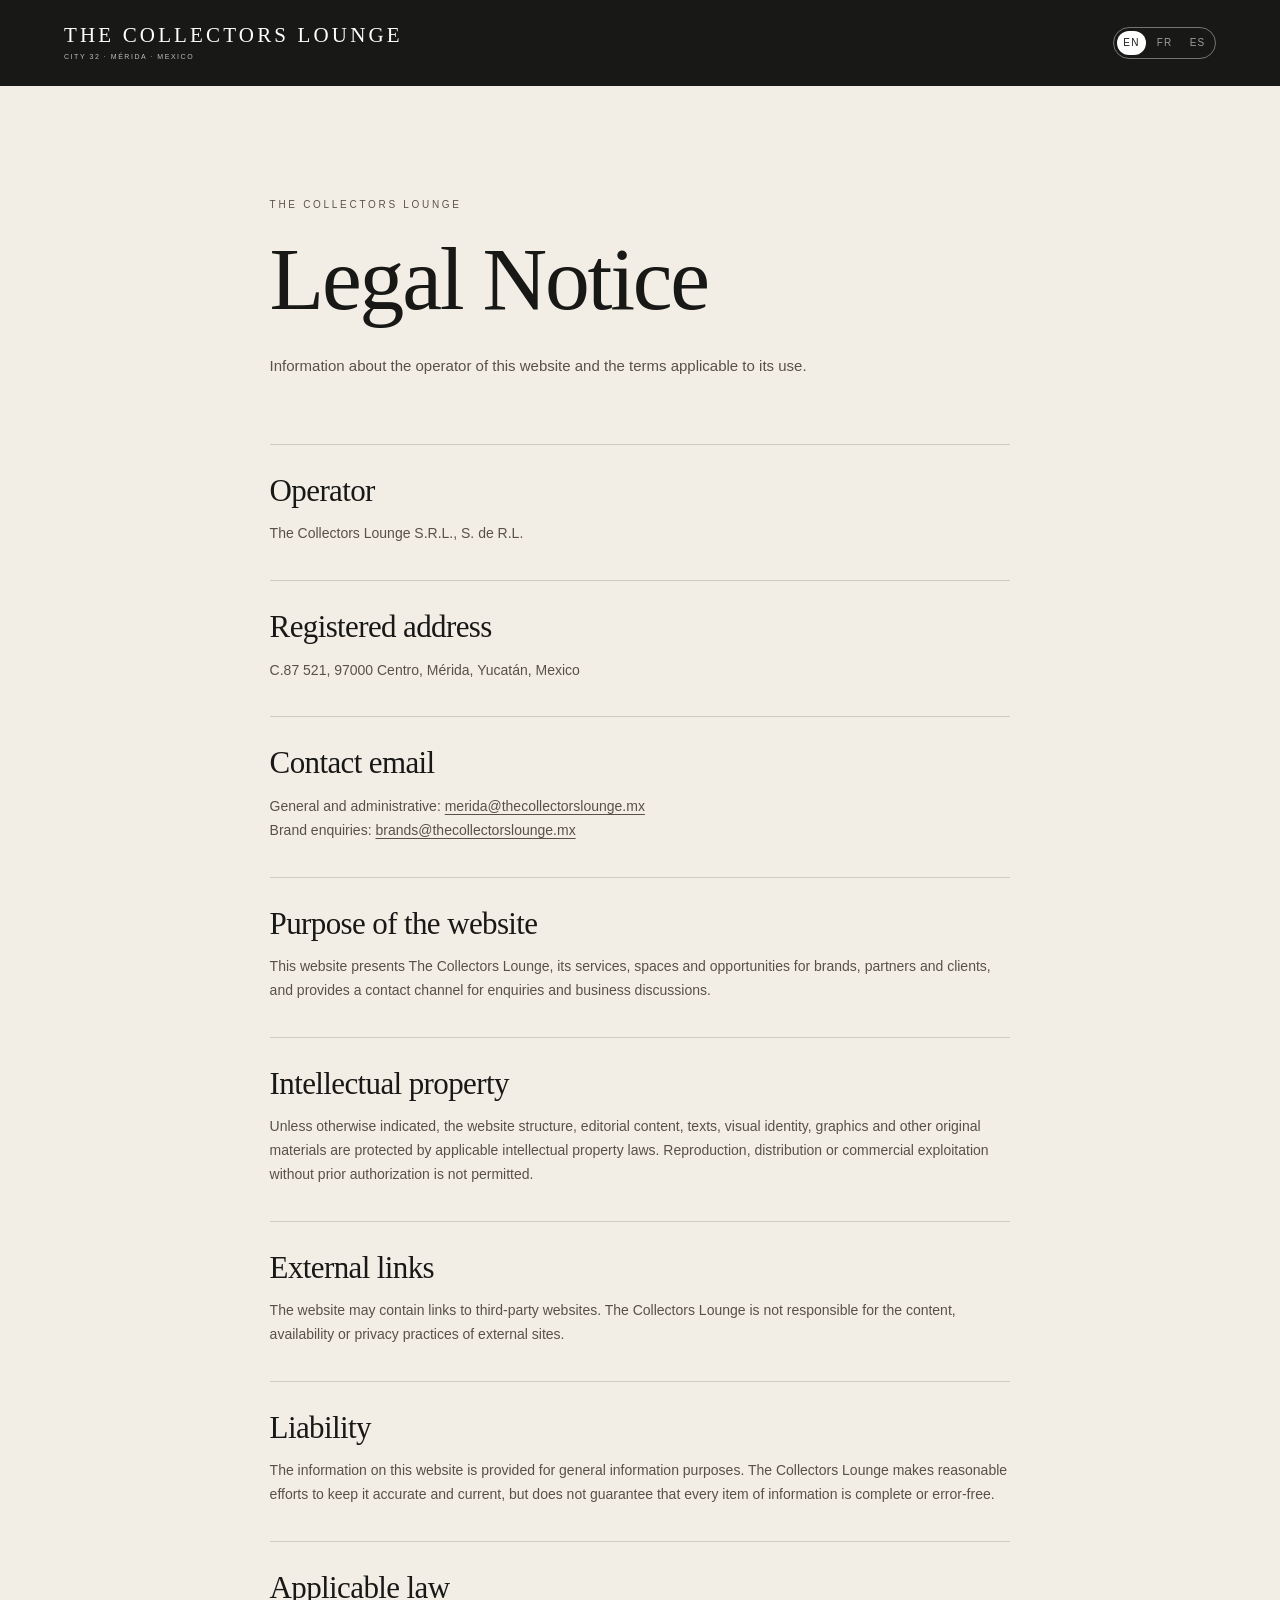
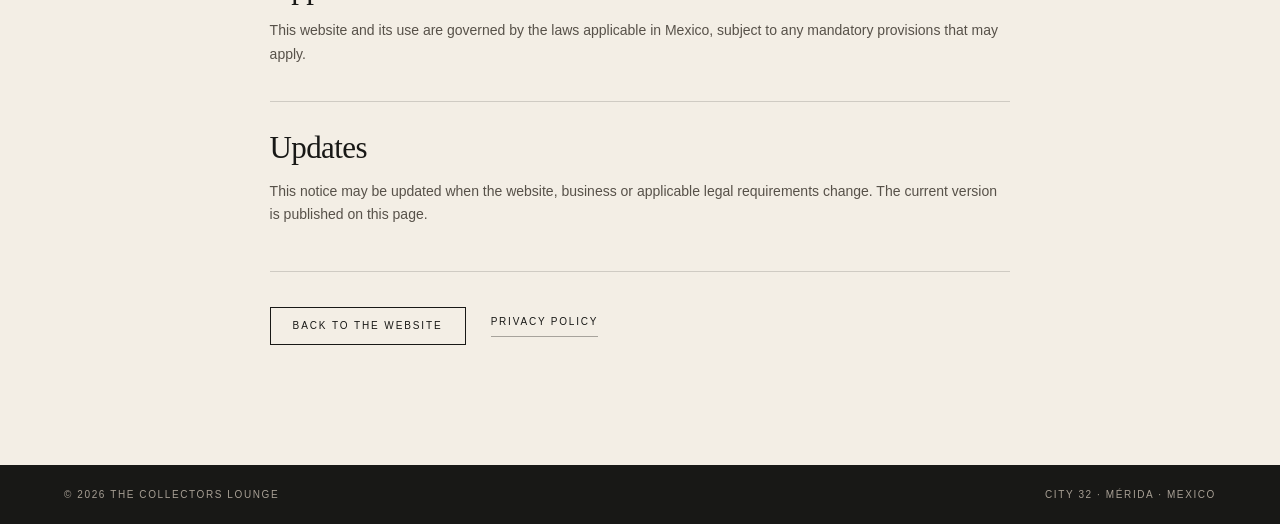
==== commit 001d5a77: "Add files via upload" ====
--- a/legal.html
+++ b/legal.html
@@ -1,13 +1,43 @@
-<!doctype html><html lang="en"><head><meta charset="utf-8"><meta name="viewport" content="width=device-width,initial-scale=1">
-<meta name="description" content="Legal Notice — The Collectors Lounge, Mérida, Mexico.">
-<title>Legal Notice — The Collectors Lounge</title><link rel="stylesheet" href="styles.css"><link rel="stylesheet" href="legal.css">
-<link rel="preconnect" href="https://fonts.googleapis.com"><link rel="preconnect" href="https://fonts.gstatic.com" crossorigin><link href="https://fonts.googleapis.com/css2?family=Cormorant+Garamond:ital,wght@0,400;0,500;1,400&family=Manrope:wght@300;400;500&display=swap" rel="stylesheet"></head>
+<!DOCTYPE html>
+
+<html lang="en"><head>
+<meta charset="utf-8"/>
+<meta content="width=device-width, initial-scale=1" name="viewport"/>
+<title>Legal Notice — The Collectors Lounge</title>
+<meta content="Legal Notice — The Collectors Lounge, Mérida, Mexico." name="description"/>
+<link href="https://thecollectorslounge.mx/legal" rel="canonical"/>
+<link href="https://thecollectorslounge.mx/legal" hreflang="en" rel="alternate"/>
+<link href="https://thecollectorslounge.mx/fr/legal" hreflang="fr" rel="alternate"/>
+<link href="https://thecollectorslounge.mx/es/legal" hreflang="es" rel="alternate"/>
+<link href="https://thecollectorslounge.mx/legal" hreflang="x-default" rel="alternate"/>
+<meta content="#181816" name="theme-color"/>
+<meta content="website" property="og:type"/>
+<meta content="The Collectors Lounge" property="og:site_name"/>
+<meta content="Legal Notice — The Collectors Lounge" property="og:title"/>
+<meta content="Legal Notice — The Collectors Lounge, Mérida, Mexico." property="og:description"/>
+<meta content="https://thecollectorslounge.mx/legal" property="og:url"/>
+<meta content="https://thecollectorslounge.mx/assets/og-image.jpg" property="og:image"/>
+<meta content="1200" property="og:image:width"/>
+<meta content="630" property="og:image:height"/>
+<meta content="The Collectors Lounge private boutique environment" property="og:image:alt"/>
+<meta content="en_US" property="og:locale"/>
+<meta content="fr_FR" property="og:locale:alternate"/>
+<meta content="es_MX" property="og:locale:alternate"/>
+<meta content="summary_large_image" name="twitter:card"/>
+<meta content="Legal Notice — The Collectors Lounge" name="twitter:title"/>
+<meta content="Legal Notice — The Collectors Lounge, Mérida, Mexico." name="twitter:description"/>
+<meta content="https://thecollectorslounge.mx/assets/og-image.jpg" name="twitter:image"/>
+<link href="/favicon.ico" rel="icon" sizes="48x48"/>
+<link href="/favicon.svg" rel="icon" type="image/svg+xml"/>
+<link href="/apple-touch-icon.png" rel="apple-touch-icon"/>
+<link as="font" crossorigin="" href="/assets/fonts/cormorant-garamond-400.woff2" rel="preload" type="font/woff2"/>
+<link as="font" crossorigin="" href="/assets/fonts/manrope-variable.woff2" rel="preload" type="font/woff2"/>
+<script src="/lang-redirect.js"></script>
+<link href="/styles.css" rel="stylesheet"/>
+<link href="/legal.css" rel="stylesheet"/>
+</head>
 <body class="policy-page">
-<a class="skip-link" href="#policy-content">Skip to content</a><header class="header policy-header"><a class="logo" href="index.html"><span>THE COLLECTORS LOUNGE</span><small>CITY 32 · MÉRIDA · MEXICO</small></a><div class="lang-switcher" aria-label="Language selector"><a href="?lang=en" data-lang="en">EN</a><a href="?lang=fr" data-lang="fr">FR</a><a href="?lang=es" data-lang="es">ES</a></div></header>
-<main class="policy-main" id="policy-content" tabindex="-1"><div class="policy-kicker" data-i18n="kicker"></div><h1 data-i18n="title"></h1><p class="policy-intro" data-i18n="intro"></p><section class="policy-section"><h2 data-i18n="operator"></h2><p data-i18n="operator_text"></p></section><section class="policy-section"><h2 data-i18n="address"></h2><p data-i18n="address_text"></p></section><section class="policy-section"><h2 data-i18n="email"></h2><p data-i18n="email_text"></p></section><section class="policy-section"><h2 data-i18n="purpose"></h2><p data-i18n="purpose_text"></p></section><section class="policy-section"><h2 data-i18n="ip"></h2><p data-i18n="ip_text"></p></section><section class="policy-section"><h2 data-i18n="links"></h2><p data-i18n="links_text"></p></section><section class="policy-section"><h2 data-i18n="liability"></h2><p data-i18n="liability_text"></p></section><section class="policy-section"><h2 data-i18n="law"></h2><p data-i18n="law_text"></p></section><section class="policy-section"><h2 data-i18n="updates"></h2><p data-i18n="updates_text"></p></section>
-<div class="policy-nav nav-with-languages"><a class="button" href="index.html" data-i18n="back"></a><a class="line-link" href="privacy.html" data-i18n="privacy"></a></div>
-</main><footer><span>© 2026 THE COLLECTORS LOUNGE</span><span>CITY 32 · MÉRIDA · MEXICO</span></footer>
-<script>
-const PAGE_TRANSLATIONS={"en":{"title":"Legal Notice","kicker":"THE COLLECTORS LOUNGE","intro":"Information about the operator of this website and the terms applicable to its use.","operator":"Operator","operator_text":"The Collectors Lounge S.R.L., S. de R.L.","address":"Registered address","address_text":"C.87 521, 97000 Centro, Mérida, Yucatán, Mexico","email":"Contact email","email_text":"merida@thecollectorslounge.mx","purpose":"Purpose of the website","purpose_text":"This website presents The Collectors Lounge, its services, spaces and opportunities for brands, partners and clients, and provides a contact channel for enquiries and business discussions.","ip":"Intellectual property","ip_text":"Unless otherwise indicated, the website structure, editorial content, texts, visual identity, graphics and other original materials are protected by applicable intellectual property laws. Reproduction, distribution or commercial exploitation without prior authorization is not permitted.","links":"External links","links_text":"The website may contain links to third-party websites. The Collectors Lounge is not responsible for the content, availability or privacy practices of external sites.","liability":"Liability","liability_text":"The information on this website is provided for general information purposes. The Collectors Lounge makes reasonable efforts to keep it accurate and current, but does not guarantee that every item of information is complete or error-free.","law":"Applicable law","law_text":"This website and its use are governed by the laws applicable in Mexico, subject to any mandatory provisions that may apply.","updates":"Updates","updates_text":"This notice may be updated when the website, business or applicable legal requirements change. The current version is published on this page.","back":"Back to the website","privacy":"Privacy Policy"},"fr":{"title":"Mentions légales","kicker":"THE COLLECTORS LOUNGE","intro":"Informations sur l’exploitant de ce site et les conditions applicables à son utilisation.","operator":"Exploitant","operator_text":"The Collectors Lounge S.R.L., S. de R.L.","address":"Adresse légale","address_text":"C.87 521, 97000 Centro, Mérida, Yucatán, Mexique","email":"Email de contact","email_text":"merida@thecollectorslounge.mx","purpose":"Objet du site","purpose_text":"Ce site présente The Collectors Lounge, ses services, ses espaces et ses opportunités pour les Maisons, partenaires et clients, et fournit un canal de contact pour les demandes et échanges professionnels.","ip":"Propriété intellectuelle","ip_text":"Sauf indication contraire, la structure du site, les contenus éditoriaux, textes, identité visuelle, éléments graphiques et autres contenus originaux sont protégés par les lois applicables en matière de propriété intellectuelle. Toute reproduction, diffusion ou exploitation commerciale sans autorisation préalable est interdite.","links":"Liens externes","links_text":"Le site peut contenir des liens vers des sites tiers. The Collectors Lounge n’est pas responsable du contenu, de la disponibilité ou des pratiques de confidentialité des sites externes.","liability":"Responsabilité","liability_text":"Les informations publiées sur ce site sont fournies à titre général. The Collectors Lounge s’efforce de les maintenir exactes et à jour, sans toutefois garantir que toutes les informations soient complètes ou exemptes d’erreurs.","law":"Droit applicable","law_text":"Ce site et son utilisation sont régis par les lois applicables au Mexique, sous réserve des dispositions impératives éventuellement applicables.","updates":"Mises à jour","updates_text":"Ces mentions peuvent être mises à jour lorsque le site, l’activité ou les exigences légales applicables évoluent. La version en vigueur est publiée sur cette page.","back":"Retour au site","privacy":"Politique de confidentialité"},"es":{"title":"Aviso legal","kicker":"THE COLLECTORS LOUNGE","intro":"Información sobre el operador de este sitio y las condiciones aplicables a su uso.","operator":"Operador","operator_text":"The Collectors Lounge S.R.L., S. de R.L.","address":"Domicilio legal","address_text":"C.87 521, 97000 Centro, Mérida, Yucatán, México","email":"Email de contacto","email_text":"merida@thecollectorslounge.mx","purpose":"Objeto del sitio","purpose_text":"Este sitio presenta The Collectors Lounge, sus servicios, espacios y oportunidades para marcas, socios y clientes, y ofrece un canal de contacto para consultas y conversaciones comerciales.","ip":"Propiedad intelectual","ip_text":"Salvo indicación en contrario, la estructura del sitio, los contenidos editoriales, textos, identidad visual, gráficos y demás materiales originales están protegidos por las leyes aplicables de propiedad intelectual. No se permite su reproducción, distribución o explotación comercial sin autorización previa.","links":"Enlaces externos","links_text":"El sitio puede contener enlaces a sitios de terceros. The Collectors Lounge no es responsable del contenido, disponibilidad o prácticas de privacidad de sitios externos.","liability":"Responsabilidad","liability_text":"La información de este sitio se proporciona con carácter general. The Collectors Lounge realiza esfuerzos razonables para mantenerla actualizada y correcta, pero no garantiza que toda la información sea completa o esté libre de errores.","law":"Ley aplicable","law_text":"Este sitio y su uso se rigen por las leyes aplicables en México, sin perjuicio de las disposiciones imperativas que puedan resultar aplicables.","updates":"Actualizaciones","updates_text":"Este aviso puede actualizarse cuando cambien el sitio, la actividad o los requisitos legales aplicables. La versión vigente se publica en esta página.","back":"Volver al sitio","privacy":"Política de privacidad"}};
-(function(){const p=new URLSearchParams(location.search);const lang=p.get('lang')||localStorage.getItem('tcl-lang')||'en';const d=PAGE_TRANSLATIONS[lang]||PAGE_TRANSLATIONS.en;document.documentElement.lang=lang;localStorage.setItem('tcl-lang',lang);document.querySelectorAll('[data-i18n]').forEach(e=>{const k=e.dataset.i18n;if(d[k]!=null)e.innerHTML=d[k]});document.querySelectorAll('[data-lang]').forEach(a=>a.classList.toggle('active',a.dataset.lang===lang));document.title=d.title+' — The Collectors Lounge';})();
-</script></body></html>+<a class="skip-link" data-i18n="skip" href="#policy-content">Skip to content</a><header class="header policy-header"><a class="logo" href="/"><span>THE COLLECTORS LOUNGE</span><small>CITY 32 · MÉRIDA · MEXICO</small></a><div aria-label="Language selector" class="lang-switcher"><a aria-current="true" class="active" data-lang="en" href="/legal" hreflang="en" lang="en">EN</a><a data-lang="fr" href="/fr/legal" hreflang="fr" lang="fr">FR</a><a data-lang="es" href="/es/legal" hreflang="es" lang="es">ES</a></div></header>
+<main class="policy-main" id="policy-content" tabindex="-1"><div class="policy-kicker" data-i18n="kicker">THE COLLECTORS LOUNGE</div><h1 data-i18n="title">Legal Notice</h1><p class="policy-intro" data-i18n="intro">Information about the operator of this website and the terms applicable to its use.</p><section class="policy-section"><h2 data-i18n="operator">Operator</h2><p data-i18n="operator_text">The Collectors Lounge S.R.L., S. de R.L.</p></section><section class="policy-section"><h2 data-i18n="address">Registered address</h2><p data-i18n="address_text">C.87 521, 97000 Centro, Mérida, Yucatán, Mexico</p></section><section class="policy-section"><h2 data-i18n="email">Contact email</h2><p data-i18n="email_text">General and administrative: <a href="mailto:merida@thecollectorslounge.mx">merida@thecollectorslounge.mx</a><br/>Brand enquiries: <a href="mailto:brands@thecollectorslounge.mx">brands@thecollectorslounge.mx</a></p></section><section class="policy-section"><h2 data-i18n="purpose">Purpose of the website</h2><p data-i18n="purpose_text">This website presents The Collectors Lounge, its services, spaces and opportunities for brands, partners and clients, and provides a contact channel for enquiries and business discussions.</p></section><section class="policy-section"><h2 data-i18n="ip">Intellectual property</h2><p data-i18n="ip_text">Unless otherwise indicated, the website structure, editorial content, texts, visual identity, graphics and other original materials are protected by applicable intellectual property laws. Reproduction, distribution or commercial exploitation without prior authorization is not permitted.</p></section><section class="policy-section"><h2 data-i18n="links">External links</h2><p data-i18n="links_text">The website may contain links to third-party websites. The Collectors Lounge is not responsible for the content, availability or privacy practices of external sites.</p></section><section class="policy-section"><h2 data-i18n="liability">Liability</h2><p data-i18n="liability_text">The information on this website is provided for general information purposes. The Collectors Lounge makes reasonable efforts to keep it accurate and current, but does not guarantee that every item of information is complete or error-free.</p></section><section class="policy-section"><h2 data-i18n="law">Applicable law</h2><p data-i18n="law_text">This website and its use are governed by the laws applicable in Mexico, subject to any mandatory provisions that may apply.</p></section><section class="policy-section"><h2 data-i18n="updates">Updates</h2><p data-i18n="updates_text">This notice may be updated when the website, business or applicable legal requirements change. The current version is published on this page.</p></section>
+<div class="policy-nav nav-with-languages"><a class="button" data-i18n="back" href="/">Back to the website</a><a class="line-link" data-i18n="privacy" href="/privacy">Privacy Policy</a></div>
+</main><footer><span>© 2026 THE COLLECTORS LOUNGE</span><span>CITY 32 · MÉRIDA · MEXICO</span></footer></body></html>
--- a/styles.css
+++ b/styles.css
@@ -1,3 +1,10 @@
+/* ===== Polices auto-hébergées (V6.2) : plus de dépendance à Google Fonts ===== */
+@font-face{font-family:"Cormorant Garamond";font-style:normal;font-weight:400;font-display:swap;src:url(/assets/fonts/cormorant-garamond-400.woff2) format("woff2")}
+@font-face{font-family:"Cormorant Garamond";font-style:normal;font-weight:500;font-display:swap;src:url(/assets/fonts/cormorant-garamond-500.woff2) format("woff2")}
+@font-face{font-family:"Cormorant Garamond";font-style:normal;font-weight:600;font-display:swap;src:url(/assets/fonts/cormorant-garamond-600.woff2) format("woff2")}
+@font-face{font-family:"Cormorant Garamond";font-style:italic;font-weight:400;font-display:swap;src:url(/assets/fonts/cormorant-garamond-400-italic.woff2) format("woff2")}
+@font-face{font-family:"Manrope";font-style:normal;font-weight:200 800;font-display:swap;src:url(/assets/fonts/manrope-variable.woff2) format("woff2")}
+
 :root{
   --ivory:#f3eee5;
   --paper:#eee8de;
@@ -39,11 +46,11 @@
 .header{position:absolute;z-index:30;top:0;left:0;width:100%;display:grid;grid-template-columns:auto minmax(0,1fr) auto;align-items:center;gap:32px;padding:25px var(--gutter);color:#fff;transition:background .25s ease,backdrop-filter .25s ease}
 .logo{display:inline-flex;flex-direction:column;align-items:flex-start;font:500 21px/1 "Cormorant Garamond",Georgia,serif;letter-spacing:.15em;white-space:nowrap}
 .logo small{display:block;margin-top:7px;font:500 7px/1.2 "Manrope",Arial,sans-serif;letter-spacing:.22em;opacity:.72}
-.nav{display:flex;align-items:center;justify-content:flex-end;gap:clamp(16px,1.7vw,28px);min-width:0;font-size:9px;letter-spacing:.17em;text-transform:uppercase}
+.nav{display:flex;align-items:center;justify-content:flex-end;gap:clamp(16px,1.7vw,28px);min-width:0;font-size:10px;letter-spacing:.17em;text-transform:uppercase}
 .nav a{opacity:.84;transition:opacity .18s ease}
 .nav a:hover,.nav a:focus-visible{opacity:1}
-.menu{display:none;background:transparent;border:1px solid rgba(255,255,255,.5);color:#fff;padding:10px 13px;font-size:9px;line-height:1;letter-spacing:.16em;text-transform:uppercase;cursor:pointer}
-.lang-switcher{display:flex;align-items:center;gap:4px;flex:0 0 auto;padding:3px;border:1px solid rgba(255,255,255,.4);border-radius:999px;font-size:8px;line-height:1;letter-spacing:.12em;text-transform:uppercase}
+.menu{display:none;background:transparent;border:1px solid rgba(255,255,255,.5);color:#fff;padding:10px 13px;font-size:10px;line-height:1;letter-spacing:.16em;text-transform:uppercase;cursor:pointer}
+.lang-switcher{display:flex;align-items:center;gap:4px;flex:0 0 auto;padding:3px;border:1px solid rgba(255,255,255,.4);border-radius:999px;font-size:10px;line-height:1;letter-spacing:.12em;text-transform:uppercase}
 .lang-switcher a{display:inline-flex;align-items:center;justify-content:center;min-width:29px;min-height:24px;padding:5px 6px;border-radius:999px;opacity:.58;transition:background .18s ease,color .18s ease,opacity .18s ease}
 .lang-switcher a:hover,.lang-switcher a:focus-visible,.lang-switcher a.active{background:#fff;color:var(--ink);opacity:1;outline:0}
 
@@ -59,11 +66,11 @@
 h3{font-size:32px;line-height:1.02;margin:20px 0 14px}
 h1 i,h2 i,h3 i{font-style:italic}
 .lead{font-size:15px;line-height:1.7;max-width:590px;color:#e6dfd4;margin:30px 0 34px}
-.line-link{display:inline-flex;align-items:center;gap:14px;text-transform:uppercase;letter-spacing:.18em;font-size:9px;line-height:1.2;border-bottom:1px solid rgba(24,24,22,.35);padding:0 0 8px;transition:border-color .18s ease,opacity .18s ease}
+.line-link{display:inline-flex;align-items:center;gap:14px;text-transform:uppercase;letter-spacing:.18em;font-size:10px;line-height:1.2;border-bottom:1px solid rgba(24,24,22,.35);padding:0 0 8px;transition:border-color .18s ease,opacity .18s ease}
 .line-link span{font-size:15px;line-height:0;transition:transform .18s ease}
 .line-link:hover span{transform:translateX(3px)}
 .line-link.light{color:#fff;border-color:rgba(255,255,255,.6)}
-.hero-foot{position:absolute;z-index:1;left:10vw;right:7vw;bottom:28px;font-size:8px;line-height:1.7;letter-spacing:.21em;color:#ded7cb}
+.hero-foot{position:absolute;z-index:1;left:10vw;right:7vw;bottom:28px;font-size:10px;line-height:1.7;letter-spacing:.21em;color:#ded7cb}
 
 .section{padding:var(--section-y) var(--gutter)}
 .intro{display:grid;grid-template-columns:.65fr 1.35fr;gap:10vw}
@@ -76,7 +83,7 @@
 .image-break{position:relative;height:clamp(400px,43vw,620px);overflow:hidden;background:#9c9387}
 .image-break img{width:100%;height:100%;object-fit:cover;display:block;filter:saturate(.8)}
 .image-break:after{content:"";position:absolute;inset:0;background:linear-gradient(90deg,rgba(20,18,15,.18),transparent 55%,rgba(20,18,15,.2))}
-.image-caption{position:absolute;z-index:1;bottom:25px;left:5vw;color:#fff;font-size:8px;letter-spacing:.22em}
+.image-caption{position:absolute;z-index:1;bottom:25px;left:5vw;color:#fff;font-size:10px;letter-spacing:.22em}
 
 .space-section{background:#f6f1e8}
 .section-head{display:grid;grid-template-columns:.65fr 1fr 1fr;gap:5vw;align-items:start;margin-bottom:65px}
@@ -85,13 +92,13 @@
 .space-gallery figure{margin:0;position:relative;overflow:hidden;background:#c8bdae;aspect-ratio:16/10}
 .space-gallery img{width:100%;height:100%;object-fit:cover;object-position:center;display:block;filter:saturate(.82);transition:transform .6s cubic-bezier(.2,.65,.25,1)}
 .space-gallery figure:hover img{transform:scale(1.015)}
-.space-gallery figcaption{position:absolute;z-index:2;left:22px;bottom:18px;color:#fff;text-transform:uppercase;letter-spacing:.18em;font-size:9px;text-shadow:0 1px 8px #000}
+.space-gallery figcaption{position:absolute;z-index:2;left:22px;bottom:18px;color:#fff;text-transform:uppercase;letter-spacing:.18em;font-size:10px;text-shadow:0 1px 8px #000}
 .space-gallery figure:after{content:"";position:absolute;inset:0;background:linear-gradient(transparent 48%,rgba(0,0,0,.48))}
 
 .space-stats{display:grid;grid-template-columns:repeat(5,minmax(0,1fr));border-top:1px solid var(--line);border-bottom:1px solid var(--line)}
 .space-stats article{padding:28px 24px 32px 0;border-right:1px solid var(--line);margin-right:24px;display:grid;grid-template-rows:20px 60px auto 1fr;min-height:180px}
 .space-stats article:last-child{border-right:0;margin-right:0}
-.space-stats span{font-size:9px;letter-spacing:.2em;color:var(--stone)}
+.space-stats span{font-size:10px;letter-spacing:.2em;color:var(--stone)}
 .space-stats strong{font-family:"Cormorant Garamond",serif;font-size:48px;font-weight:400;line-height:1}
 .space-stats small{font-size:10px;line-height:1.4;letter-spacing:.08em;text-transform:uppercase;margin-top:10px}
 .space-stats em{font-size:11px;line-height:1.55;color:#6b645b;margin-top:7px}
@@ -99,7 +106,7 @@
 .space-details h3{font-size:30px;font-weight:500;margin:0 0 12px}
 .space-details p{font-size:13px;line-height:1.75;color:#5c554d;max-width:350px;margin:0}
 .included-grid{display:grid;grid-template-columns:repeat(3,1fr);gap:0;border-top:1px solid var(--line);margin-top:55px}
-.included-grid span{padding:18px 20px 18px 0;border-bottom:1px solid var(--line);font-size:9px;line-height:1.4;letter-spacing:.16em;text-transform:uppercase;color:#5f584f}
+.included-grid span{padding:18px 20px 18px 0;border-bottom:1px solid var(--line);font-size:10px;line-height:1.4;letter-spacing:.16em;text-transform:uppercase;color:#5f584f}
 .space-note{margin-top:28px;padding-top:22px;border-top:1px solid var(--line);font-size:12px;line-height:1.7;color:#686158;max-width:900px}
 
 .offers{background:var(--paper)}
@@ -113,7 +120,7 @@
 .offer-grid{display:grid;grid-template-columns:repeat(5,minmax(0,1fr));border-top:1px solid var(--line);margin-top:65px}
 .offer-grid article{padding:30px 24px 10px 0;border-right:1px solid var(--line);margin-right:24px;min-height:310px;display:grid;grid-template-rows:20px auto 1fr auto}
 .offer-grid article:last-child{border-right:0;margin-right:0}
-.offer-grid span,.community-grid span{font-size:9px;letter-spacing:.2em;color:var(--stone)}
+.offer-grid span,.community-grid span{font-size:10px;letter-spacing:.2em;color:var(--stone)}
 .offer-grid p{font-size:13px;line-height:1.7;color:var(--muted);max-width:240px;min-height:90px;margin:0}
 
 .community{background:var(--ink);color:#f1ece3}
@@ -127,13 +134,13 @@
 .community-grid span{color:#aaa197}
 .community-grid strong{font:500 27px/1.05 "Cormorant Garamond",serif}
 .community-grid small{font-size:11px;line-height:1.55;color:#aaa197}
-.universes{font-size:9px;letter-spacing:.19em;color:#aaa197;line-height:2.2;margin-top:32px;max-width:900px}
+.universes{font-size:10px;letter-spacing:.19em;color:#aaa197;line-height:2.2;margin-top:32px;max-width:900px}
 
 .experience{background:var(--ivory);display:grid;grid-template-columns:1.1fr .9fr;gap:8vw;align-items:end}
 .experience-copy{max-width:760px}
 .experience-copy h2{margin:22px 0 30px}
 .experience-copy p{font-size:14px;color:var(--muted);max-width:620px;margin:0 0 18px}
-.experience-tags{display:flex;flex-wrap:wrap;gap:8px 16px;margin-top:28px;font-size:9px;letter-spacing:.15em;text-transform:uppercase;color:var(--stone)}
+.experience-tags{display:flex;flex-wrap:wrap;gap:8px 16px;margin-top:28px;font-size:10px;letter-spacing:.15em;text-transform:uppercase;color:var(--stone)}
 .experience-tags span{border-bottom:1px solid var(--line);padding-bottom:5px}
 .experience-image{height:480px;overflow:hidden;background:#b5aa9c}
 .experience-image img{width:100%;height:100%;object-fit:cover;object-position:center;display:block;filter:saturate(.78)}
@@ -157,7 +164,7 @@
 .location-copy p{color:var(--muted);font-size:14px;margin:0 0 18px}
 
 .statement{text-align:center;padding:clamp(90px,10vw,145px) 7vw;background:var(--ivory)}
-.statement p{font-size:9px;letter-spacing:.28em;color:var(--stone);margin:0 0 30px}
+.statement p{font-size:10px;letter-spacing:.28em;color:var(--stone);margin:0 0 30px}
 .statement h2{font-size:clamp(48px,6vw,78px)}
 .statement-sub{font-size:14px!important;color:var(--muted)!important;letter-spacing:.05em;margin:28px 0 0!important}
 .house-support{background:var(--paper)}
@@ -173,7 +180,7 @@
 .contact-form{display:grid;grid-template-columns:1fr 1fr;gap:25px 28px;margin-top:4px}
 .form-field{display:flex;flex-direction:column;gap:8px;border-bottom:1px solid rgba(24,24,22,.32);padding-bottom:8px}
 .form-field-full{grid-column:1/-1}
-.form-field label{font-size:9px;line-height:1.3;letter-spacing:.18em;text-transform:uppercase;color:#5e574f}
+.form-field label{font-size:10px;line-height:1.3;letter-spacing:.18em;text-transform:uppercase;color:#5e574f}
 .form-field input,.form-field select,.form-field textarea{width:100%;border:0;outline:0;background:transparent;color:var(--ink);font:400 17px/1.35 "Cormorant Garamond",Georgia,serif;padding:3px 0;border-radius:0}
 .form-field select{font-family:"Manrope",Arial,sans-serif;font-size:12px;font-weight:300}
 .form-field textarea{resize:vertical;min-height:115px;line-height:1.5}
@@ -183,24 +190,24 @@
 .form-consents label{display:flex;align-items:flex-start;gap:9px;font-size:10px;line-height:1.45;color:#5e574f}
 .form-consents input{margin:2px 0 0;accent-color:var(--ink)}
 .form-actions{display:flex;align-items:center;gap:20px;flex-wrap:wrap;margin-top:6px}
-.button{display:inline-block;border:1px solid var(--ink);background:transparent;color:var(--ink);padding:12px 22px;text-transform:uppercase;letter-spacing:.19em;font-size:9px;line-height:1.2;transition:background .2s ease,color .2s ease}
+.button{display:inline-block;border:1px solid var(--ink);background:transparent;color:var(--ink);padding:12px 22px;text-transform:uppercase;letter-spacing:.19em;font-size:10px;line-height:1.2;transition:background .2s ease,color .2s ease}
 .button:hover{background:var(--ink);color:var(--ivory)}
 .form-submit{cursor:pointer;font-family:"Manrope",Arial,sans-serif}
 .form-submit:disabled{opacity:.5;cursor:wait}
 .form-status{font-size:11px!important;margin:0!important;color:#514b43!important}
 .form-status.is-success{color:#38543d!important}.form-status.is-error{color:#743c34!important}
-.note{font-size:9px!important;line-height:1.55!important;color:#746c62!important;margin-top:34px;max-width:390px}
+.note{font-size:10px!important;line-height:1.55!important;color:#746c62!important;margin-top:34px;max-width:390px}
 .contact-direct{margin-top:34px;padding-top:20px;border-top:1px solid rgba(24,24,22,.18);display:flex;gap:12px;flex-wrap:wrap;font-size:11px;color:#5d564d}
 .contact-direct a{border-bottom:1px solid rgba(24,24,22,.35)}
 
-footer{display:flex;align-items:center;justify-content:space-between;gap:20px;background:var(--ink);color:#a79f94;padding:22px var(--gutter);font-size:8px;line-height:1.5;letter-spacing:.16em;text-transform:uppercase}
+footer{display:flex;align-items:center;justify-content:space-between;gap:20px;background:var(--ink);color:#a79f94;padding:22px var(--gutter);font-size:10px;line-height:1.5;letter-spacing:.16em;text-transform:uppercase}
 .footer-links{display:flex;gap:18px;flex-wrap:wrap}
 .footer-links a{border-bottom:1px solid rgba(255,255,255,.18)}
 
 @media (max-width:1100px){
   :root{--gutter:clamp(24px,4.5vw,56px)}
   .header{gap:20px}
-  .nav{gap:14px;font-size:8px}
+  .nav{gap:14px;font-size:10px}
   .logo{font-size:19px}
   .offers-head,.identity-image,.offer-grid{width:88%}
   .offer-grid{grid-template-columns:repeat(3,minmax(0,1fr));row-gap:0}
@@ -267,8 +274,8 @@
   .header{padding-top:16px}
   .logo{font-size:14px;letter-spacing:.13em}
   .logo small{font-size:5.5px;letter-spacing:.16em}
-  .menu{padding:9px 11px;font-size:8px}
-  .lang-switcher{gap:2px;padding:2px;font-size:7px}
+  .menu{padding:9px 11px;font-size:10px}
+  .lang-switcher{gap:2px;padding:2px;font-size:10px}
   .lang-switcher a{min-width:27px;min-height:22px;padding:4px 5px}
   .nav{width:min(340px,91vw);padding:98px 28px 28px;gap:19px}
   .nav::before{left:28px;top:28px}
@@ -277,7 +284,7 @@
   .hero-shade{background:linear-gradient(90deg,rgba(20,19,17,.8),rgba(20,19,17,.24) 90%)}
   .hero h1{font-size:54px;line-height:.92}
   .hero .lead{font-size:13px;line-height:1.65}
-  .hero-foot{font-size:7px;letter-spacing:.17em}
+  .hero-foot{font-size:10px;letter-spacing:.17em}
   h2{font-size:clamp(46px,14vw,64px)}
   h3{font-size:28px}
   .section-head{gap:25px;margin-bottom:38px}
@@ -301,7 +308,7 @@
   .community-grid{grid-template-columns:1fr}
   .community-grid>div,.community-grid>div:nth-child(even){border-right:0;margin-right:0}
   .community-grid>div:last-child{border-bottom:0}
-  .universes{font-size:8px;letter-spacing:.15em}
+  .universes{font-size:10px;letter-spacing:.15em}
   .experience-image{height:340px}
   .city32-exterior,.city32-interior{aspect-ratio:4/3}
   .location-image{height:350px}
@@ -313,10 +320,756 @@
   .form-consents{grid-column:auto}
   .form-actions{align-items:flex-start;flex-direction:column;gap:14px}
   .contact-email{font-size:23px;overflow-wrap:anywhere}
-  footer{font-size:7px}
+  footer{font-size:10px}
 }
 
 @media (prefers-reduced-motion:reduce){
   html{scroll-behavior:auto}
   *,*::before,*::after{scroll-behavior:auto!important;transition-duration:.01ms!important;animation-duration:.01ms!important;animation-iteration-count:1!important}
 }
+
+
+/* =========================================================
+   THE COLLECTORS LOUNGE — V6.1 ART DIRECTION PREVIEW
+   ========================================================= */
+
+:root{
+  --tcl-ink:#191815;
+  --tcl-ivory:#f4efe6;
+  --tcl-paper:#eee7dc;
+  --tcl-sand:#d2c6b6;
+  --tcl-gold:#9b7b48;
+  --tcl-line:rgba(25,24,21,.16);
+  --tcl-dark-line:rgba(244,239,230,.20);
+  --tcl-ease:cubic-bezier(.22,.61,.36,1);
+}
+
+/* --- 01 HERO: cinematic, quieter, more editorial --- */
+.hero{
+  min-height:100svh;
+  height:min(100svh,980px);
+  background:var(--tcl-ink);
+}
+.hero-img{
+  object-position:center 46%;
+  transform:scale(1.015);
+}
+.hero-shade{
+  background:
+    linear-gradient(90deg,rgba(18,17,15,.82) 0%,rgba(18,17,15,.42) 43%,rgba(18,17,15,.10) 78%),
+    linear-gradient(0deg,rgba(18,17,15,.40),transparent 35%);
+}
+.hero-content{
+  width:min(790px,76vw);
+  margin-left:10vw;
+  padding-top:clamp(40px,7vh,90px);
+}
+.hero-content h1{
+  font-size:clamp(4.5rem,8vw,8.4rem);
+  line-height:.82;
+  letter-spacing:-.035em;
+  margin:0;
+}
+.hero-content .lead{
+  max-width:540px;
+  margin-top:42px;
+  font-size:clamp(14px,1.1vw,16px);
+  line-height:1.8;
+}
+.hero-cta{
+  margin-top:38px;
+  font-size:10px;
+  letter-spacing:.18em;
+}
+.hero-foot{
+  left:10vw;
+  right:auto;
+  bottom:30px;
+  letter-spacing:.23em;
+  opacity:.76;
+}
+
+/* --- Shared editorial labels --- */
+.section>.label,
+.section-head>.label,
+.contact .label,
+.statement>p:first-child{
+  font-size:10px;
+  letter-spacing:.25em;
+}
+
+/* --- 02 THE HOUSE: more asymmetry and silence --- */
+.intro{
+  grid-template-columns:.42fr 1.58fr;
+  gap:8vw;
+  padding-top:clamp(9rem,14vw,14rem);
+  padding-bottom:clamp(9rem,14vw,14rem);
+}
+.intro .label{
+  padding-top:12px;
+}
+.copy{
+  max-width:820px;
+}
+.copy h2{
+  font-size:clamp(4rem,7vw,7rem);
+  line-height:.86;
+  letter-spacing:-.025em;
+  margin-bottom:55px;
+}
+.copy p{
+  max-width:680px;
+  font-size:15px;
+  line-height:1.9;
+}
+.copy .gold-note{
+  max-width:600px;
+  margin-top:42px;
+  padding-top:18px;
+  border-top:1px solid rgba(155,123,72,.45);
+  font-size:11px!important;
+  line-height:1.7;
+  letter-spacing:.08em;
+}
+
+/* --- 03 THE SPACE: editorial mosaic --- */
+.space-section{
+  padding-top:clamp(8rem,12vw,12rem);
+  padding-bottom:clamp(8rem,12vw,12rem);
+}
+.space-section .section-head{
+  grid-template-columns:.55fr 1.1fr .75fr;
+  margin-bottom:75px;
+}
+.space-section .section-head h2{
+  font-size:clamp(4rem,6.5vw,6.8rem);
+  line-height:.86;
+  letter-spacing:-.025em;
+}
+.space-gallery{
+  grid-template-columns:repeat(12,minmax(0,1fr));
+  gap:22px;
+  margin-bottom:24px;
+}
+.space-gallery figure{
+  aspect-ratio:auto;
+  height:clamp(360px,38vw,590px);
+}
+.space-gallery figure:first-child{
+  grid-column:1 / span 7;
+}
+.space-gallery figure:nth-child(2){
+  grid-column:8 / span 5;
+  margin-top:80px;
+}
+.space-gallery-extra{
+  margin-bottom:85px;
+}
+.space-gallery-extra figure:first-child{
+  grid-column:1 / span 5;
+  height:clamp(300px,31vw,480px);
+  margin-top:0;
+}
+.space-gallery-extra figure:nth-child(2){
+  grid-column:6 / span 7;
+  height:clamp(360px,38vw,590px);
+  margin-top:70px;
+}
+.space-gallery img{
+  filter:saturate(.76);
+  transition:transform 1s var(--tcl-ease);
+}
+.space-gallery figure:hover img{
+  transform:scale(1.022);
+}
+.space-stats{
+  border-top:1px solid var(--tcl-line);
+  padding-top:28px;
+}
+
+/* --- 04 OFFERS: turn cards into a Maison catalogue --- */
+.offers{
+  padding-top:clamp(9rem,13vw,13rem);
+  padding-bottom:clamp(9rem,13vw,13rem);
+}
+.offers-head{
+  width:min(82%,var(--content));
+}
+.identity-title{
+  display:block;
+  font-size:clamp(4.4rem,7.3vw,8rem);
+  line-height:.82;
+  letter-spacing:-.035em;
+  margin-top:28px;
+}
+.identity-title span,
+.identity-title i{
+  display:block;
+}
+.identity-title i{
+  text-align:right;
+}
+.offers-head>p{
+  max-width:520px;
+  margin-top:45px;
+  line-height:1.85;
+}
+.identity-image{
+  width:min(74%,var(--content));
+  margin:90px 9% 0 auto;
+  aspect-ratio:16/7;
+}
+.identity-image img{
+  object-position:center 48%;
+  transition:transform 1s var(--tcl-ease);
+}
+.offer-grid{
+  width:min(82%,var(--content));
+  display:block;
+  margin-top:95px;
+  border-top:1px solid var(--tcl-line);
+}
+.offer-grid article{
+  display:grid;
+  grid-template-columns:60px 1.2fr 1.5fr auto;
+  align-items:center;
+  gap:28px;
+  min-height:122px;
+  padding:22px 0;
+  border-bottom:1px solid var(--tcl-line);
+  transition:padding .45s var(--tcl-ease),background .45s var(--tcl-ease);
+}
+.offer-grid article:hover{
+  padding-left:18px;
+  padding-right:18px;
+  background:rgba(155,123,72,.055);
+}
+.offer-grid article>span{
+  font-size:10px;
+  letter-spacing:.2em;
+  color:var(--tcl-gold);
+}
+.offer-grid h3{
+  font-size:clamp(25px,2.4vw,36px);
+  line-height:1;
+  margin:0;
+}
+.offer-grid p{
+  min-height:0;
+  max-width:360px;
+  margin:0;
+  font-size:12px;
+  line-height:1.65;
+}
+.offer-grid .line-link{
+  white-space:nowrap;
+}
+
+/* --- 05 BEYOND RETAIL: manifesto treatment --- */
+.community{
+  padding-top:clamp(10rem,15vw,15rem);
+  padding-bottom:clamp(9rem,13vw,13rem);
+}
+.community-top{
+  grid-template-columns:1.25fr .75fr;
+  gap:9vw;
+  margin:65px 0 110px;
+}
+.community-top h2{
+  font-size:clamp(4.2rem,7vw,7.6rem);
+  line-height:.84;
+  letter-spacing:-.03em;
+}
+.community-top p{
+  align-self:end;
+  line-height:1.9;
+}
+.community-grid{
+  grid-template-columns:repeat(4,1fr);
+}
+.community-grid>div{
+  min-height:210px;
+  padding:34px 26px 34px 0;
+}
+.community-grid strong{
+  font-size:31px;
+}
+.universes{
+  margin-top:40px;
+  letter-spacing:.18em;
+  line-height:2.4;
+  opacity:.7;
+}
+
+/* --- 06 EXPERIENCE: image as an object, not a card --- */
+.experience{
+  grid-template-columns:.9fr 1.1fr;
+  gap:9vw;
+  padding-top:clamp(9rem,13vw,13rem);
+  padding-bottom:clamp(9rem,13vw,13rem);
+}
+.experience-copy h2{
+  font-size:clamp(3.8rem,6vw,6.3rem);
+  line-height:.86;
+  letter-spacing:-.025em;
+  margin:28px 0 42px;
+}
+.experience-copy p{
+  line-height:1.9;
+}
+.experience-image{
+  height:clamp(500px,55vw,760px);
+}
+.experience-image img{
+  object-position:center;
+  transition:transform 1.1s var(--tcl-ease);
+}
+
+/* --- 07 CITY32: staggered architecture --- */
+.city32{
+  grid-template-columns:.9fr 1.1fr;
+  gap:8vw;
+  padding-top:clamp(9rem,13vw,13rem);
+  padding-bottom:clamp(9rem,13vw,13rem);
+}
+.city32-images{
+  gap:22px;
+}
+.city32-exterior{
+  width:86%;
+  margin-left:auto;
+  aspect-ratio:4/3;
+}
+.city32-interior{
+  width:70%;
+  aspect-ratio:4/3;
+  margin-top:-45px;
+}
+.city32-copy{
+  max-width:650px;
+}
+.city32-copy h2{
+  font-size:clamp(3.8rem,6vw,6.3rem);
+  line-height:.86;
+  letter-spacing:-.025em;
+  margin:28px 0 40px;
+}
+.city32-copy p{
+  line-height:1.9;
+}
+
+/* --- 08 MERIDA: destination image dominance --- */
+.location{
+  grid-template-columns:1.05fr .95fr;
+  gap:8vw;
+  padding-top:clamp(8rem,12vw,12rem);
+  padding-bottom:clamp(8rem,12vw,12rem);
+}
+.location-image{
+  height:clamp(520px,57vw,820px);
+}
+.location-copy h2{
+  font-size:clamp(4.2rem,7vw,7rem);
+  line-height:.84;
+  letter-spacing:-.03em;
+}
+.location-copy p{
+  line-height:1.9;
+}
+
+/* --- 09 SIGNATURE STATEMENT: dark interlude --- */
+.statement{
+  padding:clamp(11rem,16vw,17rem) 7vw;
+  background:var(--tcl-ink);
+  color:var(--tcl-ivory);
+}
+.statement p:first-child{
+  color:#a9a196;
+}
+.statement h2{
+  font-size:clamp(4.5rem,8vw,8.5rem);
+  line-height:.82;
+  letter-spacing:-.035em;
+}
+.statement-sub{
+  color:#bcb4a9!important;
+  max-width:600px;
+  margin:45px auto 0!important;
+  line-height:1.8!important;
+}
+
+/* --- 10 HOSTED BY TCL --- */
+.house-support{
+  padding-top:clamp(8rem,11vw,11rem);
+  padding-bottom:clamp(8rem,11vw,11rem);
+}
+.support-grid{
+  gap:12vw;
+  margin-top:55px;
+}
+.support-grid h2{
+  font-size:clamp(4rem,6vw,6.2rem);
+  line-height:.86;
+}
+.support-grid p{
+  line-height:1.9;
+}
+
+/* --- 11 CONTACT: private invitation --- */
+.contact{
+  grid-template-columns:.85fr 1.15fr;
+  gap:12vw;
+  padding:clamp(9rem,13vw,13rem) var(--gutter);
+  background:#d7ccbc;
+}
+.contact h2{
+  font-size:clamp(4.2rem,7vw,7rem);
+  line-height:.84;
+  letter-spacing:-.03em;
+}
+.contact-intro>p:first-of-type{
+  line-height:1.9;
+}
+.contact-form{
+  gap:30px 35px;
+  align-content:start;
+}
+.form-field{
+  padding-bottom:12px;
+  border-bottom-color:rgba(25,24,21,.28);
+}
+.form-field input,
+.form-field select,
+.form-field textarea{
+  background:transparent;
+}
+.contact-form button,
+.contact-form .submit,
+.contact-form input[type="submit"]{
+  margin-top:10px;
+}
+
+/* --- subtle reveal, only when JS adds .tcl-reveal-ready --- */
+.tcl-reveal{
+  opacity:0;
+  transform:translateY(24px);
+  transition:opacity .9s var(--tcl-ease),transform .9s var(--tcl-ease);
+}
+.tcl-reveal.tcl-visible{
+  opacity:1;
+  transform:none;
+}
+
+/* --- MOBILE: deliberately re-composed, not desktop stacked --- */
+@media (max-width:720px){
+  .hero{
+    min-height:92svh;
+    height:92svh;
+  }
+  .hero-img{
+    object-position:58% center;
+  }
+  .hero-content{
+    width:auto;
+    margin:0;
+    padding:0 8vw 80px;
+    align-self:flex-end;
+  }
+  .hero-content h1{
+    font-size:clamp(3.65rem,16vw,5.6rem);
+    line-height:.84;
+  }
+  .hero-content .lead{
+    margin-top:30px;
+    font-size:13px;
+    line-height:1.75;
+  }
+  .hero-foot{
+    left:8vw;
+    bottom:22px;
+    font-size:10px;
+    letter-spacing:.17em;
+  }
+
+  .intro{
+    display:block;
+    padding-top:6.75rem;
+    padding-bottom:7.25rem;
+  }
+  .intro .label{
+    margin-bottom:48px;
+  }
+  .copy h2{
+    font-size:clamp(3.6rem,15vw,5.4rem);
+    margin-bottom:42px;
+  }
+  .copy p{
+    font-size:14px;
+    line-height:1.85;
+  }
+
+  .space-section .section-head{
+    display:block;
+    margin-bottom:55px;
+  }
+  .space-section .section-head h2{
+    font-size:clamp(3.6rem,15vw,5.3rem);
+    margin:22px 0 30px;
+  }
+  .space-gallery{
+    display:block;
+    margin-bottom:0;
+  }
+  .space-gallery figure,
+  .space-gallery-extra figure{
+    width:100%;
+    height:auto!important;
+    aspect-ratio:4/3;
+    margin:0 0 18px!important;
+  }
+  .space-gallery-extra{
+    margin-top:0;
+  }
+  .space-stats{
+    margin-top:55px;
+  }
+
+  .offers{
+    padding-top:7.5rem;
+    padding-bottom:7.5rem;
+  }
+  .offers-head,
+  .identity-image,
+  .offer-grid{
+    width:84%;
+  }
+  .identity-title{
+    font-size:clamp(3.8rem,15vw,5.4rem);
+    margin-top:25px;
+  }
+  .identity-title i{
+    text-align:left;
+    margin-left:12vw;
+  }
+  .identity-image{
+    width:84%;
+    margin:55px auto 0;
+    aspect-ratio:4/3;
+  }
+  .offer-grid{
+    margin-top:70px;
+  }
+  .offer-grid article{
+    grid-template-columns:38px 1fr;
+    gap:6px 18px;
+    min-height:0;
+    padding:28px 0 30px;
+  }
+  .offer-grid article>span{
+    grid-row:1 / span 2;
+    align-self:start;
+    padding-top:5px;
+  }
+  .offer-grid h3{
+    font-size:29px;
+  }
+  .offer-grid p{
+    grid-column:2;
+    max-width:none;
+    margin-top:8px;
+  }
+  .offer-grid .line-link{
+    grid-column:2;
+    margin-top:12px;
+  }
+
+  .community{
+    padding-top:8rem;
+    padding-bottom:7rem;
+  }
+  .community-top{
+    display:block;
+    margin:48px 0 70px;
+  }
+  .community-top h2{
+    font-size:clamp(3.7rem,15vw,5.5rem);
+  }
+  .community-top p{
+    margin-top:38px;
+    line-height:1.85;
+  }
+  .community-grid{
+    grid-template-columns:1fr 1fr;
+  }
+  .community-grid>div{
+    min-height:170px;
+    padding:24px 18px 25px 0;
+  }
+  .community-grid>div:nth-child(2){
+    padding-left:18px;
+    border-right:0;
+  }
+  .community-grid>div:nth-child(4){
+    padding-left:18px;
+    border-right:0;
+  }
+  .community-grid strong{
+    font-size:25px;
+  }
+
+  .experience{
+    display:flex;
+    flex-direction:column;
+    gap:55px;
+    padding-top:7.5rem;
+    padding-bottom:7.5rem;
+  }
+  .experience-copy h2{
+    font-size:clamp(3.4rem,14vw,5rem);
+  }
+  .experience-image{
+    width:100%;
+    height:auto;
+    aspect-ratio:4/5;
+  }
+
+  .city32{
+    display:flex;
+    flex-direction:column;
+    gap:60px;
+    padding-top:7.5rem;
+    padding-bottom:7.5rem;
+  }
+  .city32-images{
+    width:100%;
+  }
+  .city32-exterior,
+  .city32-interior{
+    width:100%;
+    margin:0;
+    aspect-ratio:4/3;
+  }
+  .city32-copy h2{
+    font-size:clamp(3.5rem,14vw,5.2rem);
+  }
+
+  .location{
+    display:flex;
+    flex-direction:column;
+    gap:55px;
+    padding-top:7.5rem;
+    padding-bottom:7.5rem;
+  }
+  .location-image{
+    width:100%;
+    height:auto;
+    aspect-ratio:4/5;
+  }
+  .location-copy h2{
+    font-size:clamp(3.8rem,15vw,5.5rem);
+  }
+
+  .statement{
+    padding:9rem 8vw;
+  }
+  .statement h2{
+    font-size:clamp(4rem,16vw,6rem);
+  }
+
+  .support-grid{
+    display:block;
+    margin-top:45px;
+  }
+  .support-grid>div+div{
+    margin-top:45px;
+  }
+  .support-grid h2{
+    font-size:clamp(3.8rem,15vw,5.3rem);
+  }
+
+  .contact{
+    display:block;
+    padding:8rem 8vw;
+  }
+  .contact-intro{
+    max-width:none;
+    margin-bottom:65px;
+  }
+  .contact h2{
+    font-size:clamp(3.8rem,15vw,5.5rem);
+  }
+  .contact-form{
+    display:grid;
+    grid-template-columns:1fr;
+    gap:27px;
+  }
+  .form-field-full{
+    grid-column:auto;
+  }
+}
+
+/* motion fallback */
+@media (prefers-reduced-motion:reduce){
+  .tcl-reveal{
+    opacity:1!important;
+    transform:none!important;
+    transition:none!important;
+  }
+  img,.offer-grid article{
+    transition:none!important;
+  }
+}
+
+
+
+/* ===== V6.2 : ajouts ===== */
+/* Bouton Contact dans le menu */
+.nav a.nav-cta{border:1px solid rgba(255,255,255,.55);padding:9px 15px;opacity:1;transition:background .18s ease,color .18s ease}
+.nav a.nav-cta:hover,.nav a.nav-cta:focus-visible{background:#fff;color:var(--ink)}
+@media (max-width:820px){.nav a.nav-cta{padding:11px 18px;margin-top:6px}}
+
+/* Hero : deux appels à l'action */
+.hero-actions{display:flex;flex-wrap:wrap;align-items:center;gap:22px 46px;margin-top:38px}
+.hero-actions .hero-cta{margin-top:0}
+
+/* Contact direct (emails + WhatsApp) */
+.contact-direct{list-style:none;margin:42px 0 0;padding:0;display:grid;gap:18px;max-width:430px}
+.contact-direct li{display:flex;flex-direction:column;gap:5px}
+.contact-direct span{font-size:10px;letter-spacing:.2em;text-transform:uppercase;color:#4f4942}
+.contact-direct a{align-self:flex-start;font:400 20px/1.25 "Cormorant Garamond",Georgia,serif;color:var(--ink);border-bottom:1px solid rgba(24,24,22,.32);padding-bottom:1px;transition:border-color .18s ease}
+.contact-direct a:hover,.contact-direct a:focus-visible{border-color:var(--ink)}
+.contact-intro .note{margin-top:34px}
+#turnstile-box:empty{display:none}
+.form-consents a{text-decoration:underline;text-underline-offset:3px}
+
+/* Pages légales : liens lisibles */
+.policy-section a{text-decoration:underline;text-underline-offset:3px}
+
+/* Menu mobile (V6.2) :
+   - le logo et le bouton restent au-dessus du tiroir, on peut donc le refermer ;
+   - le choix de langue passe dans le tiroir (fin du débordement horizontal de l'en-tête). */
+@media (max-width:820px){
+  .logo,.menu{position:relative;z-index:40}
+  .nav::before{display:none}
+  .lang-switcher{position:fixed;z-index:40;bottom:34px;left:calc(100vw - min(360px,88vw) + 32px);opacity:0;visibility:hidden;transition:opacity .25s ease}
+  body.menu-open .lang-switcher{opacity:1;visibility:visible}
+}
+@media (max-width:520px){
+  .lang-switcher{left:calc(100vw - min(340px,91vw) + 28px)}
+}
+@media (max-width:340px){
+  .logo{font-size:13px}
+}
+
+/* Hero : léger voile en haut pour la lisibilité du menu sur les zones claires */
+.hero-shade::after{content:"";position:absolute;left:0;right:0;top:0;height:190px;background:linear-gradient(180deg,rgba(18,17,15,.5),rgba(18,17,15,0))}
+
+/* Lisibilité : contrastes des petits textes relevés au niveau WCAG AA (ambiance conservée) */
+:root{--stone:#5a544c}
+.label{color:#5a544c}
+.gold-note,.offer-grid article>span,.offer-grid span,.community-grid span{color:#7a5d33}
+.note{color:#4f4942!important}
+.form-field label,.form-consents label{color:#4f4942}
+.universes{color:#bcb3a7;opacity:1}
+.gold-note,p.gold-note{color:#7a5d33!important}
+.community-grid span,.community-grid article>span{color:#c2a572}
